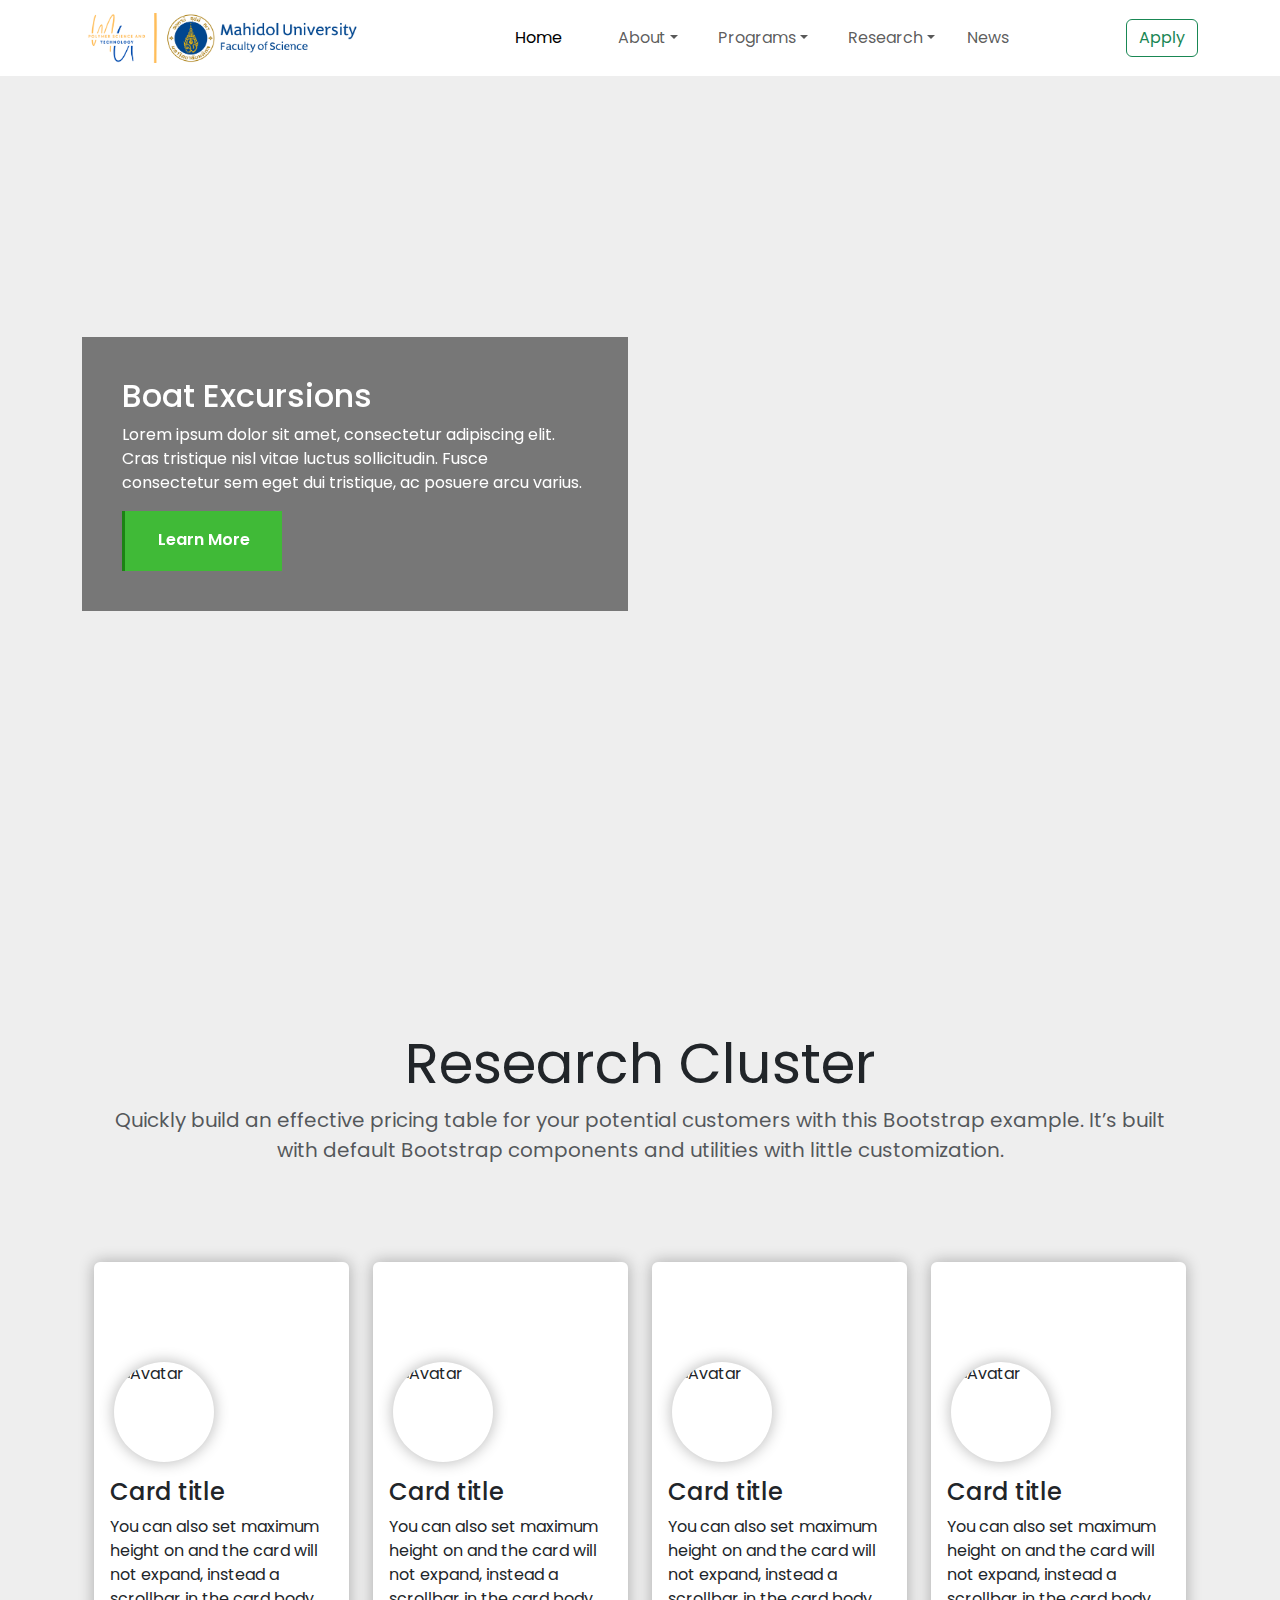
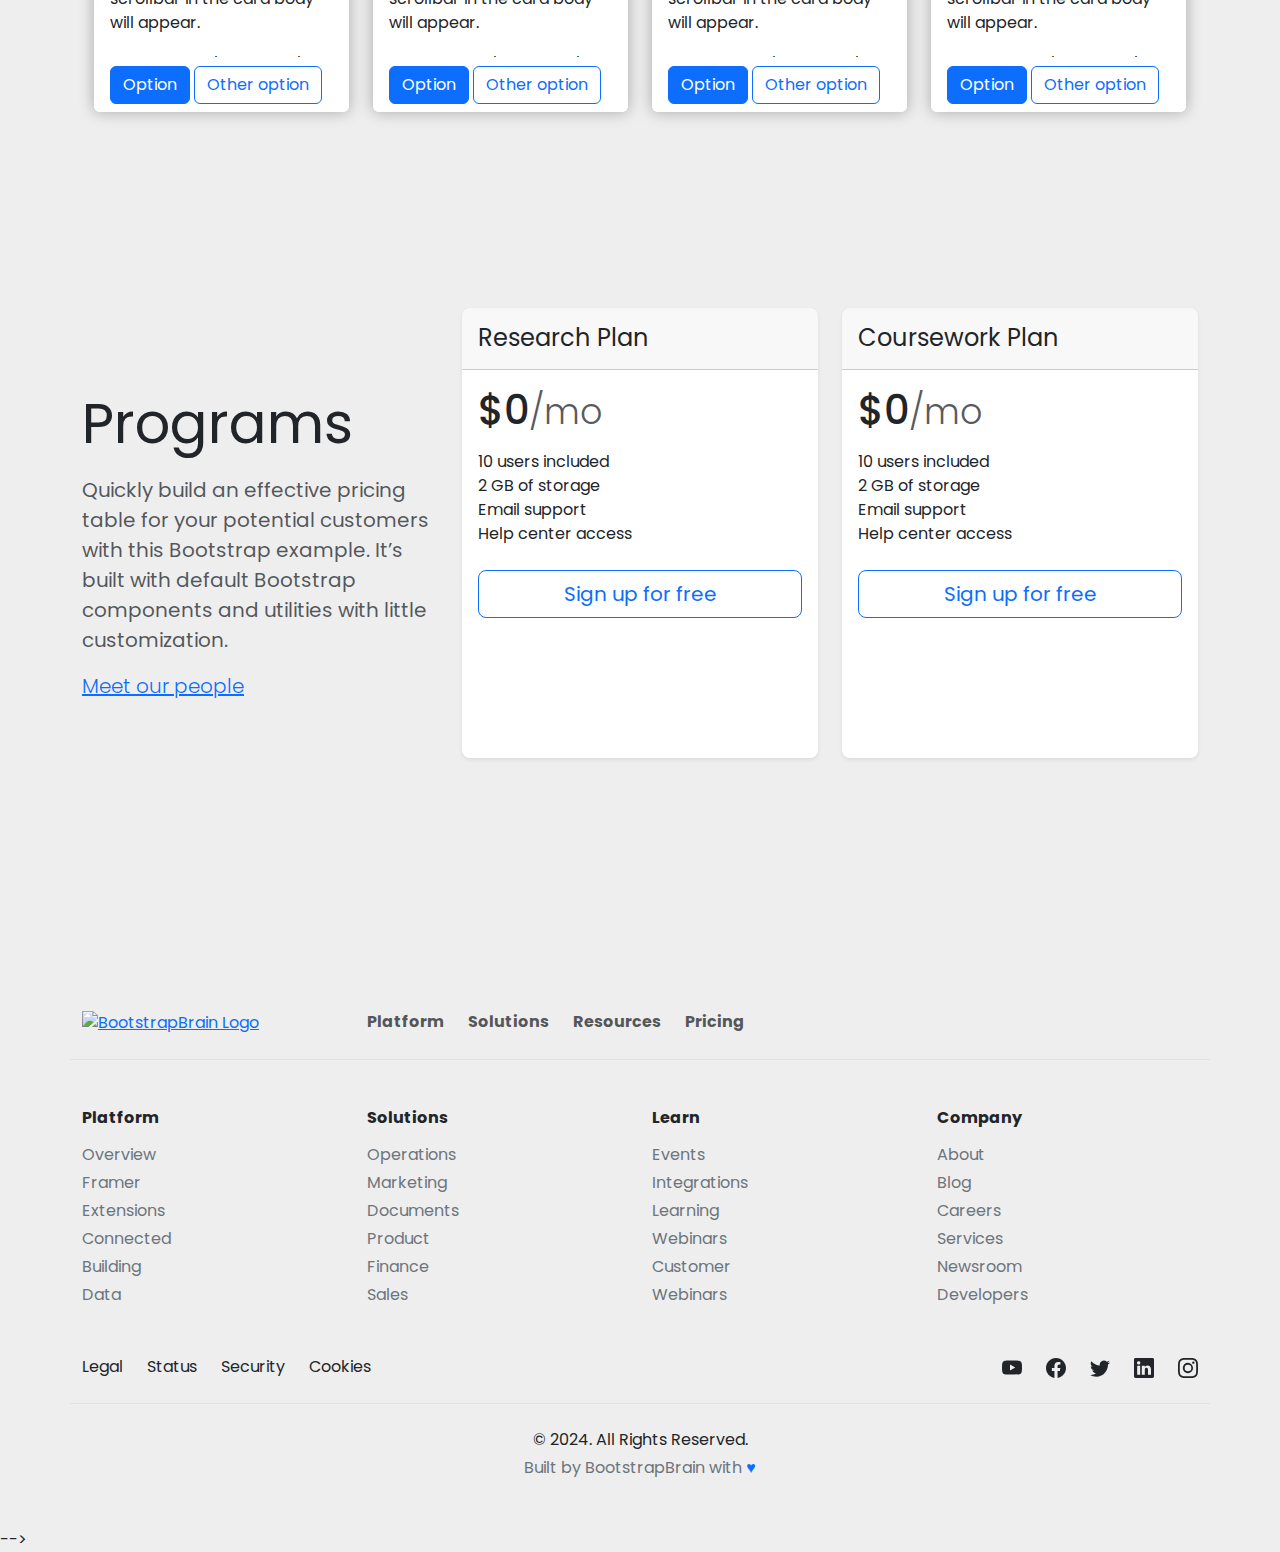
==== index.html @ 2981e42a "Shaping and Guiding content" ====
<!DOCTYPE html>
<html lang="th">
  <head>
    <meta charset="UTF-8" />
    <meta name="viewport" content="width=device-width, initial-scale=1.0" />
    <title>Home</title>
    <link rel="stylesheet" href="./style_home.css" />
    <link
      href="https://cdn.jsdelivr.net/npm/bootstrap@5.3.3/dist/css/bootstrap.min.css"
      rel="stylesheet"
      integrity="sha384-QWTKZyjpPEjISv5WaRU9OFeRpok6YctnYmDr5pNlyT2bRjXh0JMhjY6hW+ALEwIH"
      crossorigin="anonymous"
    />
    <!-- Animate Slide Start -->
    <link
      rel="stylesheet"
      href="https://cdnjs.cloudflare.com/ajax/libs/animate.css/3.7.2/animate.min.css"
    />
    <link
      rel="stylesheet"
      href="https://cdnjs.cloudflare.com/ajax/libs/font-awesome/5.14.0/css/all.min.css"
      integrity="sha512-1PKOgIY59xJ8Co8+NE6FZ+LOAZKjy+KY8iq0G4B3CyeY6wYHN3yt9PW0XpSriVlkMXe40PTKnXrLnZ9+fkDaog=="
      crossorigin="anonymous"
    />
    <link rel="stylesheet" href="https://cdn.ayroui.com/1.0/css/tiny-slider.css" />
    <link rel="stylesheet" href="style.css" />
    <!-- Animate Slide End -->
  </head>
  <>

    <!-- Navbar Start -->
    <nav
      class="navbar navbar-expand-lg navbar-light fixed-top"
      style="background-color: #ffffff;"
      aria-label="Eighth navbar example"
    >
      <div class="container">
        <a class="navbar-brand" href="#">
          <img
            src="./sorces/polymer_logo.png"
            height="50"
            alt=""
          /> 
        </a> 
        <button
          class="navbar-toggler"
          type="button"
          data-bs-toggle="collapse"
          data-bs-target="#navbarsExample07"
          aria-controls="navbarsExample07"
          aria-expanded="false"
          aria-label="Toggle navigation"
        >
          <span class="navbar-toggler-icon"></span>
        </button>

        <div class="collapse navbar-collapse" id="navbarsExample07">
          <ul class="navbar-nav mx-auto mb-2 mb-lg-0">
            <li class="nav-item px-4">
              <a class="nav-link active" aria-current="page" href="#">Home</a>
            </li>
            <!-- <li class="nav-item">
              <a class="nav-link" href="#">Link</a>
            </li> -->
            <!-- <li class="nav-item">
              <a class="nav-link disabled" aria-disabled="true">Disabled</a>
            </li> -->
            <li class="nav-item dropdown px-3">
              <a
                class="nav-link dropdown-toggle"
                href="#"
                data-bs-toggle="dropdown"
                aria-expanded="false"
                >About</a
              >
              <ul class="dropdown-menu">
                <li><a class="dropdown-item" href="./vision.html">Vision Mission</a></li>
                <li><a class="dropdown-item" href="./staff.html">Staff</a></li>
              </ul>
            </li>
            <li class="nav-item dropdown px-2">
              <a
                class="nav-link dropdown-toggle"
                href="#"
                data-bs-toggle="dropdown"
                aria-expanded="false"
                >Programs</a
              >
              <ul class="dropdown-menu">
                <li><a class="dropdown-item" href="#">Master Degree</a></li>
                <li><a class="dropdown-item" href="./program_phd.html">Doctor Degree</a></li>
              </ul>
            </li>
            <li class="nav-item dropdown px-3">
              <a
                class="nav-link dropdown-toggle"
                href="#"
                data-bs-toggle="dropdown"
                aria-expanded="false"
                >Research</a
              >
              <ul class="dropdown-menu">
                <li><a class="dropdown-item" href="./research_cluster.html">Research Cluster</a></li>
                <li><a class="dropdown-item" href="./Lab_profile copy.html">Laboratory</a></li>
              </ul>
            </li>
            <li class="nav-item">
              <a class="nav-link" href="./news_research.html">News</a>
            </li>
          </ul>
          <form role="search">
            <button class="btn btn-outline-success" type="submit">Apply</button>
          </form>
        </div>
      </div>
    </nav>
    <!-- Navbar End -->

    <!-- Slide Start -->
    <div class="container-fluid" style="padding: 0">
      <div
        id="carousel"
        class="carousel slide hero-slides"
        data-ride="carousel"
      >
        <!-- <ol class="carousel-indicators">
          <li class="active" data-target="#carousel" data-slide-to="0"></li>
          <li data-target="#carousel" data-slide-to="1"></li>
          <li data-target="#carousel" data-slide-to="2"></li>
        </ol> -->
        <div class="carousel-inner" role="listbox">
          <div class="carousel-item active boat">
            <div class="container h-100 d-md-block">
              <div class="row align-items-center h-100">
                <div class="col-12 col-md-9 col-lg-7 col-xl-6">
                  <div class="caption animated fadeIn">
                    <h2 class="animated fadeInLeft">Boat Excursions</h2>
                    <p class="animated fadeInRight">
                      Lorem ipsum dolor sit amet, consectetur adipiscing elit.
                      Cras tristique nisl vitae luctus sollicitudin. Fusce
                      consectetur sem eget dui tristique, ac posuere arcu
                      varius.
                    </p>
                    <a class="animated fadeInUp btn delicious-btn" href="#"
                      >Learn more</a
                    >
                  </div>
                </div>
              </div>
            </div>
          </div>
          <!-- <div class="carousel-item sea">
            <div class="container h-100 d-md-block">
              <div class="row align-items-center h-100">
                <div class="col-12 col-md-9 col-lg-7 col-xl-6">
                  <div class="caption animated fadeIn">
                    <h2 class="animated fadeInLeft">
                      Discover the canyon by the sea
                    </h2>
                    <p class="animated fadeInRight">
                      Lorem ipsum dolor sit amet, consectetur adipiscing elit.
                      Cras tristique nisl vitae luctus sollicitudin. Fusce
                      consectetur sem eget dui tristique, ac posuere arcu
                      varius.
                    </p>
                    <a class="animated fadeInUp btn delicious-btn" href="#"
                      >Learn more</a
                    >
                  </div>
                </div>
              </div>
            </div> -->
        <!-- </div> -->
        <!-- <div class="carousel-item river">
            <div class="container h-100 d-md-block">
              <div class="row align-items-center h-100">
                <div class="col-12 col-md-9 col-lg-7 col-xl-6">
                  <div class="caption animated fadeIn">
                    <h2 class="animated fadeInLeft">
                      Explore the river valley
                    </h2>
                    <p class="animated fadeInRight">
                      Lorem ipsum dolor sit amet, consectetur adipiscing elit.
                      Cras tristique nisl vitae luctus sollicitudin. Fusce
                      consectetur sem eget dui tristique, ac posuere arcu
                      varius.
                    </p>
                    <a class="animated fadeInUp btn delicious-btn" href="#"
                      >Learn more</a
                    >
                  </div>
                </div>
              </div>
            </div>
          </div>
        </div> -->
        <!-- <a
          class="carousel-control-prev"
          href="#carousel"
          role="button"
          data-slide="prev"
        >
          <span class="carousel-control-prev-icon" aria-hidden="true"></span>
          <span class="sr-only">Previous</span>
        </a>
        <a
          class="carousel-control-next"
          href="#carousel"
          role="button"
          data-slide="next"
        >
          <span class="carousel-control-next-icon" aria-hidden="true"></span>
          <span class="sr-only">Next</span>
        </a>
      </div> -->
      </div>
      <!-- Slide End -->

      <!-- Research Cluster Start -->
      <div class="container" style="margin-top: 10vh; margin-bottom: 1vh">
        <div class="pricing-header p-3 pb-md-4 mx-auto text-center">
          <h1 class="display-4 fw-normal">Research Cluster</h1>
          <p class="fs-5 text-muted">
            Quickly build an effective pricing table for your potential
            customers with this Bootstrap example. It’s built with default
            Bootstrap components and utilities with little customization.
          </p>
        </div>
      </div>

      <div class="container" style="margin-bottom: 5vh">
        <div class="row pt-5 m-auto">
          <div class="col-md-6 col-lg-3 pb-3">
            <!-- Add a style="height: XYZpx" to div.card to limit the card height and display scrollbar instead -->
            <div
              class="card card-custom bg-white border-white border-0"
              style="height: 450px"
            >
              <div
                class="card-custom-img"
                style="
                  background-image: url(http://res.cloudinary.com/d3/image/upload/c_scale,q_auto:good,w_1110/trianglify-v1-cs85g_cc5d2i.jpg);
                "
              ></div>
              <div class="card-custom-avatar">
                <img
                  class="img-fluid"
                  src="http://res.cloudinary.com/d3/image/upload/c_pad,g_center,h_200,q_auto:eco,w_200/bootstrap-logo_u3c8dx.jpg"
                  alt="Avatar"
                />
              </div>
              <div class="card-body" style="overflow-y: auto">
                <h4 class="card-title">Card title</h4>
                <p class="card-text">
                  You can also set maximum height on and the card will not
                  expand, instead a scrollbar in the card body will appear.
                </p>
                <p class="card-text">
                  Some example text to show the scrollbar.
                </p>
                <p class="card-text">
                  Lorem ipsum dolor sit amet, te vix omittam fastidii, enim
                  paulo omnes ea has, illud luptatum no qui. Sed ea qualisque
                  urbanitas, purto elit nec te. Possim inermis antiopam ut eum.
                  Eos te zril labore laboramus, quem erant nam in. Ut sed
                  molestie antiopam. At altera facilisis mel.
                </p>
              </div>
              <div
                class="card-footer"
                style="background: inherit; border-color: inherit"
              >
                <a href="#" class="btn btn-primary">Option</a>
                <a href="#" class="btn btn-outline-primary">Other option</a>
              </div>
            </div>
          </div>
          <div class="col-md-6 col-lg-3 pb-3">
            <!-- Add a style="height: XYZpx" to div.card to limit the card height and display scrollbar instead -->
            <div
              class="card card-custom bg-white border-white border-0"
              style="height: 450px"
            >
              <div
                class="card-custom-img"
                style="
                  background-image: url(http://res.cloudinary.com/d3/image/upload/c_scale,q_auto:good,w_1110/trianglify-v1-cs85g_cc5d2i.jpg);
                "
              ></div>
              <div class="card-custom-avatar">
                <img
                  class="img-fluid"
                  src="http://res.cloudinary.com/d3/image/upload/c_pad,g_center,h_200,q_auto:eco,w_200/bootstrap-logo_u3c8dx.jpg"
                  alt="Avatar"
                />
              </div>
              <div class="card-body" style="overflow-y: auto">
                <h4 class="card-title">Card title</h4>
                <p class="card-text">
                  You can also set maximum height on and the card will not
                  expand, instead a scrollbar in the card body will appear.
                </p>
                <p class="card-text">
                  Some example text to show the scrollbar.
                </p>
                <p class="card-text">
                  Lorem ipsum dolor sit amet, te vix omittam fastidii, enim
                  paulo omnes ea has, illud luptatum no qui. Sed ea qualisque
                  urbanitas, purto elit nec te. Possim inermis antiopam ut eum.
                  Eos te zril labore laboramus, quem erant nam in. Ut sed
                  molestie antiopam. At altera facilisis mel.
                </p>
              </div>
              <div
                class="card-footer"
                style="background: inherit; border-color: inherit"
              >
                <a href="#" class="btn btn-primary">Option</a>
                <a href="#" class="btn btn-outline-primary">Other option</a>
              </div>
            </div>
          </div>
          <div class="col-md-6 col-lg-3 pb-3">
            <!-- Add a style="height: XYZpx" to div.card to limit the card height and display scrollbar instead -->
            <div
              class="card card-custom bg-white border-white border-0"
              style="height: 450px"
            >
              <div
                class="card-custom-img"
                style="
                  background-image: url(http://res.cloudinary.com/d3/image/upload/c_scale,q_auto:good,w_1110/trianglify-v1-cs85g_cc5d2i.jpg);
                "
              ></div>
              <div class="card-custom-avatar">
                <img
                  class="img-fluid"
                  src="http://res.cloudinary.com/d3/image/upload/c_pad,g_center,h_200,q_auto:eco,w_200/bootstrap-logo_u3c8dx.jpg"
                  alt="Avatar"
                />
              </div>
              <div class="card-body" style="overflow-y: auto">
                <h4 class="card-title">Card title</h4>
                <p class="card-text">
                  You can also set maximum height on and the card will not
                  expand, instead a scrollbar in the card body will appear.
                </p>
                <p class="card-text">
                  Some example text to show the scrollbar.
                </p>
                <p class="card-text">
                  Lorem ipsum dolor sit amet, te vix omittam fastidii, enim
                  paulo omnes ea has, illud luptatum no qui. Sed ea qualisque
                  urbanitas, purto elit nec te. Possim inermis antiopam ut eum.
                  Eos te zril labore laboramus, quem erant nam in. Ut sed
                  molestie antiopam. At altera facilisis mel.
                </p>
              </div>
              <div
                class="card-footer"
                style="background: inherit; border-color: inherit"
              >
                <a href="#" class="btn btn-primary">Option</a>
                <a href="#" class="btn btn-outline-primary">Other option</a>
              </div>
            </div>
          </div>
          <div class="col-md-6 col-lg-3 pb-3">
            <!-- Add a style="height: XYZpx" to div.card to limit the card height and display scrollbar instead -->
            <div
              class="card card-custom bg-white border-white border-0"
              style="height: 450px"
            >
              <div
                class="card-custom-img"
                style="
                  background-image: url(http://res.cloudinary.com/d3/image/upload/c_scale,q_auto:good,w_1110/trianglify-v1-cs85g_cc5d2i.jpg);
                "
              ></div>
              <div class="card-custom-avatar">
                <img
                  class="img-fluid"
                  src="http://res.cloudinary.com/d3/image/upload/c_pad,g_center,h_200,q_auto:eco,w_200/bootstrap-logo_u3c8dx.jpg"
                  alt="Avatar"
                />
              </div>
              <div class="card-body" style="overflow-y: auto">
                <h4 class="card-title">Card title</h4>
                <p class="card-text">
                  You can also set maximum height on and the card will not
                  expand, instead a scrollbar in the card body will appear.
                </p>
                <p class="card-text">
                  Some example text to show the scrollbar.
                </p>
                <p class="card-text">
                  Lorem ipsum dolor sit amet, te vix omittam fastidii, enim
                  paulo omnes ea has, illud luptatum no qui. Sed ea qualisque
                  urbanitas, purto elit nec te. Possim inermis antiopam ut eum.
                  Eos te zril labore laboramus, quem erant nam in. Ut sed
                  molestie antiopam. At altera facilisis mel.
                </p>
              </div>
              <div
                class="card-footer"
                style="background: inherit; border-color: inherit"
              >
                <a href="#" class="btn btn-primary">Option</a>
                <a href="#" class="btn btn-outline-primary">Other option</a>
              </div>
            </div>
          </div>
        </div>
      </div>
      <!-- Research Cluster End -->

      <!-- Program section start -->
      <div class="container" style="margin-top: 20vh; margin-bottom: 20vh">
        <div class="row align-items-center">
          <div class="col-lg-4 mb-3 mb-md-0">
            <span class="display-4 fw-normal"
              >Programs</span
            >
            <p class="fs-5 text-muted" style="margin-top: 2vh;">
              Quickly build an effective pricing table for your potential
              customers with this Bootstrap example. It’s built with default
              Bootstrap components and utilities with little customization.
            </p>
            <a href="#" class="lead">Meet our people</a>
          </div>
          <!-- card item -->
          <div class="col-lg-4 mb-3 mb-md-0">
            <div class="card mb-4 rounded-3 shadow-sm card-custom bg-white border-white border-0">
              <div class="card-header py-3">
                <h4 class="my-0 fw-normal">Research Plan</h4>
              </div>
              <div class="card-body">
                <h1 class="card-title pricing-card-title">
                  $0<small class="text-muted fw-light">/mo</small>
                </h1>
                <ul class="list-unstyled mt-3 mb-4">
                  <li>10 users included</li>
                  <li>2 GB of storage</li>
                  <li>Email support</li>
                  <li>Help center access</li>
                </ul>
                <button
                  type="button"
                  class="w-100 btn btn-lg btn-outline-primary"
                >
                  Sign up for free
                </button>
              </div>
            </div>
          </div>
          <!-- card item -->
          <div class="col-lg-4 mb-3 mb-md-0">
            <div class="card mb-4 rounded-3 shadow-sm card-custom bg-white border-white border-0">
              <div class="card-header py-3">
                <h4 class="my-0 fw-normal">Coursework Plan</h4>
              </div>
              <div class="card-body">
                <h1 class="card-title pricing-card-title">
                  $0<small class="text-muted fw-light">/mo</small>
                </h1>
                <ul class="list-unstyled mt-3 mb-4">
                  <li>10 users included</li>
                  <li>2 GB of storage</li>
                  <li>Email support</li>
                  <li>Help center access</li>
                </ul>
                <button
                  type="button"
                  class="w-100 btn btn-lg btn-outline-primary"
                >
                  Sign up for free
                </button>
              </div>
            </div>
          </div>
        </div>
      </div>
    </div>
    <!-- Program section end -->

    <!-- Footer start -->
    <!-- <div class="container"> -->
      <!-- Footer 9 - Bootstrap Brain Component -->
      <footer class="py-3 py-md-4 py-xl-5">

        <!-- Logo - Bootstrap Brain Component -->
        <div>
          <div class="container border-bottom pb-3 pb-md-4">
            <div class="row gy-3 align-items-center">
              <div class="col-12 col-sm-6x col-md-4 col-xl-3">
                <div class="footer-logo-wrapper">
                  <a href="#!">
                    <img src="./assets/img/bsb-logo.svg" alt="BootstrapBrain Logo" width="141" height="46">
                  </a>
                </div>
              </div>
              <div class="col-12 col-sm-6x col-md-8 col-xl-9">
                <div class="link-wrapper">
                  <ul class="m-0 list-unstyled d-flex gap-2 gap-sm-3 gap-md-4">
                    <li>
                      <a href="#!" class="fw-bold link-underline-opacity-0 link-opacity-75-hover link-underline-opacity-100-hover link-offset-1 link-dark link-opacity-75">
                        Platform
                      </a>
                    </li>
                    <li>
                      <a href="#!" class="fw-bold link-underline-opacity-0 link-opacity-75-hover link-underline-opacity-100-hover link-offset-1 link-dark link-opacity-75">
                        Solutions
                      </a>
                    </li>
                    <li>
                      <a href="#!" class="fw-bold link-underline-opacity-0 link-opacity-75-hover link-underline-opacity-100-hover link-offset-1 link-dark link-opacity-75">
                        Resources
                      </a>
                    </li>
                    <li>
                      <a href="#!" class="fw-bold link-underline-opacity-0 link-opacity-75-hover link-underline-opacity-100-hover link-offset-1 link-dark link-opacity-75">
                        Pricing
                      </a>
                    </li>
                  </ul>
                </div>
              </div>
            </div>
          </div>
        </div>

        <!-- Widgets - Bootstrap Brain Component -->
        <section class="py-4 py-md-5 py-xl-6 py-xxl-8">
          <div class="container">
            <div class="row gy-3">
              <div class="col-6 col-md-3">
                <div class="link-wrapper">
                  <h4 class="mb-3 fw-bold fs-6">Platform</h4>
                  <ul class="m-0 list-unstyled">
                    <li class="mb-1">
                      <a href="#!" class="link-underline-opacity-0 link-opacity-75-hover link-underline-opacity-100-hover link-offset-1 link-secondary">
                        Overview
                      </a>
                    </li>
                    <li class="mb-1">
                      <a href="#!" class="link-underline-opacity-0 link-opacity-75-hover link-underline-opacity-100-hover link-offset-1 link-secondary">
                        Framer
                      </a>
                    </li>
                    <li class="mb-1">
                      <a href="#!" class="link-underline-opacity-0 link-opacity-75-hover link-underline-opacity-100-hover link-offset-1 link-secondary">
                        Extensions
                      </a>
                    </li>
                    <li class="mb-1">
                      <a href="#!" class="link-underline-opacity-0 link-opacity-75-hover link-underline-opacity-100-hover link-offset-1 link-secondary">
                        Connected
                      </a>
                    </li>
                    <li class="mb-1">
                      <a href="#!" class="link-underline-opacity-0 link-opacity-75-hover link-underline-opacity-100-hover link-offset-1 link-secondary">
                        Building
                      </a>
                    </li>
                    <li>
                      <a href="#!" class="link-underline-opacity-0 link-opacity-75-hover link-underline-opacity-100-hover link-offset-1 link-secondary">
                        Data
                      </a>
                    </li>
                  </ul>
                </div>
              </div>
              <div class="col-6 col-md-3">
                <div class="link-wrapper">
                  <h4 class="mb-3 fw-bold fs-6">Solutions</h4>
                  <ul class="m-0 list-unstyled">
                    <li class="mb-1">
                      <a href="#!" class="link-underline-opacity-0 link-opacity-75-hover link-underline-opacity-100-hover link-offset-1 link-secondary">
                        Operations
                      </a>
                    </li>
                    <li class="mb-1">
                      <a href="#!" class="link-underline-opacity-0 link-opacity-75-hover link-underline-opacity-100-hover link-offset-1 link-secondary">
                        Marketing
                      </a>
                    </li>
                    <li class="mb-1">
                      <a href="#!" class="link-underline-opacity-0 link-opacity-75-hover link-underline-opacity-100-hover link-offset-1 link-secondary">
                        Documents
                      </a>
                    </li>
                    <li class="mb-1">
                      <a href="#!" class="link-underline-opacity-0 link-opacity-75-hover link-underline-opacity-100-hover link-offset-1 link-secondary">
                        Product
                      </a>
                    </li>
                    <li class="mb-1">
                      <a href="#!" class="link-underline-opacity-0 link-opacity-75-hover link-underline-opacity-100-hover link-offset-1 link-secondary">
                        Finance
                      </a>
                    </li>
                    <li>
                      <a href="#!" class="link-underline-opacity-0 link-opacity-75-hover link-underline-opacity-100-hover link-offset-1 link-secondary">
                        Sales
                      </a>
                    </li>
                  </ul>
                </div>
              </div>
              <div class="col-6 col-md-3">
                <div class="link-wrapper">
                  <h4 class="mb-3 fw-bold fs-6">Learn</h4>
                  <ul class="m-0 list-unstyled">
                    <li class="mb-1">
                      <a href="#!" class="link-underline-opacity-0 link-opacity-75-hover link-underline-opacity-100-hover link-offset-1 link-secondary">
                        Events
                      </a>
                    </li>
                    <li class="mb-1">
                      <a href="#!" class="link-underline-opacity-0 link-opacity-75-hover link-underline-opacity-100-hover link-offset-1 link-secondary">
                        Integrations
                      </a>
                    </li>
                    <li class="mb-1">
                      <a href="#!" class="link-underline-opacity-0 link-opacity-75-hover link-underline-opacity-100-hover link-offset-1 link-secondary">
                        Learning
                      </a>
                    </li>
                    <li class="mb-1">
                      <a href="#!" class="link-underline-opacity-0 link-opacity-75-hover link-underline-opacity-100-hover link-offset-1 link-secondary">
                        Webinars
                      </a>
                    </li>
                    <li class="mb-1">
                      <a href="#!" class="link-underline-opacity-0 link-opacity-75-hover link-underline-opacity-100-hover link-offset-1 link-secondary">
                        Customer
                      </a>
                    </li>
                    <li>
                      <a href="#!" class="link-underline-opacity-0 link-opacity-75-hover link-underline-opacity-100-hover link-offset-1 link-secondary">
                        Webinars
                      </a>
                    </li>
                  </ul>
                </div>
              </div>
              <div class="col-6 col-md-3">
                <div class="link-wrapper">
                  <h4 class="mb-3 fw-bold fs-6">Company</h4>
                  <ul class="m-0 list-unstyled">
                    <li class="mb-1">
                      <a href="#!" class="link-underline-opacity-0 link-opacity-75-hover link-underline-opacity-100-hover link-offset-1 link-secondary">
                        About
                      </a>
                    </li>
                    <li class="mb-1">
                      <a href="#!" class="link-underline-opacity-0 link-opacity-75-hover link-underline-opacity-100-hover link-offset-1 link-secondary">
                        Blog
                      </a>
                    </li>
                    <li class="mb-1">
                      <a href="#!" class="link-underline-opacity-0 link-opacity-75-hover link-underline-opacity-100-hover link-offset-1 link-secondary">
                        Careers
                      </a>
                    </li>
                    <li class="mb-1">
                      <a href="#!" class="link-underline-opacity-0 link-opacity-75-hover link-underline-opacity-100-hover link-offset-1 link-secondary">
                        Services
                      </a>
                    </li>
                    <li class="mb-1">
                      <a href="#!" class="link-underline-opacity-0 link-opacity-75-hover link-underline-opacity-100-hover link-offset-1 link-secondary">
                        Newsroom
                      </a>
                    </li>
                    <li>
                      <a href="#!" class="link-underline-opacity-0 link-opacity-75-hover link-underline-opacity-100-hover link-offset-1 link-secondary">
                        Developers
                      </a>
                    </li>
                  </ul>
                </div>
              </div>
            </div>
          </div>
        </section>

        <!-- Social Media - Bootstrap Brain Component -->
        <div class="pb-4">
          <div class="container">
            <div class="row align-items-sm-center gy-3">
              <div class="col-12 col-sm-6">
                <div class="link-wrapper">
                  <ul class="m-0 list-unstyled d-flex gap-3 gap-xl-4">
                    <li>
                      <a href="#!" class="fs-8 link-dark bsb-ls-1 text-decoration-none link-opacity-75-hover">
                        Legal
                      </a>
                    </li>
                    <li>
                      <a href="#!" class="fs-8 link-dark bsb-ls-1 text-decoration-none link-opacity-75-hover">
                        Status
                      </a>
                    </li>
                    <li>
                      <a href="#!" class="fs-8 link-dark bsb-ls-1 text-decoration-none link-opacity-75-hover">
                        Security
                      </a>
                    </li>
                    <li>
                      <a href="#!" class="fs-8 link-dark bsb-ls-1 text-decoration-none link-opacity-75-hover">
                        Cookies
                      </a>
                    </li>
                  </ul>
                </div>
              </div>
              <div class="col-12 col-sm-6">
                <div class="social-media-wrapper">
                  <ul class="m-0 list-unstyled d-flex justify-content-sm-end gap-3 gap-xl-4">
                    <li>
                      <a href="#!" class="link-opacity-75-hover link-dark">
                        <svg xmlns="http://www.w3.org/2000/svg" width="20" height="20" fill="currentColor" class="bi bi-youtube" viewBox="0 0 16 16">
                          <path d="M8.051 1.999h.089c.822.003 4.987.033 6.11.335a2.01 2.01 0 0 1 1.415 1.42c.101.38.172.883.22 1.402l.01.104.022.26.008.104c.065.914.073 1.77.074 1.957v.075c-.001.194-.01 1.108-.082 2.06l-.008.105-.009.104c-.05.572-.124 1.14-.235 1.558a2.01 2.01 0 0 1-1.415 1.42c-1.16.312-5.569.334-6.18.335h-.142c-.309 0-1.587-.006-2.927-.052l-.17-.006-.087-.004-.171-.007-.171-.007c-1.11-.049-2.167-.128-2.654-.26a2.01 2.01 0 0 1-1.415-1.419c-.111-.417-.185-.986-.235-1.558L.09 9.82l-.008-.104A31 31 0 0 1 0 7.68v-.123c.002-.215.01-.958.064-1.778l.007-.103.003-.052.008-.104.022-.26.01-.104c.048-.519.119-1.023.22-1.402a2.01 2.01 0 0 1 1.415-1.42c.487-.13 1.544-.21 2.654-.26l.17-.007.172-.006.086-.003.171-.007A100 100 0 0 1 7.858 2zM6.4 5.209v4.818l4.157-2.408z" />
                        </svg>
                      </a>
                    </li>
                    <li>
                      <a href="#!" class="link-opacity-75-hover link-dark">
                        <svg xmlns="http://www.w3.org/2000/svg" width="20" height="20" fill="currentColor" class="bi bi-facebook" viewBox="0 0 16 16">
                          <path d="M16 8.049c0-4.446-3.582-8.05-8-8.05C3.58 0-.002 3.603-.002 8.05c0 4.017 2.926 7.347 6.75 7.951v-5.625h-2.03V8.05H6.75V6.275c0-2.017 1.195-3.131 3.022-3.131.876 0 1.791.157 1.791.157v1.98h-1.009c-.993 0-1.303.621-1.303 1.258v1.51h2.218l-.354 2.326H9.25V16c3.824-.604 6.75-3.934 6.75-7.951" />
                        </svg>
                      </a>
                    </li>
                    <li>
                      <a href="#!" class="link-opacity-75-hover link-dark">
                        <svg xmlns="http://www.w3.org/2000/svg" width="20" height="20" fill="currentColor" class="bi bi-twitter" viewBox="0 0 16 16">
                          <path d="M5.026 15c6.038 0 9.341-5.003 9.341-9.334q.002-.211-.006-.422A6.7 6.7 0 0 0 16 3.542a6.7 6.7 0 0 1-1.889.518 3.3 3.3 0 0 0 1.447-1.817 6.5 6.5 0 0 1-2.087.793A3.286 3.286 0 0 0 7.875 6.03a9.32 9.32 0 0 1-6.767-3.429 3.29 3.29 0 0 0 1.018 4.382A3.3 3.3 0 0 1 .64 6.575v.045a3.29 3.29 0 0 0 2.632 3.218 3.2 3.2 0 0 1-.865.115 3 3 0 0 1-.614-.057 3.28 3.28 0 0 0 3.067 2.277A6.6 6.6 0 0 1 .78 13.58a6 6 0 0 1-.78-.045A9.34 9.34 0 0 0 5.026 15" />
                        </svg>
                      </a>
                    </li>
                    <li>
                      <a href="#!" class="link-opacity-75-hover link-dark">
                        <svg xmlns="http://www.w3.org/2000/svg" width="20" height="20" fill="currentColor" class="bi bi-linkedin" viewBox="0 0 16 16">
                          <path d="M0 1.146C0 .513.526 0 1.175 0h13.65C15.474 0 16 .513 16 1.146v13.708c0 .633-.526 1.146-1.175 1.146H1.175C.526 16 0 15.487 0 14.854zm4.943 12.248V6.169H2.542v7.225zm-1.2-8.212c.837 0 1.358-.554 1.358-1.248-.015-.709-.52-1.248-1.342-1.248S2.4 3.226 2.4 3.934c0 .694.521 1.248 1.327 1.248zm4.908 8.212V9.359c0-.216.016-.432.08-.586.173-.431.568-.878 1.232-.878.869 0 1.216.662 1.216 1.634v3.865h2.401V9.25c0-2.22-1.184-3.252-2.764-3.252-1.274 0-1.845.7-2.165 1.193v.025h-.016l.016-.025V6.169h-2.4c.03.678 0 7.225 0 7.225z" />
                        </svg>
                      </a>
                    </li>
                    <li>
                      <a href="#!" class="link-opacity-75-hover link-dark">
                        <svg xmlns="http://www.w3.org/2000/svg" width="20" height="20" fill="currentColor" class="bi bi-instagram" viewBox="0 0 16 16">
                          <path d="M8 0C5.829 0 5.556.01 4.703.048 3.85.088 3.269.222 2.76.42a3.9 3.9 0 0 0-1.417.923A3.9 3.9 0 0 0 .42 2.76C.222 3.268.087 3.85.048 4.7.01 5.555 0 5.827 0 8.001c0 2.172.01 2.444.048 3.297.04.852.174 1.433.372 1.942.205.526.478.972.923 1.417.444.445.89.719 1.416.923.51.198 1.09.333 1.942.372C5.555 15.99 5.827 16 8 16s2.444-.01 3.298-.048c.851-.04 1.434-.174 1.943-.372a3.9 3.9 0 0 0 1.416-.923c.445-.445.718-.891.923-1.417.197-.509.332-1.09.372-1.942C15.99 10.445 16 10.173 16 8s-.01-2.445-.048-3.299c-.04-.851-.175-1.433-.372-1.941a3.9 3.9 0 0 0-.923-1.417A3.9 3.9 0 0 0 13.24.42c-.51-.198-1.092-.333-1.943-.372C10.443.01 10.172 0 7.998 0zm-.717 1.442h.718c2.136 0 2.389.007 3.232.046.78.035 1.204.166 1.486.275.373.145.64.319.92.599s.453.546.598.92c.11.281.24.705.275 1.485.039.843.047 1.096.047 3.231s-.008 2.389-.047 3.232c-.035.78-.166 1.203-.275 1.485a2.5 2.5 0 0 1-.599.919c-.28.28-.546.453-.92.598-.28.11-.704.24-1.485.276-.843.038-1.096.047-3.232.047s-2.39-.009-3.233-.047c-.78-.036-1.203-.166-1.485-.276a2.5 2.5 0 0 1-.92-.598 2.5 2.5 0 0 1-.6-.92c-.109-.281-.24-.705-.275-1.485-.038-.843-.046-1.096-.046-3.233s.008-2.388.046-3.231c.036-.78.166-1.204.276-1.486.145-.373.319-.64.599-.92s.546-.453.92-.598c.282-.11.705-.24 1.485-.276.738-.034 1.024-.044 2.515-.045zm4.988 1.328a.96.96 0 1 0 0 1.92.96.96 0 0 0 0-1.92m-4.27 1.122a4.109 4.109 0 1 0 0 8.217 4.109 4.109 0 0 0 0-8.217m0 1.441a2.667 2.667 0 1 1 0 5.334 2.667 2.667 0 0 1 0-5.334" />
                        </svg>
                      </a>
                    </li>
                  </ul>
                </div>
              </div>
            </div>
          </div>
        </div>

        <!-- Copyright - Bootstrap Brain Component -->
        <div>
          <div class="container border-top pt-3 pt-md-4">
            <div class="row">
              <div class="col-12">
                <div class="copyright-wrapper mb-1 fs-7 text-center">
                  &copy; 2024. All Rights Reserved.
                </div>
                <div class="credit-wrapper text-secondary fs-8 text-center">
                  Built by<a href="https://bootstrapbrain.com/" class="link-secondary text-decoration-none">
                    BootstrapBrain</a> with <span class="text-primary">&#9829;</span>
                </div>
              </div>
            </div>
          </div>
        </div>
      </footer>
    </div> -->
    <!-- Footer end -->

    <script
      src="https://cdn.jsdelivr.net/npm/bootstrap@5.3.3/dist/js/bootstrap.bundle.min.js"
      integrity="sha384-YvpcrYf0tY3lHB60NNkmXc5s9fDVZLESaAA55NDzOxhy9GkcIdslK1eN7N6jIeHz"
      crossorigin="anonymous"
    ></script>
    <!-- Slide Script Start -->
    <script
      src="https://code.jquery.com/jquery-3.3.1.slim.min.js"
      integrity="sha384-q8i/X+965DzO0rT7abK41JStQIAqVgRVzpbzo5smXKp4YfRvH+8abtTE1Pi6jizo"
      crossorigin="anonymous"
    ></script>
    <script
      src="https://cdnjs.cloudflare.com/ajax/libs/popper.js/1.14.7/umd/popper.min.js"
      integrity="sha384-UO2eT0CpHqdSJQ6hJty5KVphtPhzWj9WO1clHTMGa3JDZwrnQq4sF86dIHNDz0W1"
      crossorigin="anonymous"
    ></script>
    <script
      type="text/javascript"
      scr="https://cdnjs.cloudflare.com/ajax/libs/animateCSS/1.2.2/jquery.animatecss.min.js"
    ></script>
    <!-- Slide Script End -->
  </body>
</html>
---- style_home.css ----
@import url('https://fonts.googleapis.com/css2?family=Poppins:ital,wght@0,300;0,400;0,500;0,600;0,700;0,800;0,900;1,200&display=swap');
*{
  margin:0;
  padding:0;
  box-sizing:border-box;
}
body {
  background: #eee;
  min-height: 100vh;
  width:100%;
  /* display: flex; */
  align-items: center;
  justify-content: center;
  font-family: 'Poppins', sans-serif;
}  
#carousel .carousel-item.boat{
  background-image:url("https://upload.wikimedia.org/wikipedia/commons/thumb/b/b6/Image_created_with_a_mobile_phone.png/1200px-Image_created_with_a_mobile_phone.png");
}

#carousel .carousel-item{
  height:100vh;
  width:100%;
  min-height:350px;
  background:no-repeat center center scroll;
  background-size:cover;
}
#carousel .carousel-inner .carousel-item{
  transition:-webkit-transform 2s ease;
  transition:transform 2s ease;
  transition:transform 2s ease, -webkit-transform 2s ease;
}
#carousel .carousel-item .caption{
  background:rgba(0,0,0,0.5);
  padding:40px;
  color:white;
  animation-duration: 1s;
  animation-delay: 2s;
}
#carousel .caption h2{
  animation-duration: 1s;
  animation-delay: 2s;
}
#carousel .caption p{
  animation-duration: 1s;
  animation-delay: 2.2s;
}

#carousel .caption a{
  animation-duration: 1s;
  animation-delay: 2.4s;
}
.delicious-btn{
  display: inline-block;
  min-width:160px;
  height:60px;
  color:#fff;
  border:none;
  border-left:3px solid #1c8314;
  border-radius: 0;
  padding:0 30px;
  font-size:16px;
  line-height:58px;
  font-weight:600;
  -webkit-transition-duration: 500ms;
  transition-duration: 500ms;
  text-transform: capitalize;
  background:#40ba37;
}
.delicious-btn:hover,
.delicious-btn:active,
.delicious-btn:focus{
  font-size:16px;
  font-weight: 600;
  color:#fff;
  background:#1c8314;
  border-color:#40ba37
}

/* card css start here */
.card-custom {
  overflow: hidden;
  min-height: 450px;
  box-shadow: 0 0 15px rgba(10, 10, 10, 0.3);
}

.card-custom-img {
  height: 200px;
  min-height: 200px;
  background-repeat: no-repeat;
  background-size: cover;
  background-position: center;
  border-color: inherit;
}

/* First border-left-width setting is a fallback */
.card-custom-img::after {
  position: absolute;
  content: '';
  top: 161px;
  left: 0;
  width: 0;
  height: 0;
  border-style: solid;
  border-top-width: 40px;
  border-right-width: 0;
  border-bottom-width: 0;
  border-left-width: 545px;
  border-left-width: calc(575px - 5vw);
  border-top-color: transparent;
  border-right-color: transparent;
  border-bottom-color: transparent;
  border-left-color: inherit;
}

.card-custom-avatar img {
  border-radius: 50%;
  box-shadow: 0 0 15px rgba(10, 10, 10, 0.3);
  position: absolute;
  top: 100px;
  left: 1.25rem;
  width: 100px;
  height: 100px;
}
---- style.css ----
@import url('https://fonts.googleapis.com/css2?family=Poppins:ital,wght@0,300;0,400;0,500;0,600;0,700;0,800;0,900;1,200&display=swap');
*{
  margin:0;
  padding:0;
  box-sizing:border-box;
}
body {
  background: #eee;
  min-height: 100vh;
  width:100%;
  /* display: flex; */
  align-items: center;
  justify-content: center;
  font-family: 'Poppins', sans-serif;
}  
#carousel .carousel-item.boat{
  background-image:url("https://a49.co.th/uploads/sub49_projects/596/gallery_6141_20210205191252.JPG");
}

#carousel .carousel-item{
  height:100vh;
  width:100%;
  min-height:350px;
  background:no-repeat center center scroll;
  background-size:cover;
}
#carousel .carousel-inner .carousel-item{
  transition:-webkit-transform 2s ease;
  transition:transform 2s ease;
  transition:transform 2s ease, -webkit-transform 2s ease;
}
#carousel .carousel-item .caption{
  background:rgba(0,0,0,0.5);
  padding:40px;
  color:white;
  animation-duration: 1s;
  animation-delay: 2s;
}
#carousel .caption h2{
  animation-duration: 1s;
  animation-delay: 2s;
}
#carousel .caption p{
  animation-duration: 1s;
  animation-delay: 2.2s;
}

#carousel .caption a{
  animation-duration: 1s;
  animation-delay: 2.4s;
}
.delicious-btn{
  display: inline-block;
  min-width:160px;
  height:60px;
  color:#fff;
  border:none;
  border-left:3px solid #1c8314;
  border-radius: 0;
  padding:0 30px;
  font-size:16px;
  line-height:58px;
  font-weight:600;
  -webkit-transition-duration: 500ms;
  transition-duration: 500ms;
  text-transform: capitalize;
  background:#40ba37;
}
.delicious-btn:hover,
.delicious-btn:active,
.delicious-btn:focus{
  font-size:16px;
  font-weight: 600;
  color:#fff;
  background:#1c8314;
  border-color:#40ba37
}

/* card css start here */
.card-custom {
  overflow: hidden;
  min-height: 450px;
  box-shadow: 0 0 15px rgba(10, 10, 10, 0.3);
}

.card-custom-img {
  height: 200px;
  min-height: 200px;
  background-repeat: no-repeat;
  background-size: cover;
  background-position: center;
  border-color: inherit;
}

/* First border-left-width setting is a fallback */
.card-custom-img::after {
  position: absolute;
  content: '';
  top: 161px;
  left: 0;
  width: 0;
  height: 0;
  border-style: solid;
  border-top-width: 40px;
  border-right-width: 0;
  border-bottom-width: 0;
  border-left-width: 545px;
  border-left-width: calc(575px - 5vw);
  border-top-color: transparent;
  border-right-color: transparent;
  border-bottom-color: transparent;
  border-left-color: inherit;
}

.card-custom-avatar img {
  border-radius: 50%;
  box-shadow: 0 0 15px rgba(10, 10, 10, 0.3);
  position: absolute;
  top: 100px;
  left: 1.25rem;
  width: 100px;
  height: 100px;
}
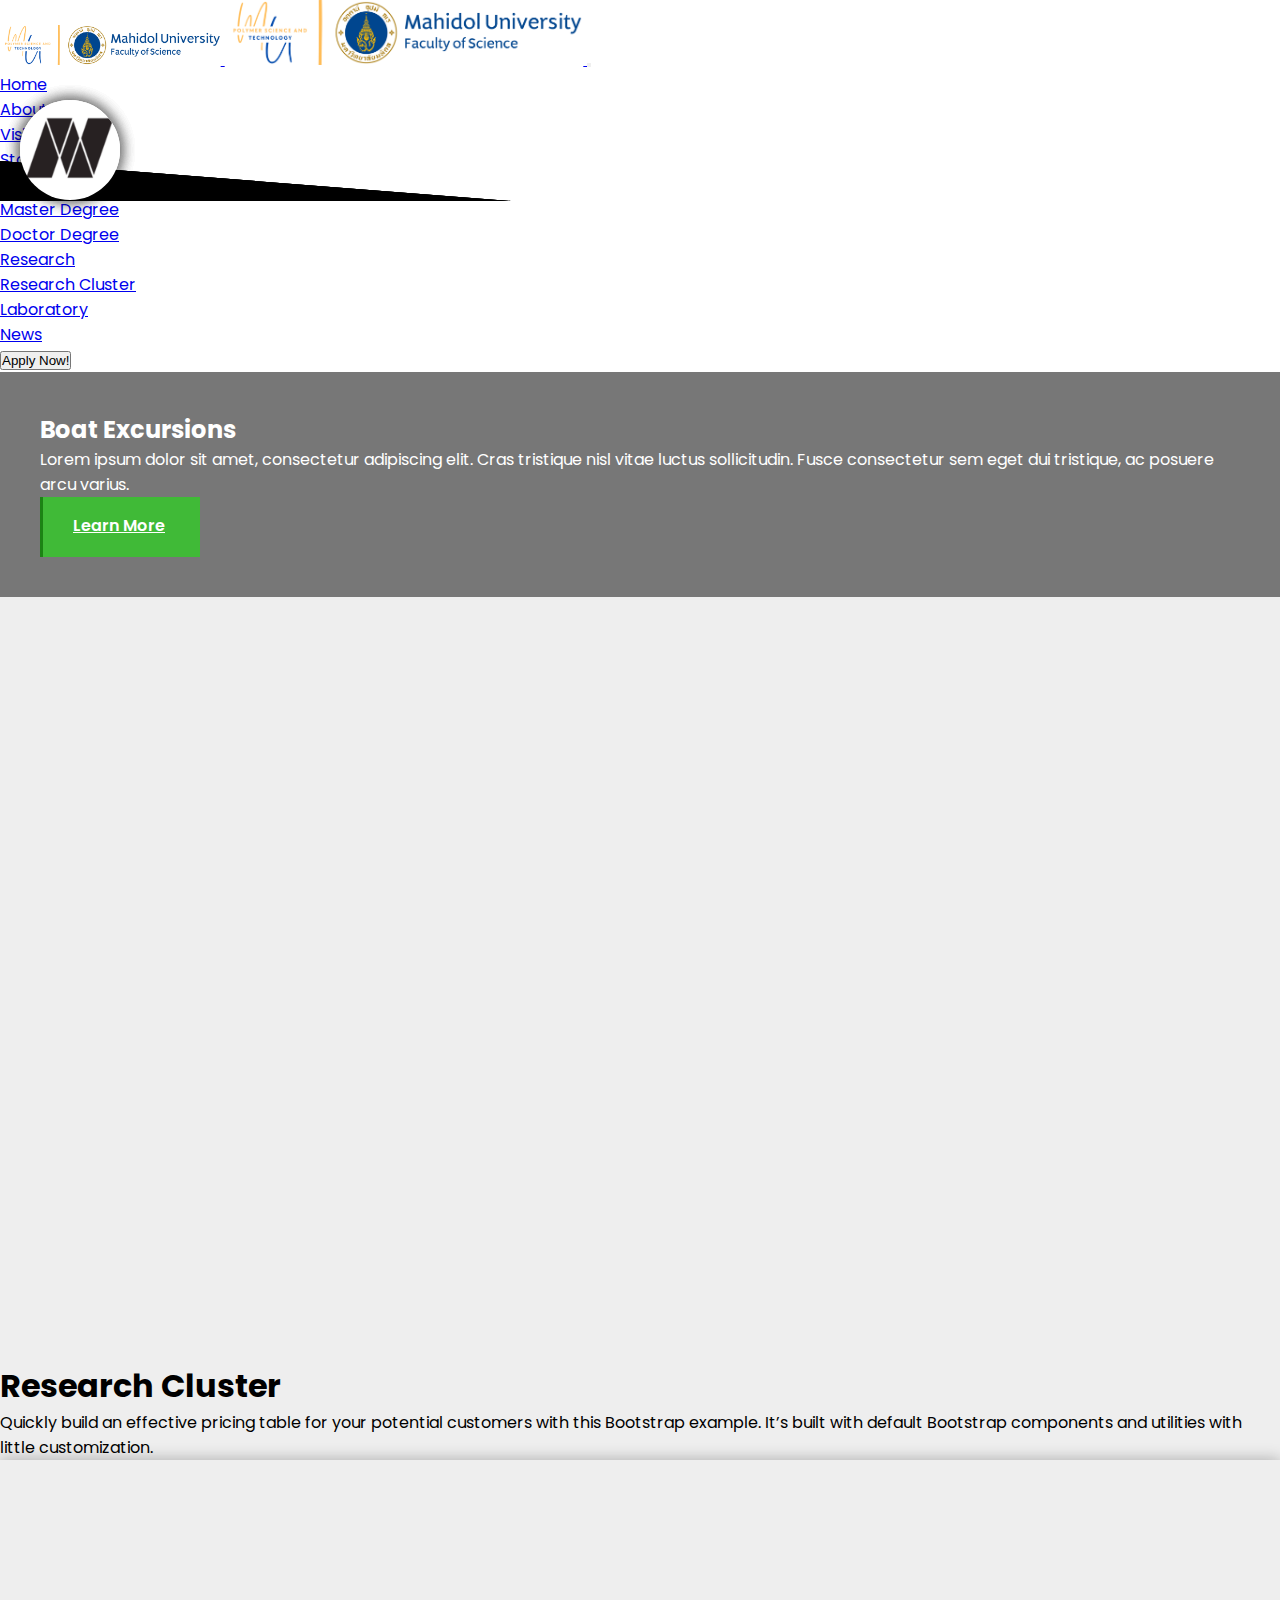
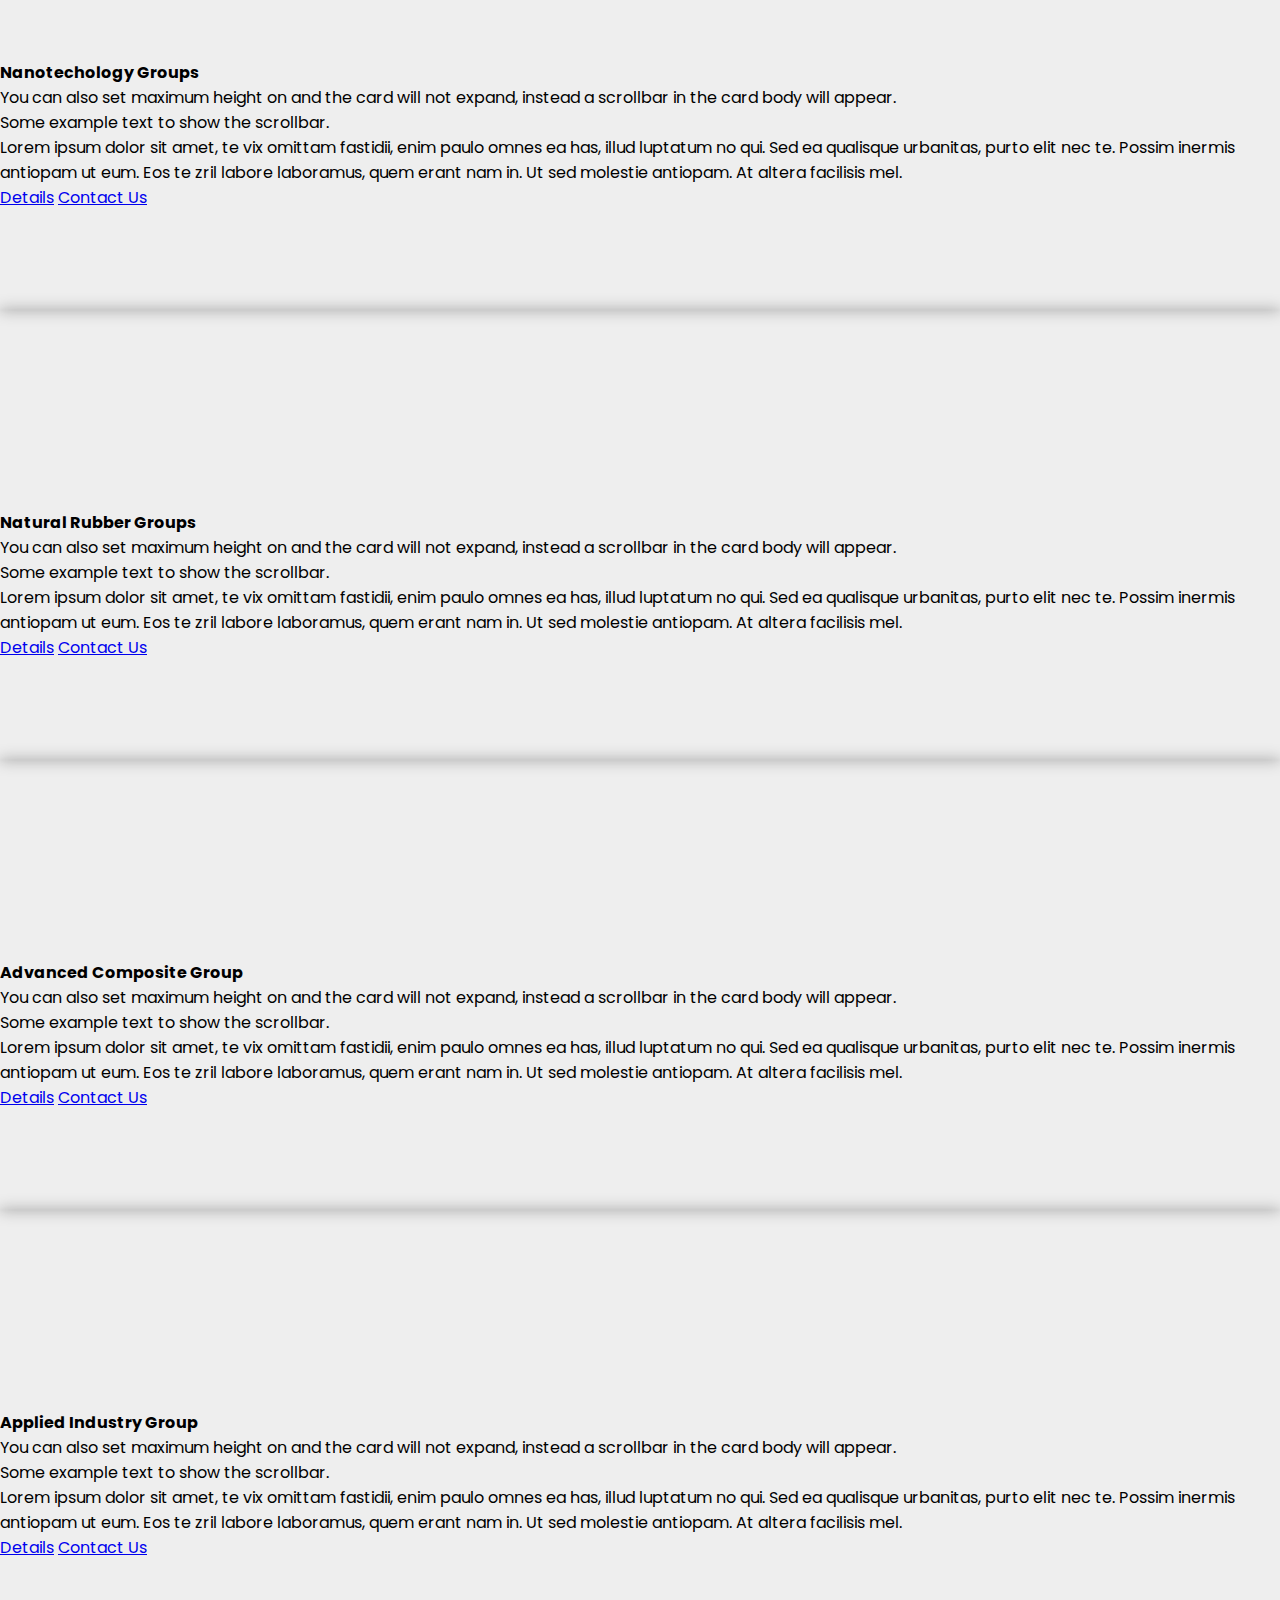
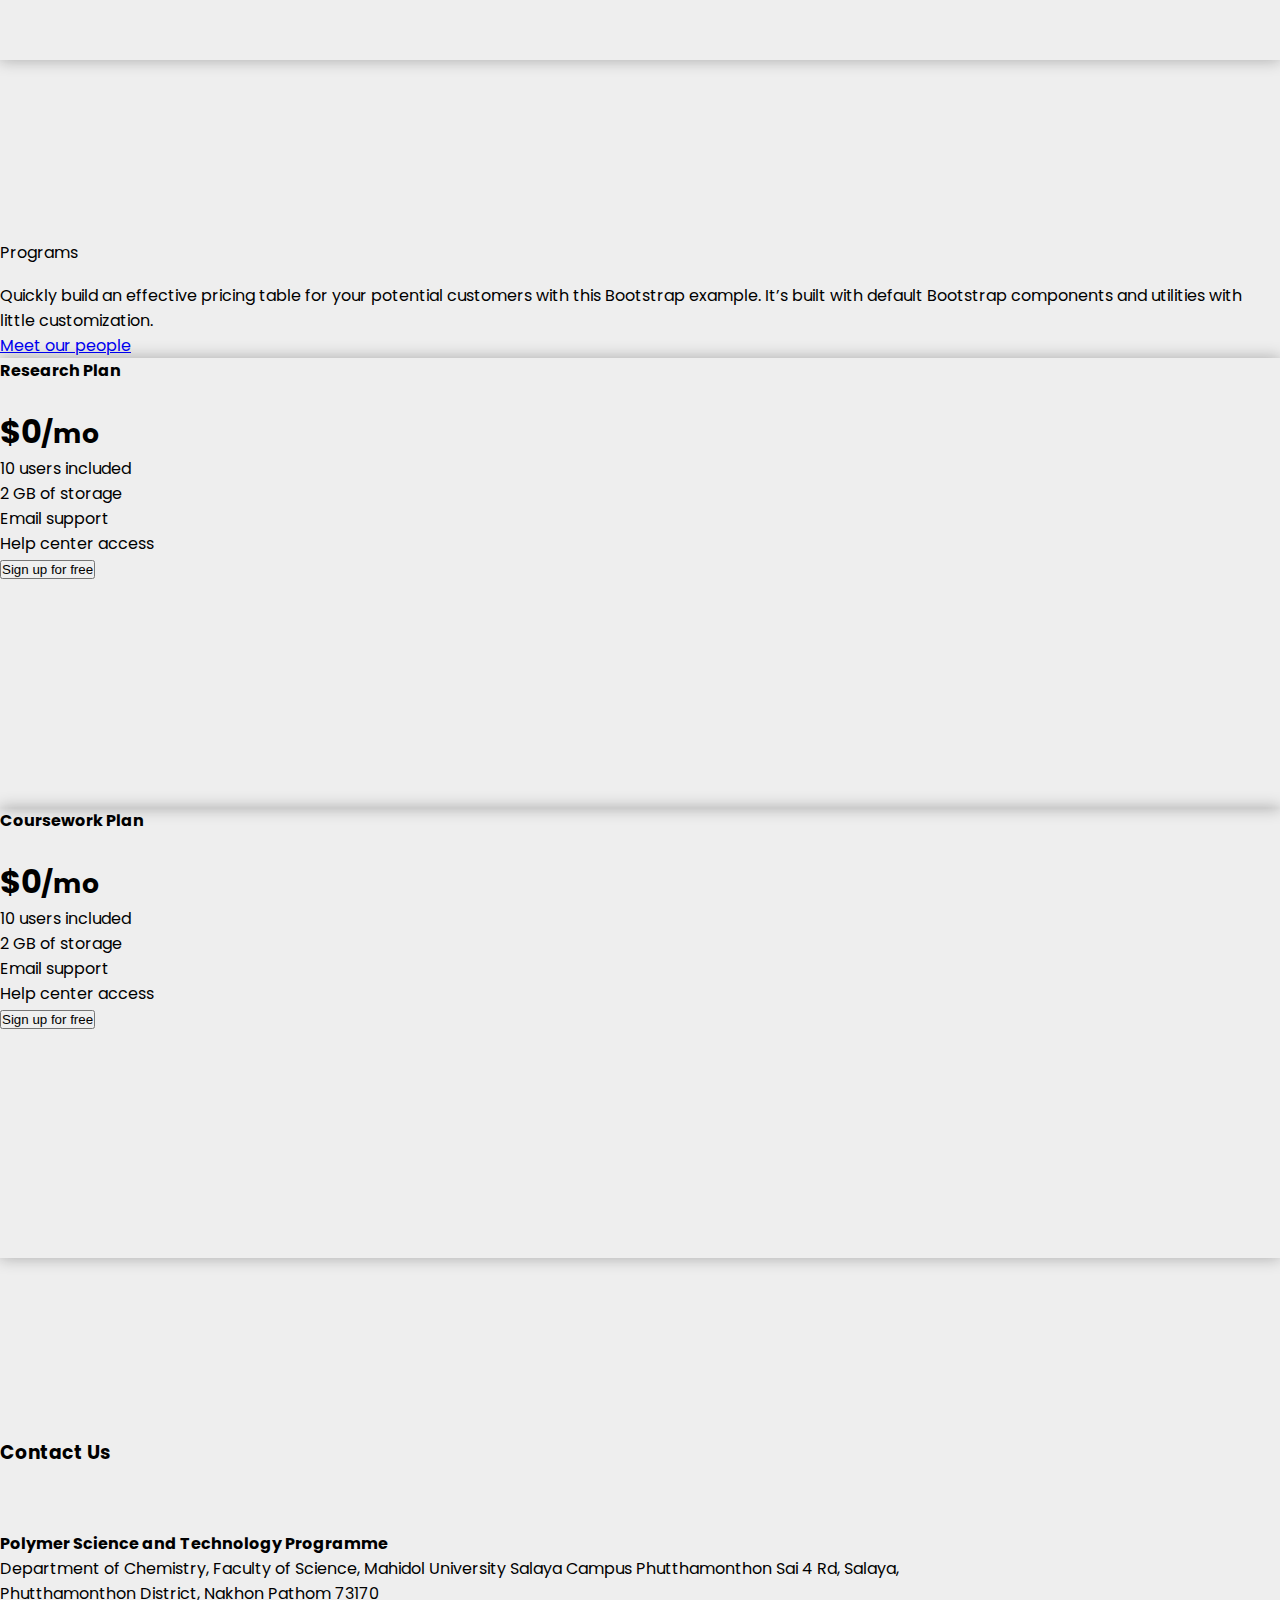
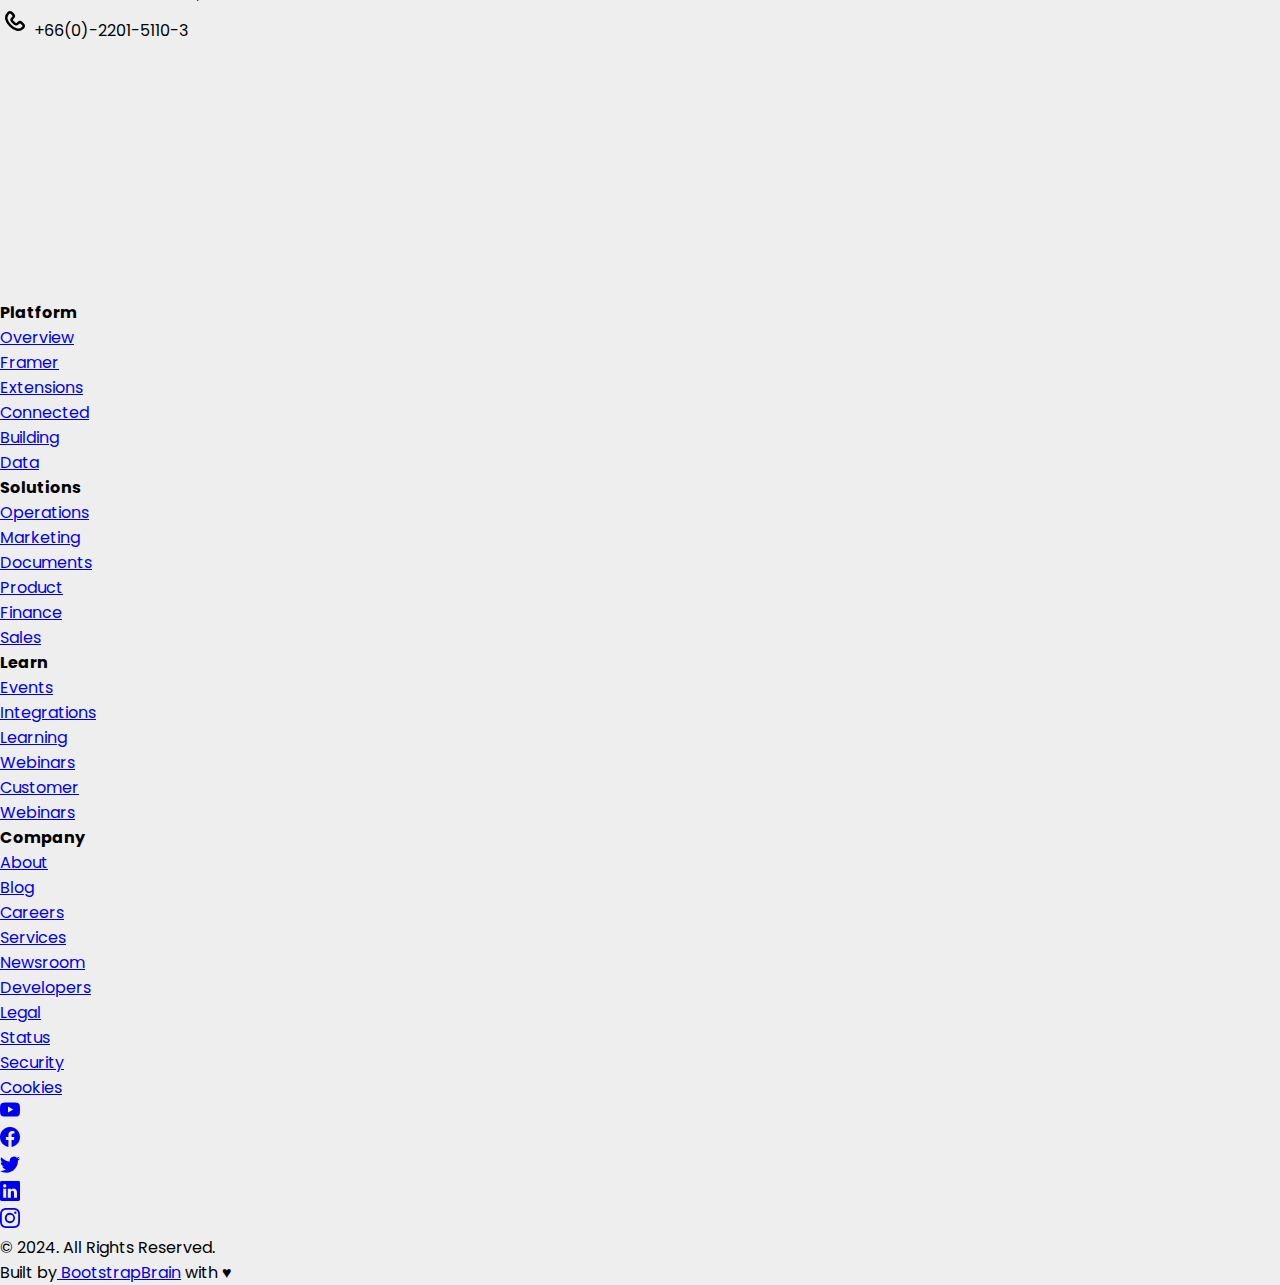
==== commit 8acc6aa7: "Trial with index" ====
--- a/index.html
+++ b/index.html
@@ -1,16 +1,13 @@
 <!DOCTYPE html>
-<html lang="th">
-  <head>
-    <meta charset="UTF-8" />
-    <meta name="viewport" content="width=device-width, initial-scale=1.0" />
+<html lang="en">
+<head>
+    <meta charset="UTF-8">
+    <meta name="viewport" content="width=device-width, initial-scale=1.0">
     <title>Home</title>
-    <link rel="stylesheet" href="./style_home.css" />
-    <link
-      href="https://cdn.jsdelivr.net/npm/bootstrap@5.3.3/dist/css/bootstrap.min.css"
-      rel="stylesheet"
-      integrity="sha384-QWTKZyjpPEjISv5WaRU9OFeRpok6YctnYmDr5pNlyT2bRjXh0JMhjY6hW+ALEwIH"
-      crossorigin="anonymous"
-    />
+
+    <!-- Bootstrap CSS -->
+    <link href="https://cdn.jsdelivr.net/npm/bootstrap@5.0.2/dist/css/bootstrap.min.css" rel="stylesheet" integrity="sha384-EVSTQN3/azprG1Anm3QDgpJLIm9Nao0Yz1ztcQTwFspd3yD65VohhpuuCOmLASjC" crossorigin="anonymous">
+
     <!-- Animate Slide Start -->
     <link
       rel="stylesheet"
@@ -25,509 +22,440 @@
     <link rel="stylesheet" href="https://cdn.ayroui.com/1.0/css/tiny-slider.css" />
     <link rel="stylesheet" href="style.css" />
     <!-- Animate Slide End -->
-  </head>
-  <>
-
-    <!-- Navbar Start -->
-    <nav
-      class="navbar navbar-expand-lg navbar-light fixed-top"
-      style="background-color: #ffffff;"
-      aria-label="Eighth navbar example"
-    >
-      <div class="container">
-        <a class="navbar-brand" href="#">
-          <img
-            src="./sorces/polymer_logo.png"
-            height="50"
-            alt=""
-          /> 
-        </a> 
-        <button
-          class="navbar-toggler"
-          type="button"
-          data-bs-toggle="collapse"
-          data-bs-target="#navbarsExample07"
-          aria-controls="navbarsExample07"
-          aria-expanded="false"
-          aria-label="Toggle navigation"
-        >
-          <span class="navbar-toggler-icon"></span>
-        </button>
-
-        <div class="collapse navbar-collapse" id="navbarsExample07">
-          <ul class="navbar-nav mx-auto mb-2 mb-lg-0">
-            <li class="nav-item px-4">
-              <a class="nav-link active" aria-current="page" href="#">Home</a>
-            </li>
-            <!-- <li class="nav-item">
-              <a class="nav-link" href="#">Link</a>
-            </li> -->
-            <!-- <li class="nav-item">
-              <a class="nav-link disabled" aria-disabled="true">Disabled</a>
-            </li> -->
-            <li class="nav-item dropdown px-3">
-              <a
-                class="nav-link dropdown-toggle"
-                href="#"
-                data-bs-toggle="dropdown"
+</head>
+<body>
+    
+    <!-- Navbar Section -->
+    <nav class="navbar navbar-expand-lg navbar-light fixed-top" style="background-color: white;">
+        <div class="container">
+            <!--Visible only on mobile -->
+            <a class="navbar-brand d-block d-sm-none d-lg-none" href="#">
+            <img src="./sorces/polymer_logo.png" height="40" alt="">
+            </a>
+            <!-- Hidden only on mobile-->
+            <a class="navbar-brand d-none d-sm-block" href="#">
+                <img src="./sorces/polymer_logo.png" height="65" alt="">
+            </a>
+            <button
+                class="navbar-toggler"
+                type="button"
+                data-bs-toggle="collapse"
+                data-bs-target="#navbarsExample07"
+                aria-controls="navbarsExample07"
                 aria-expanded="false"
-                >About</a
-              >
-              <ul class="dropdown-menu">
-                <li><a class="dropdown-item" href="./vision.html">Vision Mission</a></li>
-                <li><a class="dropdown-item" href="./staff.html">Staff</a></li>
-              </ul>
-            </li>
-            <li class="nav-item dropdown px-2">
-              <a
-                class="nav-link dropdown-toggle"
-                href="#"
-                data-bs-toggle="dropdown"
-                aria-expanded="false"
-                >Programs</a
-              >
-              <ul class="dropdown-menu">
-                <li><a class="dropdown-item" href="#">Master Degree</a></li>
-                <li><a class="dropdown-item" href="./program_phd.html">Doctor Degree</a></li>
-              </ul>
-            </li>
-            <li class="nav-item dropdown px-3">
-              <a
-                class="nav-link dropdown-toggle"
-                href="#"
-                data-bs-toggle="dropdown"
-                aria-expanded="false"
-                >Research</a
-              >
-              <ul class="dropdown-menu">
-                <li><a class="dropdown-item" href="./research_cluster.html">Research Cluster</a></li>
-                <li><a class="dropdown-item" href="./Lab_profile copy.html">Laboratory</a></li>
-              </ul>
-            </li>
-            <li class="nav-item">
-              <a class="nav-link" href="./news_research.html">News</a>
-            </li>
-          </ul>
-          <form role="search">
-            <button class="btn btn-outline-success" type="submit">Apply</button>
-          </form>
-        </div>
-      </div>
+                aria-label="Toggle navigation"
+                >
+                <span class="navbar-toggler-icon"></span>
+            </button>
+
+            <div class="collapse navbar-collapse" id="navbarsExample07">
+                <ul class="navbar-nav mx-auto mb-2 mb-lg-0">
+                <!-- Home Menu -->
+                <li class="nav-item px-2">
+                    <a class="nav-link active" aria-current="page" href="#"
+                    >Home</a>
+                </li>
+                <!-- About Menu -->
+                <li class="nav-item dropdown px-2">
+                    <a
+                    class="nav-link dropdown-toggle"
+                    href="#"
+                    data-bs-toggle="dropdown"
+                    aria-expanded="false"
+                    >About</a
+                    >
+                    <ul class="dropdown-menu">
+                    <li><a class="dropdown-item" href="./vision.html">Vision Mission</a></li>
+                    <li><a class="dropdown-item" href="./staff.html">Staff</a></li>
+                    </ul>
+                </li>
+                <!-- Program Menu -->
+                <li class="nav-item dropdown px-2">
+                    <a
+                    class="nav-link dropdown-toggle"
+                    href="#"
+                    data-bs-toggle="dropdown"
+                    aria-expanded="false"
+                    >Programs</a
+                    >
+                    <ul class="dropdown-menu">
+                        <li><a class="dropdown-item" href="#">Master Degree</a></li>
+                        <li><a class="dropdown-item" href="./program_phd.html">Doctor Degree</a></li>
+                    </ul>
+                </li>    
+                <!-- Research Menu -->
+                <li class="nav-item dropdown px-2">
+                    <a
+                    class="nav-link dropdown-toggle"
+                    href="#"
+                    data-bs-toggle="dropdown"
+                    aria-expanded="false"
+                    >Research</a
+                    >
+                    <ul class="dropdown-menu">
+                    <li><a class="dropdown-item" href="./research_cluster.html">Research Cluster</a></li>
+                    <li><a class="dropdown-item" href="./Lab_profile copy.html">Laboratory</a></li>
+                    </ul>
+                </li>
+                <!-- News Menu -->
+                <li class="nav-item px-2">
+                    <a class="nav-link" href="./news_research.html">News</a>
+                </li>
+                </ul>
+                <a href="https://graduate.mahidol.ac.th/admission-apply/" target="_blank">
+                    <button type="button" class="btn btn-outline-primary">
+                    Apply Now!</button>
+                </a>
+            </div>
+        </div>  
     </nav>
-    <!-- Navbar End -->
+    <!-- Navbar Section -->
 
     <!-- Slide Start -->
     <div class="container-fluid" style="padding: 0">
-      <div
-        id="carousel"
-        class="carousel slide hero-slides"
-        data-ride="carousel"
-      >
-        <!-- <ol class="carousel-indicators">
-          <li class="active" data-target="#carousel" data-slide-to="0"></li>
-          <li data-target="#carousel" data-slide-to="1"></li>
-          <li data-target="#carousel" data-slide-to="2"></li>
-        </ol> -->
-        <div class="carousel-inner" role="listbox">
-          <div class="carousel-item active boat">
-            <div class="container h-100 d-md-block">
-              <div class="row align-items-center h-100">
-                <div class="col-12 col-md-9 col-lg-7 col-xl-6">
-                  <div class="caption animated fadeIn">
-                    <h2 class="animated fadeInLeft">Boat Excursions</h2>
-                    <p class="animated fadeInRight">
-                      Lorem ipsum dolor sit amet, consectetur adipiscing elit.
-                      Cras tristique nisl vitae luctus sollicitudin. Fusce
-                      consectetur sem eget dui tristique, ac posuere arcu
-                      varius.
-                    </p>
-                    <a class="animated fadeInUp btn delicious-btn" href="#"
-                      >Learn more</a
-                    >
+        <div
+          id="carousel"
+          class="carousel slide hero-slides"
+          data-ride="carousel"
+        >
+          <div class="carousel-inner" role="listbox">
+            <div class="carousel-item active boat">
+              <div class="container h-100 d-md-block">
+                <div class="row align-items-center h-100">
+                  <div class="col-12 col-md-9 col-lg-7 col-xl-6">
+                    <div class="caption animated fadeIn">
+                      <h2 class="animated fadeInLeft">Boat Excursions</h2>
+                      <p class="animated fadeInRight">
+                        Lorem ipsum dolor sit amet, consectetur adipiscing elit.
+                        Cras tristique nisl vitae luctus sollicitudin. Fusce
+                        consectetur sem eget dui tristique, ac posuere arcu
+                        varius.
+                      </p>
+                      <a class="animated fadeInUp btn delicious-btn" href="#"
+                        >Learn more</a
+                      >
+                    </div>
                   </div>
                 </div>
               </div>
             </div>
-          </div>
-          <!-- <div class="carousel-item sea">
-            <div class="container h-100 d-md-block">
-              <div class="row align-items-center h-100">
-                <div class="col-12 col-md-9 col-lg-7 col-xl-6">
-                  <div class="caption animated fadeIn">
-                    <h2 class="animated fadeInLeft">
-                      Discover the canyon by the sea
-                    </h2>
-                    <p class="animated fadeInRight">
-                      Lorem ipsum dolor sit amet, consectetur adipiscing elit.
-                      Cras tristique nisl vitae luctus sollicitudin. Fusce
-                      consectetur sem eget dui tristique, ac posuere arcu
-                      varius.
-                    </p>
-                    <a class="animated fadeInUp btn delicious-btn" href="#"
-                      >Learn more</a
-                    >
-                  </div>
-                </div>
-              </div>
-            </div> -->
-        <!-- </div> -->
-        <!-- <div class="carousel-item river">
-            <div class="container h-100 d-md-block">
-              <div class="row align-items-center h-100">
-                <div class="col-12 col-md-9 col-lg-7 col-xl-6">
-                  <div class="caption animated fadeIn">
-                    <h2 class="animated fadeInLeft">
-                      Explore the river valley
-                    </h2>
-                    <p class="animated fadeInRight">
-                      Lorem ipsum dolor sit amet, consectetur adipiscing elit.
-                      Cras tristique nisl vitae luctus sollicitudin. Fusce
-                      consectetur sem eget dui tristique, ac posuere arcu
-                      varius.
-                    </p>
-                    <a class="animated fadeInUp btn delicious-btn" href="#"
-                      >Learn more</a
-                    >
-                  </div>
-                </div>
-              </div>
-            </div>
-          </div>
-        </div> -->
-        <!-- <a
-          class="carousel-control-prev"
-          href="#carousel"
-          role="button"
-          data-slide="prev"
-        >
-          <span class="carousel-control-prev-icon" aria-hidden="true"></span>
-          <span class="sr-only">Previous</span>
-        </a>
-        <a
-          class="carousel-control-next"
-          href="#carousel"
-          role="button"
-          data-slide="next"
-        >
-          <span class="carousel-control-next-icon" aria-hidden="true"></span>
-          <span class="sr-only">Next</span>
-        </a>
-      </div> -->
-      </div>
-      <!-- Slide End -->
-
-      <!-- Research Cluster Start -->
-      <div class="container" style="margin-top: 10vh; margin-bottom: 1vh">
+
+            <script
+                src="https://code.jquery.com/jquery-3.3.1.slim.min.js"
+                integrity="sha384-q8i/X+965DzO0rT7abK41JStQIAqVgRVzpbzo5smXKp4YfRvH+8abtTE1Pi6jizo"
+                crossorigin="anonymous">
+            </script>
+            <script
+                src="https://cdnjs.cloudflare.com/ajax/libs/popper.js/1.14.7/umd/popper.min.js"
+                integrity="sha384-UO2eT0CpHqdSJQ6hJty5KVphtPhzWj9WO1clHTMGa3JDZwrnQq4sF86dIHNDz0W1"
+                crossorigin="anonymous">
+            </script>
+            <script
+                type="text/javascript"
+                scr="https://cdnjs.cloudflare.com/ajax/libs/animateCSS/1.2.2/jquery.animatecss.min.js">
+            </script>
+        </div>
+    </div>
+    <!-- Slide End -->
+
+    <!-- Research Cluster Start -->
+    <div class="container" style="margin-top: 10vh; margin-bottom: 1vh">
         <div class="pricing-header p-3 pb-md-4 mx-auto text-center">
-          <h1 class="display-4 fw-normal">Research Cluster</h1>
-          <p class="fs-5 text-muted">
+            <h1 class="display-4 fw-normal">Research Cluster</h1>
+            <p class="fs-5 text-muted">
             Quickly build an effective pricing table for your potential
             customers with this Bootstrap example. It’s built with default
             Bootstrap components and utilities with little customization.
-          </p>
+            </p>
         </div>
-      </div>
-
-      <div class="container" style="margin-bottom: 5vh">
-        <div class="row pt-5 m-auto">
-          <div class="col-md-6 col-lg-3 pb-3">
+
+        <div class="container" style="margin-bottom: 5vh">
+            <div class="row pt-5 m-auto">
+                <div class="col-md-6 col-lg-3 pb-3">
+                <!-- Add a style="height: XYZpx" to div.card to limit the card height and display scrollbar instead -->
+                    <div
+                        class="card card-custom bg-white border-white border-0"
+                        style="height: 450px"
+                    >
+                        <div
+                        class="card-custom-img"
+                        style="
+                            background-image: url(https://static.vecteezy.com/system/resources/previews/025/935/856/non_2x/nanotechnology-abstract-background-molecule-model-scientific-research-generative-ai-illustration-photo.jpg);
+                        "
+                        ></div>
+                        <div class="card-custom-avatar">
+                        <img
+                            class="img-fluid"
+                            src="./sorces/Logo Research Cluster/2.png"
+                            alt="Avatar"
+                        />
+                        </div>
+                        <div class="card-body" style="overflow-y: auto">
+                        <h4 class="card-title">Nanotechology Groups</h4>
+                        <p class="card-text">
+                            You can also set maximum height on and the card will not
+                            expand, instead a scrollbar in the card body will appear.
+                        </p>
+                        <p class="card-text">
+                            Some example text to show the scrollbar.
+                        </p>
+                        <p class="card-text">
+                            Lorem ipsum dolor sit amet, te vix omittam fastidii, enim
+                            paulo omnes ea has, illud luptatum no qui. Sed ea qualisque
+                            urbanitas, purto elit nec te. Possim inermis antiopam ut eum.
+                            Eos te zril labore laboramus, quem erant nam in. Ut sed
+                            molestie antiopam. At altera facilisis mel.
+                        </p>
+                        </div>
+                        <div
+                        class="card-footer"
+                        style="background: inherit; border-color: inherit"
+                        >
+                        <a href="#" class="btn btn-primary">Details</a>
+                        <a href="#" class="btn btn-outline-primary">Contact Us</a>
+                    </div>
+                </div>
+            </div>
+            
+            <div class="col-md-6 col-lg-3 pb-3">
+                <!-- Add a style="height: XYZpx" to div.card to limit the card height and display scrollbar instead -->
+                <div
+                    class="card card-custom bg-white border-white border-0"
+                    style="height: 450px"
+                >
+                    <div
+                    class="card-custom-img"
+                    style="
+                        background-image: url(https://www.shutterstock.com/image-photo/closeup-rubber-latex-splash-bowlful-260nw-2183692149.jpg);
+                    "
+                    ></div>
+                    <div class="card-custom-avatar">
+                    <img
+                        class="img-fluid"
+                        src="./sorces/Logo Research Cluster/3.png"
+                        alt="Avatar"
+                    />
+                    </div>
+                    <div class="card-body" style="overflow-y: auto">
+                    <h4 class="card-title">Natural Rubber Groups</h4>
+                    <p class="card-text">
+                        You can also set maximum height on and the card will not
+                        expand, instead a scrollbar in the card body will appear.
+                    </p>
+                    <p class="card-text">
+                        Some example text to show the scrollbar.
+                    </p>
+                    <p class="card-text">
+                        Lorem ipsum dolor sit amet, te vix omittam fastidii, enim
+                        paulo omnes ea has, illud luptatum no qui. Sed ea qualisque
+                        urbanitas, purto elit nec te. Possim inermis antiopam ut eum.
+                        Eos te zril labore laboramus, quem erant nam in. Ut sed
+                        molestie antiopam. At altera facilisis mel.
+                    </p>
+                    </div>
+                    <div
+                    class="card-footer"
+                    style="background: inherit; border-color: inherit"
+                    >
+                    <a href="#" class="btn btn-primary">Details</a>
+                    <a href="#" class="btn btn-outline-primary">Contact Us</a>
+                    </div>
+                </div>
+            </div>
+
+            <div class="col-md-6 col-lg-3 pb-3">
             <!-- Add a style="height: XYZpx" to div.card to limit the card height and display scrollbar instead -->
             <div
-              class="card card-custom bg-white border-white border-0"
-              style="height: 450px"
+                class="card card-custom bg-white border-white border-0"
+                style="height: 450px"
             >
-              <div
+                <div
                 class="card-custom-img"
                 style="
-                  background-image: url(http://res.cloudinary.com/d3/image/upload/c_scale,q_auto:good,w_1110/trianglify-v1-cs85g_cc5d2i.jpg);
+                    background-image: url(https://static.vecteezy.com/system/resources/previews/012/639/730/non_2x/zero-waste-products-set-of-recycling-food-and-beverage-packaging-included-coffee-cup-paper-bag-and-delivery-box-reduce-plastic-environment-ecology-care-renewable-concept-photo.jpg);
                 "
-              ></div>
-              <div class="card-custom-avatar">
+                ></div>
+                <div class="card-custom-avatar">
                 <img
-                  class="img-fluid"
-                  src="http://res.cloudinary.com/d3/image/upload/c_pad,g_center,h_200,q_auto:eco,w_200/bootstrap-logo_u3c8dx.jpg"
-                  alt="Avatar"
+                    class="img-fluid"
+                    src="./sorces/Logo Research Cluster/4.png"
+                    alt="Avatar"
                 />
-              </div>
-              <div class="card-body" style="overflow-y: auto">
-                <h4 class="card-title">Card title</h4>
+                </div>
+                <div class="card-body" style="overflow-y: auto">
+                <h4 class="card-title">Advanced Composite Group</h4>
                 <p class="card-text">
-                  You can also set maximum height on and the card will not
-                  expand, instead a scrollbar in the card body will appear.
+                    You can also set maximum height on and the card will not
+                    expand, instead a scrollbar in the card body will appear.
                 </p>
                 <p class="card-text">
-                  Some example text to show the scrollbar.
+                    Some example text to show the scrollbar.
                 </p>
                 <p class="card-text">
-                  Lorem ipsum dolor sit amet, te vix omittam fastidii, enim
-                  paulo omnes ea has, illud luptatum no qui. Sed ea qualisque
-                  urbanitas, purto elit nec te. Possim inermis antiopam ut eum.
-                  Eos te zril labore laboramus, quem erant nam in. Ut sed
-                  molestie antiopam. At altera facilisis mel.
+                    Lorem ipsum dolor sit amet, te vix omittam fastidii, enim
+                    paulo omnes ea has, illud luptatum no qui. Sed ea qualisque
+                    urbanitas, purto elit nec te. Possim inermis antiopam ut eum.
+                    Eos te zril labore laboramus, quem erant nam in. Ut sed
+                    molestie antiopam. At altera facilisis mel.
                 </p>
-              </div>
-              <div
+                </div>
+                <div
                 class="card-footer"
                 style="background: inherit; border-color: inherit"
-              >
-                <a href="#" class="btn btn-primary">Option</a>
-                <a href="#" class="btn btn-outline-primary">Other option</a>
-              </div>
-            </div>
-          </div>
-          <div class="col-md-6 col-lg-3 pb-3">
+                >
+                <a href="#" class="btn btn-primary">Details</a>
+                <a href="#" class="btn btn-outline-primary">Contact Us</a>
+                </div>
+            </div>
+            </div>
+            <div class="col-md-6 col-lg-3 pb-3">
             <!-- Add a style="height: XYZpx" to div.card to limit the card height and display scrollbar instead -->
             <div
-              class="card card-custom bg-white border-white border-0"
-              style="height: 450px"
+                class="card card-custom bg-white border-white border-0"
+                style="height: 450px"
             >
-              <div
+                <div
                 class="card-custom-img"
                 style="
-                  background-image: url(http://res.cloudinary.com/d3/image/upload/c_scale,q_auto:good,w_1110/trianglify-v1-cs85g_cc5d2i.jpg);
+                    background-image: url(https://www.bausano.com/img/img_uploaded/webp/plastic_compounding_62badd1423a5a.png);
                 "
-              ></div>
-              <div class="card-custom-avatar">
+                ></div>
+                <div class="card-custom-avatar">
                 <img
-                  class="img-fluid"
-                  src="http://res.cloudinary.com/d3/image/upload/c_pad,g_center,h_200,q_auto:eco,w_200/bootstrap-logo_u3c8dx.jpg"
-                  alt="Avatar"
+                    class="img-fluid"
+                    src="./sorces/Logo Research Cluster/5.png"
+                    alt="Avatar"
                 />
-              </div>
-              <div class="card-body" style="overflow-y: auto">
-                <h4 class="card-title">Card title</h4>
+                </div>
+                <div class="card-body" style="overflow-y: auto">
+                <h4 class="card-title">Applied Industry Group</h4>
                 <p class="card-text">
-                  You can also set maximum height on and the card will not
-                  expand, instead a scrollbar in the card body will appear.
+                    You can also set maximum height on and the card will not
+                    expand, instead a scrollbar in the card body will appear.
                 </p>
                 <p class="card-text">
-                  Some example text to show the scrollbar.
+                    Some example text to show the scrollbar.
                 </p>
                 <p class="card-text">
-                  Lorem ipsum dolor sit amet, te vix omittam fastidii, enim
-                  paulo omnes ea has, illud luptatum no qui. Sed ea qualisque
-                  urbanitas, purto elit nec te. Possim inermis antiopam ut eum.
-                  Eos te zril labore laboramus, quem erant nam in. Ut sed
-                  molestie antiopam. At altera facilisis mel.
+                    Lorem ipsum dolor sit amet, te vix omittam fastidii, enim
+                    paulo omnes ea has, illud luptatum no qui. Sed ea qualisque
+                    urbanitas, purto elit nec te. Possim inermis antiopam ut eum.
+                    Eos te zril labore laboramus, quem erant nam in. Ut sed
+                    molestie antiopam. At altera facilisis mel.
                 </p>
-              </div>
-              <div
+                </div>
+                <div
                 class="card-footer"
                 style="background: inherit; border-color: inherit"
-              >
-                <a href="#" class="btn btn-primary">Option</a>
-                <a href="#" class="btn btn-outline-primary">Other option</a>
-              </div>
-            </div>
-          </div>
-          <div class="col-md-6 col-lg-3 pb-3">
-            <!-- Add a style="height: XYZpx" to div.card to limit the card height and display scrollbar instead -->
-            <div
-              class="card card-custom bg-white border-white border-0"
-              style="height: 450px"
-            >
-              <div
-                class="card-custom-img"
-                style="
-                  background-image: url(http://res.cloudinary.com/d3/image/upload/c_scale,q_auto:good,w_1110/trianglify-v1-cs85g_cc5d2i.jpg);
-                "
-              ></div>
-              <div class="card-custom-avatar">
-                <img
-                  class="img-fluid"
-                  src="http://res.cloudinary.com/d3/image/upload/c_pad,g_center,h_200,q_auto:eco,w_200/bootstrap-logo_u3c8dx.jpg"
-                  alt="Avatar"
-                />
-              </div>
-              <div class="card-body" style="overflow-y: auto">
-                <h4 class="card-title">Card title</h4>
-                <p class="card-text">
-                  You can also set maximum height on and the card will not
-                  expand, instead a scrollbar in the card body will appear.
-                </p>
-                <p class="card-text">
-                  Some example text to show the scrollbar.
-                </p>
-                <p class="card-text">
-                  Lorem ipsum dolor sit amet, te vix omittam fastidii, enim
-                  paulo omnes ea has, illud luptatum no qui. Sed ea qualisque
-                  urbanitas, purto elit nec te. Possim inermis antiopam ut eum.
-                  Eos te zril labore laboramus, quem erant nam in. Ut sed
-                  molestie antiopam. At altera facilisis mel.
-                </p>
-              </div>
-              <div
-                class="card-footer"
-                style="background: inherit; border-color: inherit"
-              >
-                <a href="#" class="btn btn-primary">Option</a>
-                <a href="#" class="btn btn-outline-primary">Other option</a>
-              </div>
-            </div>
-          </div>
-          <div class="col-md-6 col-lg-3 pb-3">
-            <!-- Add a style="height: XYZpx" to div.card to limit the card height and display scrollbar instead -->
-            <div
-              class="card card-custom bg-white border-white border-0"
-              style="height: 450px"
-            >
-              <div
-                class="card-custom-img"
-                style="
-                  background-image: url(http://res.cloudinary.com/d3/image/upload/c_scale,q_auto:good,w_1110/trianglify-v1-cs85g_cc5d2i.jpg);
-                "
-              ></div>
-              <div class="card-custom-avatar">
-                <img
-                  class="img-fluid"
-                  src="http://res.cloudinary.com/d3/image/upload/c_pad,g_center,h_200,q_auto:eco,w_200/bootstrap-logo_u3c8dx.jpg"
-                  alt="Avatar"
-                />
-              </div>
-              <div class="card-body" style="overflow-y: auto">
-                <h4 class="card-title">Card title</h4>
-                <p class="card-text">
-                  You can also set maximum height on and the card will not
-                  expand, instead a scrollbar in the card body will appear.
-                </p>
-                <p class="card-text">
-                  Some example text to show the scrollbar.
-                </p>
-                <p class="card-text">
-                  Lorem ipsum dolor sit amet, te vix omittam fastidii, enim
-                  paulo omnes ea has, illud luptatum no qui. Sed ea qualisque
-                  urbanitas, purto elit nec te. Possim inermis antiopam ut eum.
-                  Eos te zril labore laboramus, quem erant nam in. Ut sed
-                  molestie antiopam. At altera facilisis mel.
-                </p>
-              </div>
-              <div
-                class="card-footer"
-                style="background: inherit; border-color: inherit"
-              >
-                <a href="#" class="btn btn-primary">Option</a>
-                <a href="#" class="btn btn-outline-primary">Other option</a>
-              </div>
-            </div>
-          </div>
+                >
+                <a href="#" class="btn btn-primary">Details</a>
+                <a href="#" class="btn btn-outline-primary">Contact Us</a>
+                </div>
+            </div>
+            </div>
         </div>
-      </div>
-      <!-- Research Cluster End -->
-
-      <!-- Program section start -->
-      <div class="container" style="margin-top: 20vh; margin-bottom: 20vh">
+    </div>
+    <!-- Research Cluster End -->
+
+    <!-- Program section start -->
+    <div class="container" style="margin-top: 20vh; margin-bottom: 20vh">
         <div class="row align-items-center">
-          <div class="col-lg-4 mb-3 mb-md-0">
+            <div class="col-lg-4 mb-3 mb-md-0">
             <span class="display-4 fw-normal"
-              >Programs</span
+                >Programs</span
             >
             <p class="fs-5 text-muted" style="margin-top: 2vh;">
-              Quickly build an effective pricing table for your potential
-              customers with this Bootstrap example. It’s built with default
-              Bootstrap components and utilities with little customization.
+                Quickly build an effective pricing table for your potential
+                customers with this Bootstrap example. It’s built with default
+                Bootstrap components and utilities with little customization.
             </p>
             <a href="#" class="lead">Meet our people</a>
-          </div>
-          <!-- card item -->
-          <div class="col-lg-4 mb-3 mb-md-0">
+            </div>
+            <!-- card item -->
+            <div class="col-lg-4 mb-3 mb-md-0">
             <div class="card mb-4 rounded-3 shadow-sm card-custom bg-white border-white border-0">
-              <div class="card-header py-3">
+                <div class="card-header py-3">
                 <h4 class="my-0 fw-normal">Research Plan</h4>
-              </div>
-              <div class="card-body">
+                </div>
+                <div class="card-body">
+                <img src="https://image.shutterstock.com/image-vector/professional-scientists-doctors-chemical-researchers-260nw-1919338016.jpg" style="width: 400px; padding-right: 15px;" alt="">
                 <h1 class="card-title pricing-card-title">
-                  $0<small class="text-muted fw-light">/mo</small>
+                    $0<small class="text-muted fw-light">/mo</small>
                 </h1>
                 <ul class="list-unstyled mt-3 mb-4">
-                  <li>10 users included</li>
-                  <li>2 GB of storage</li>
-                  <li>Email support</li>
-                  <li>Help center access</li>
+                    <li>10 users included</li>
+                    <li>2 GB of storage</li>
+                    <li>Email support</li>
+                    <li>Help center access</li>
                 </ul>
                 <button
-                  type="button"
-                  class="w-100 btn btn-lg btn-outline-primary"
+                    type="button"
+                    class="w-100 btn btn-lg btn-outline-primary"
                 >
-                  Sign up for free
+                    Sign up for free
                 </button>
-              </div>
-            </div>
-          </div>
-          <!-- card item -->
-          <div class="col-lg-4 mb-3 mb-md-0">
+                </div>
+            </div>
+
+            </div>
+            <!-- card item -->
+            <div class="col-lg-4 mb-3 mb-md-0">
             <div class="card mb-4 rounded-3 shadow-sm card-custom bg-white border-white border-0">
-              <div class="card-header py-3">
+                <div class="card-header py-3">
                 <h4 class="my-0 fw-normal">Coursework Plan</h4>
-              </div>
-              <div class="card-body">
+                </div>
+                <div class="card-body">
+                <img src="https://cdn.vectorstock.com/i/500p/42/84/dedicated-student-studying-vector-50684284.jpg" style="width: 372px;" alt="">
                 <h1 class="card-title pricing-card-title">
-                  $0<small class="text-muted fw-light">/mo</small>
+                    $0<small class="text-muted fw-light">/mo</small>
                 </h1>
                 <ul class="list-unstyled mt-3 mb-4">
-                  <li>10 users included</li>
-                  <li>2 GB of storage</li>
-                  <li>Email support</li>
-                  <li>Help center access</li>
+                    <li>10 users included</li>
+                    <li>2 GB of storage</li>
+                    <li>Email support</li>
+                    <li>Help center access</li>
                 </ul>
                 <button
-                  type="button"
-                  class="w-100 btn btn-lg btn-outline-primary"
+                    type="button"
+                    class="w-100 btn btn-lg btn-outline-primary"
                 >
-                  Sign up for free
+                    Sign up for free
                 </button>
-              </div>
-            </div>
-          </div>
+                </div>
+            </div>
+            </div>
+            </div>
         </div>
-      </div>
     </div>
     <!-- Program section end -->
 
+
+
     <!-- Footer start -->
-    <!-- <div class="container"> -->
+    <div class="container">
       <!-- Footer 9 - Bootstrap Brain Component -->
       <footer class="py-3 py-md-4 py-xl-5">
 
         <!-- Logo - Bootstrap Brain Component -->
-        <div>
-          <div class="container border-bottom pb-3 pb-md-4">
-            <div class="row gy-3 align-items-center">
-              <div class="col-12 col-sm-6x col-md-4 col-xl-3">
-                <div class="footer-logo-wrapper">
-                  <a href="#!">
-                    <img src="./assets/img/bsb-logo.svg" alt="BootstrapBrain Logo" width="141" height="46">
-                  </a>
-                </div>
-              </div>
-              <div class="col-12 col-sm-6x col-md-8 col-xl-9">
-                <div class="link-wrapper">
-                  <ul class="m-0 list-unstyled d-flex gap-2 gap-sm-3 gap-md-4">
-                    <li>
-                      <a href="#!" class="fw-bold link-underline-opacity-0 link-opacity-75-hover link-underline-opacity-100-hover link-offset-1 link-dark link-opacity-75">
-                        Platform
-                      </a>
-                    </li>
-                    <li>
-                      <a href="#!" class="fw-bold link-underline-opacity-0 link-opacity-75-hover link-underline-opacity-100-hover link-offset-1 link-dark link-opacity-75">
-                        Solutions
-                      </a>
-                    </li>
-                    <li>
-                      <a href="#!" class="fw-bold link-underline-opacity-0 link-opacity-75-hover link-underline-opacity-100-hover link-offset-1 link-dark link-opacity-75">
-                        Resources
-                      </a>
-                    </li>
-                    <li>
-                      <a href="#!" class="fw-bold link-underline-opacity-0 link-opacity-75-hover link-underline-opacity-100-hover link-offset-1 link-dark link-opacity-75">
-                        Pricing
-                      </a>
-                    </li>
-                  </ul>
-                </div>
-              </div>
-            </div>
-          </div>
-        </div>
+        <div class="row">
+            <div class="col-sm-4">
+                <h3>Contact Us</h3>
+                <h4 class="mb-3 fw-bold fs-6" style="padding-top: 5%;">Polymer Science and Technology Programme</h4>
+                <p>Department of Chemistry, Faculty of Science, Mahidol University Salaya Campus Phutthamonthon Sai 4 Rd, Salaya, <br>Phutthamonthon District, Nakhon Pathom 73170</p>
+                <p>
+                    <svg class="w-6 h-6 text-gray-800 dark:text-white" aria-hidden="true" xmlns="http://www.w3.org/2000/svg" width="30" height="30" fill="none" viewBox="0 0 24 24">
+                        <path stroke="currentColor" stroke-linecap="round" stroke-linejoin="round" stroke-width="2" d="M18.427 14.768 17.2 13.542a1.733 1.733 0 0 0-2.45 0l-.613.613a1.732 1.732 0 0 1-2.45 0l-1.838-1.84a1.735 1.735 0 0 1 0-2.452l.612-.613a1.735 1.735 0 0 0 0-2.452L9.237 5.572a1.6 1.6 0 0 0-2.45 0c-3.223 3.2-1.702 6.896 1.519 10.117 3.22 3.221 6.914 4.745 10.12 1.535a1.601 1.601 0 0 0 0-2.456Z"/>
+                    </svg>
+                    +66(0)-2201-5110-3 
+                </p>
+                
+                
+                  
+            </div>
+            <div class="col-sm-8">
+                <iframe src="https://www.google.com/maps/embed?pb=!1m18!1m12!1m3!1d824.1065707464613!2d100.32251308361404!3d13.792985780646617!2m3!1f0!2f0!3f0!3m2!1i1024!2i768!4f13.1!3m3!1m2!1s0x30e2938bd03803e5%3A0x96597767a7e3ad97!2z4LiE4LiT4Liw4Lin4Li04LiX4Lii4Liy4Lio4Liy4Liq4LiV4Lij4LmMIOC4oeC4q-C4suC4p-C4tOC4l-C4ouC4suC4peC4seC4ouC4oeC4q-C4tOC4lOC4pSDguKjguLLguKXguLLguKLguLI!5e0!3m2!1sth!2sth!4v1719750748199!5m2!1sth!2sth" 
+                width="100%" height="250px" style="border:0;" allowfullscreen="" loading="lazy" referrerpolicy="no-referrer-when-downgrade"></iframe></div>
+         </div>
 
         <!-- Widgets - Bootstrap Brain Component -->
         <section class="py-4 py-md-5 py-xl-6 py-xxl-8">
@@ -777,29 +705,15 @@
           </div>
         </div>
       </footer>
-    </div> -->
+    </div>
     <!-- Footer end -->
 
-    <script
-      src="https://cdn.jsdelivr.net/npm/bootstrap@5.3.3/dist/js/bootstrap.bundle.min.js"
-      integrity="sha384-YvpcrYf0tY3lHB60NNkmXc5s9fDVZLESaAA55NDzOxhy9GkcIdslK1eN7N6jIeHz"
-      crossorigin="anonymous"
-    ></script>
-    <!-- Slide Script Start -->
-    <script
-      src="https://code.jquery.com/jquery-3.3.1.slim.min.js"
-      integrity="sha384-q8i/X+965DzO0rT7abK41JStQIAqVgRVzpbzo5smXKp4YfRvH+8abtTE1Pi6jizo"
-      crossorigin="anonymous"
-    ></script>
-    <script
-      src="https://cdnjs.cloudflare.com/ajax/libs/popper.js/1.14.7/umd/popper.min.js"
-      integrity="sha384-UO2eT0CpHqdSJQ6hJty5KVphtPhzWj9WO1clHTMGa3JDZwrnQq4sF86dIHNDz0W1"
-      crossorigin="anonymous"
-    ></script>
-    <script
-      type="text/javascript"
-      scr="https://cdnjs.cloudflare.com/ajax/libs/animateCSS/1.2.2/jquery.animatecss.min.js"
-    ></script>
-    <!-- Slide Script End -->
-  </body>
-</html>
+  
+
+    
+
+    <!-- Bootstrap JS -->
+    <script src="https://cdn.jsdelivr.net/npm/@popperjs/core@2.9.2/dist/umd/popper.min.js" integrity="sha384-IQsoLXl5PILFhosVNubq5LC7Qb9DXgDA9i+tQ8Zj3iwWAwPtgFTxbJ8NT4GN1R8p" crossorigin="anonymous"></script>
+    <script src="https://cdn.jsdelivr.net/npm/bootstrap@5.0.2/dist/js/bootstrap.min.js" integrity="sha384-cVKIPhGWiC2Al4u+LWgxfKTRIcfu0JTxR+EQDz/bgldoEyl4H0zUF0QKbrJ0EcQF" crossorigin="anonymous"></script>
+</body>
+</html>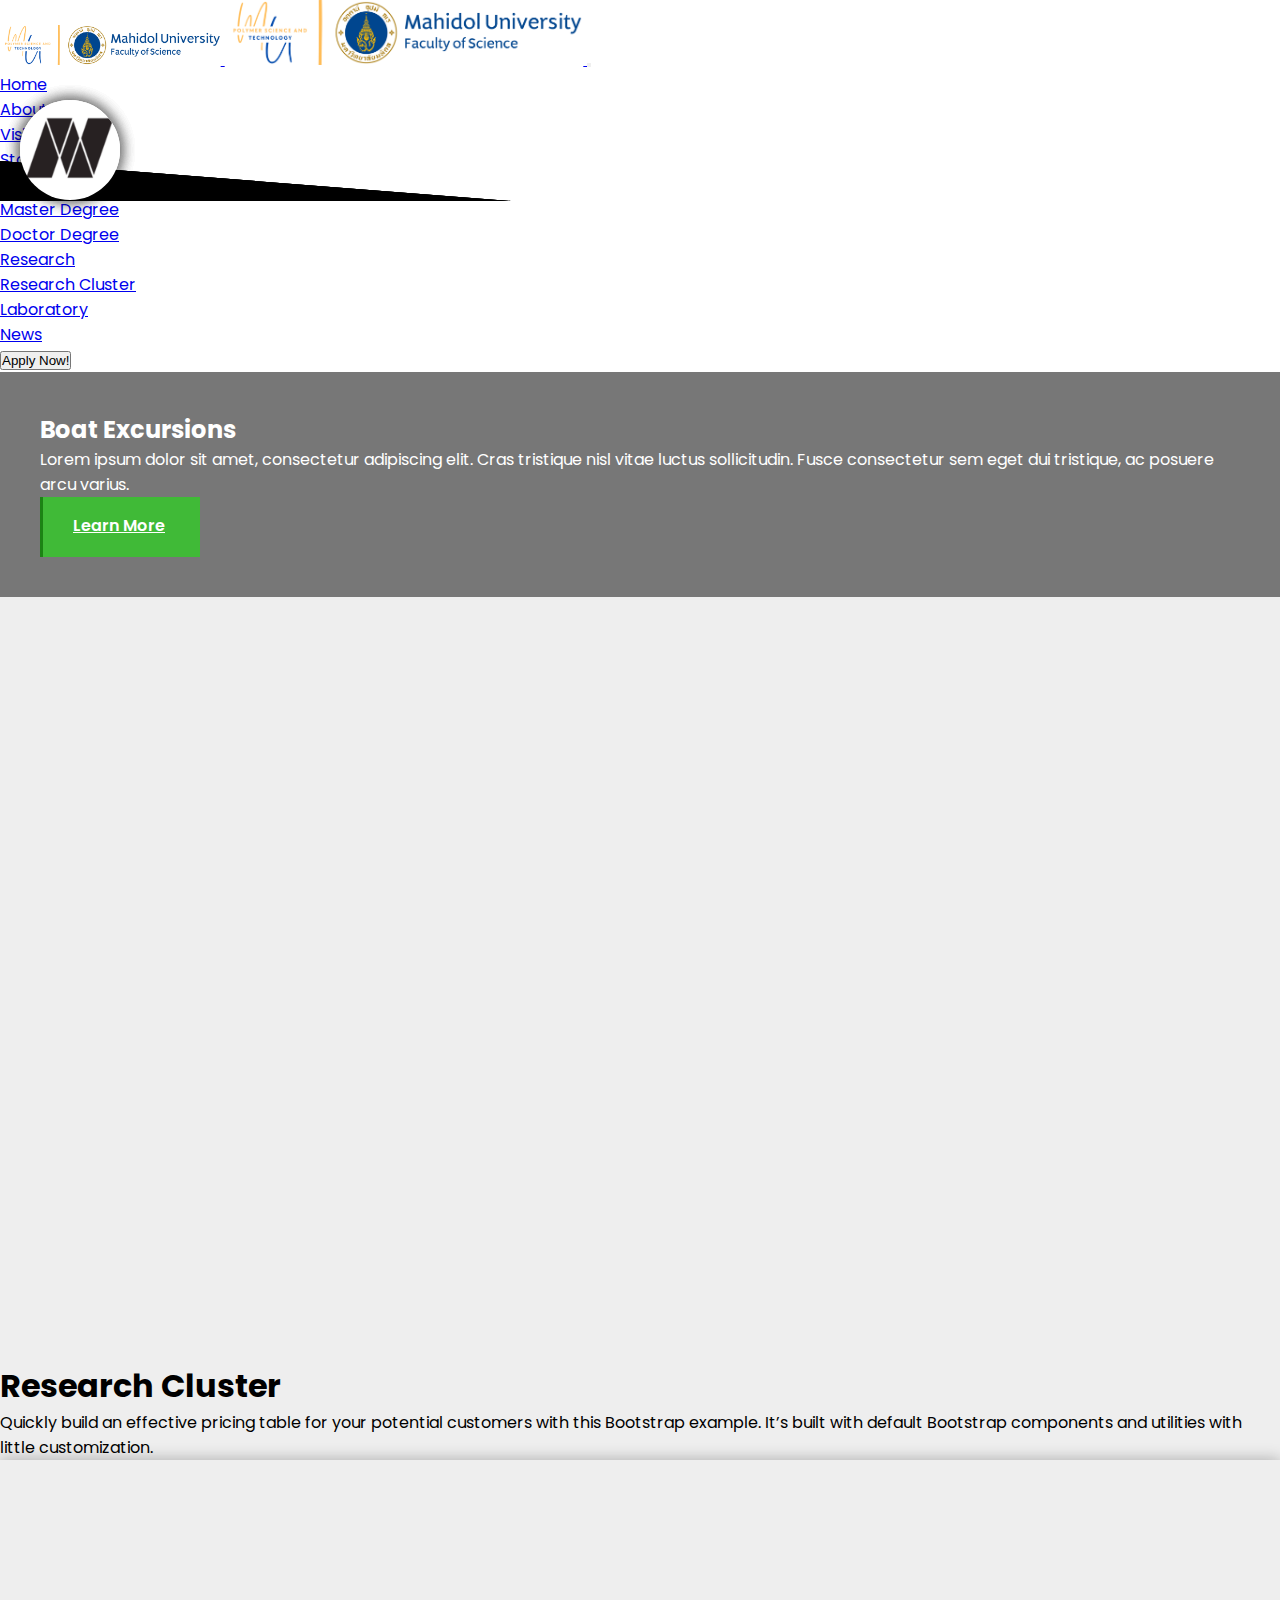
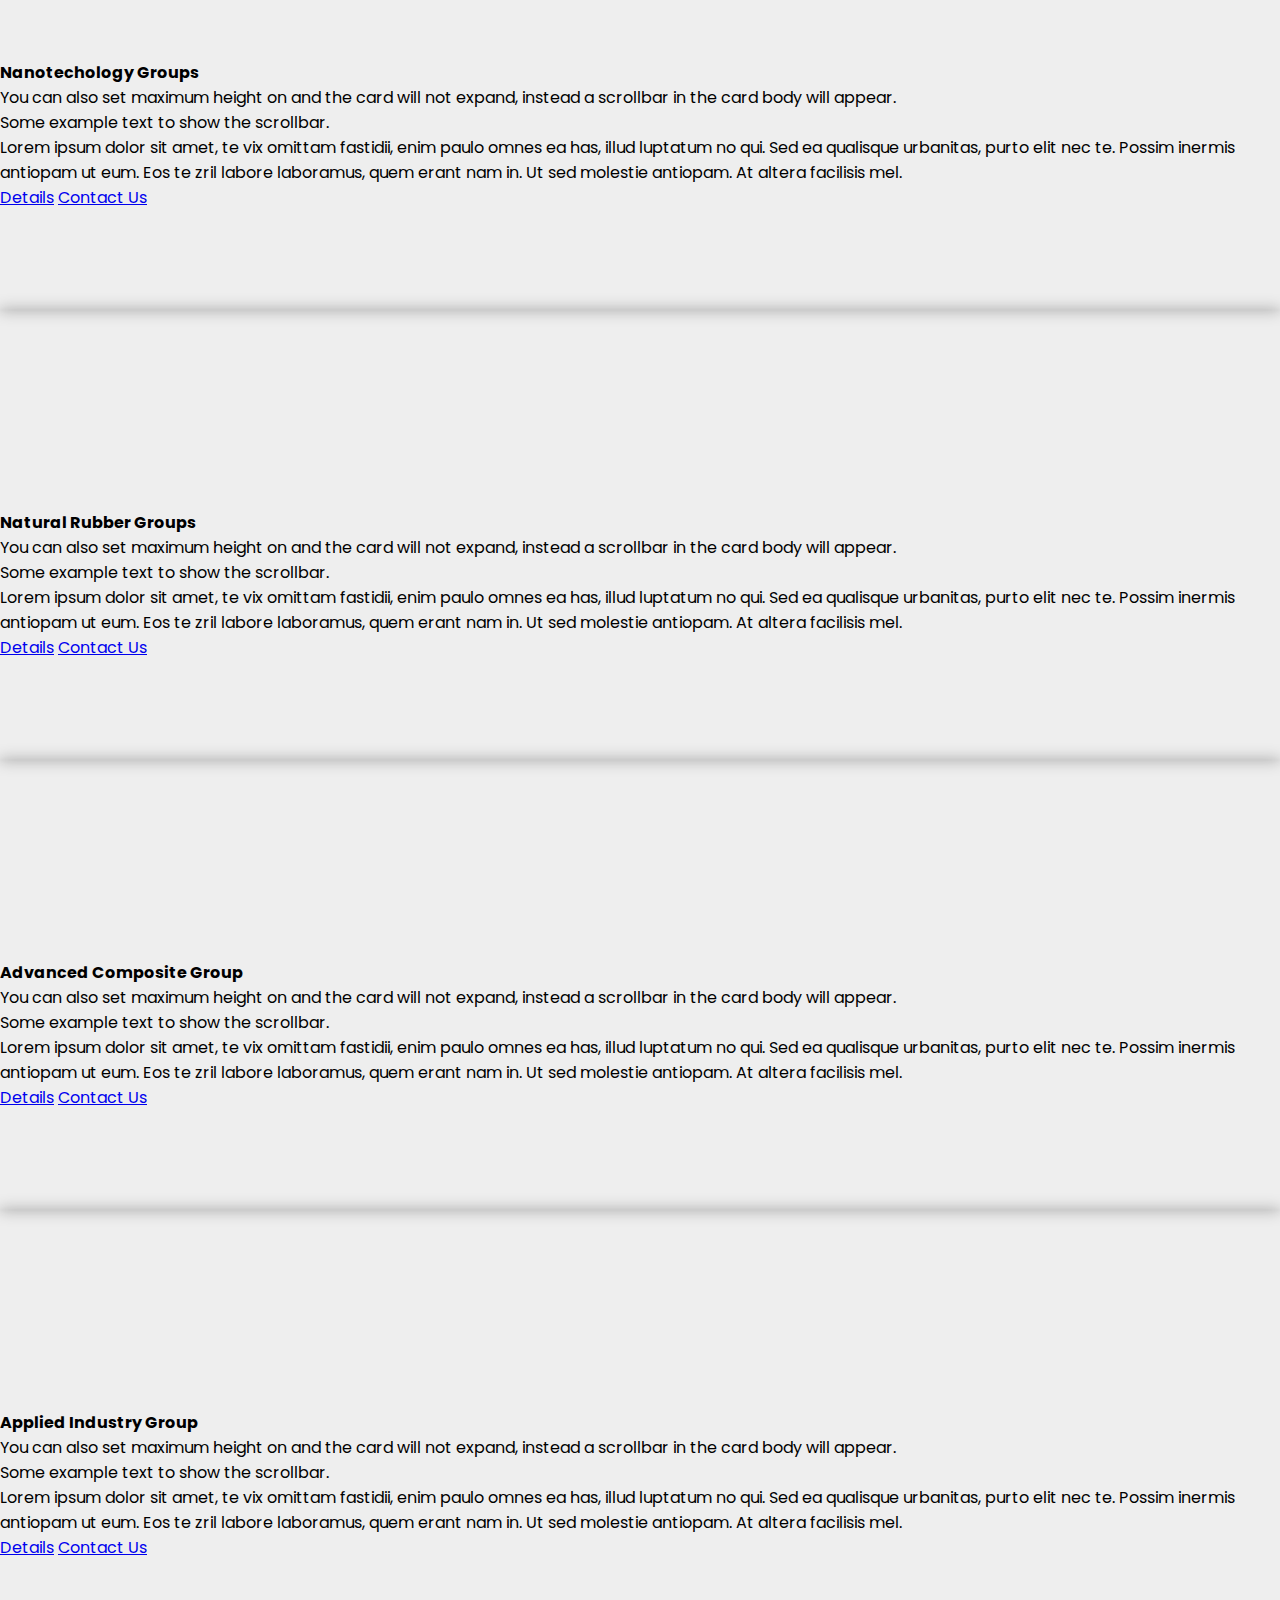
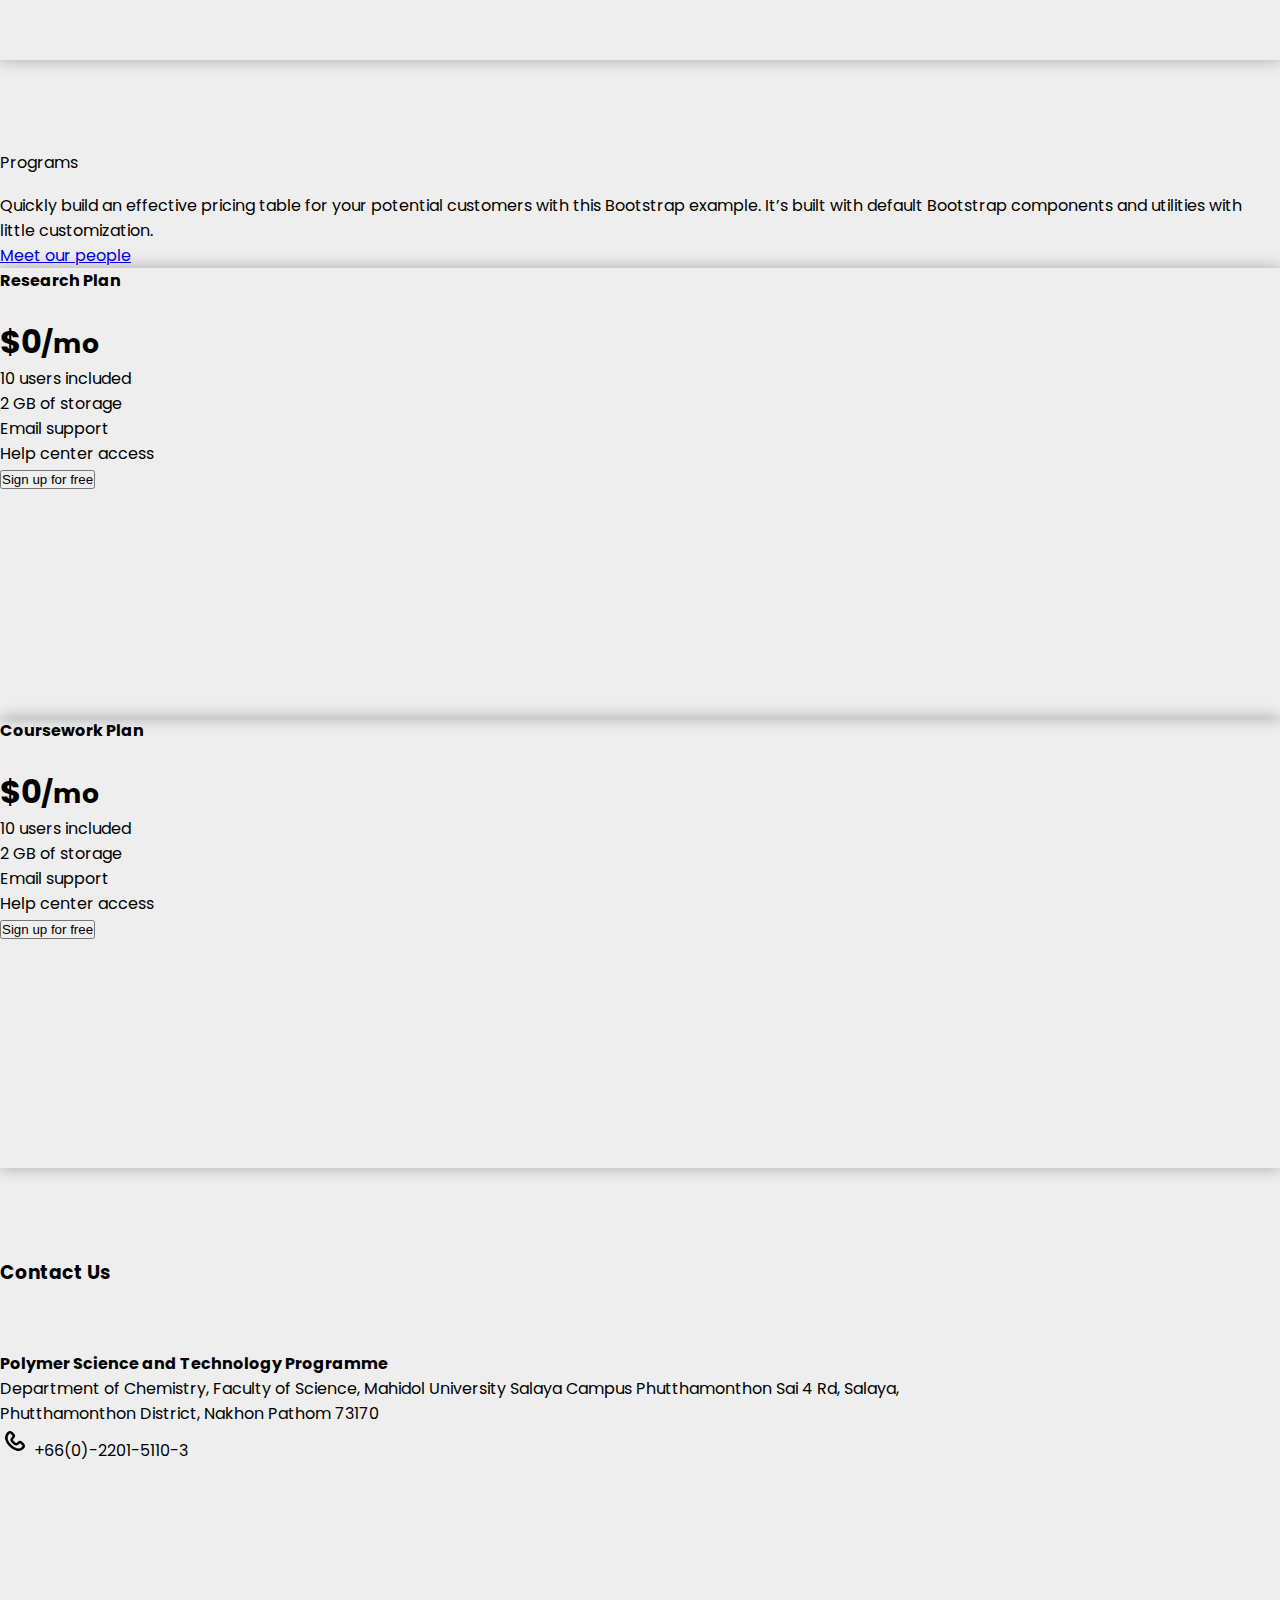
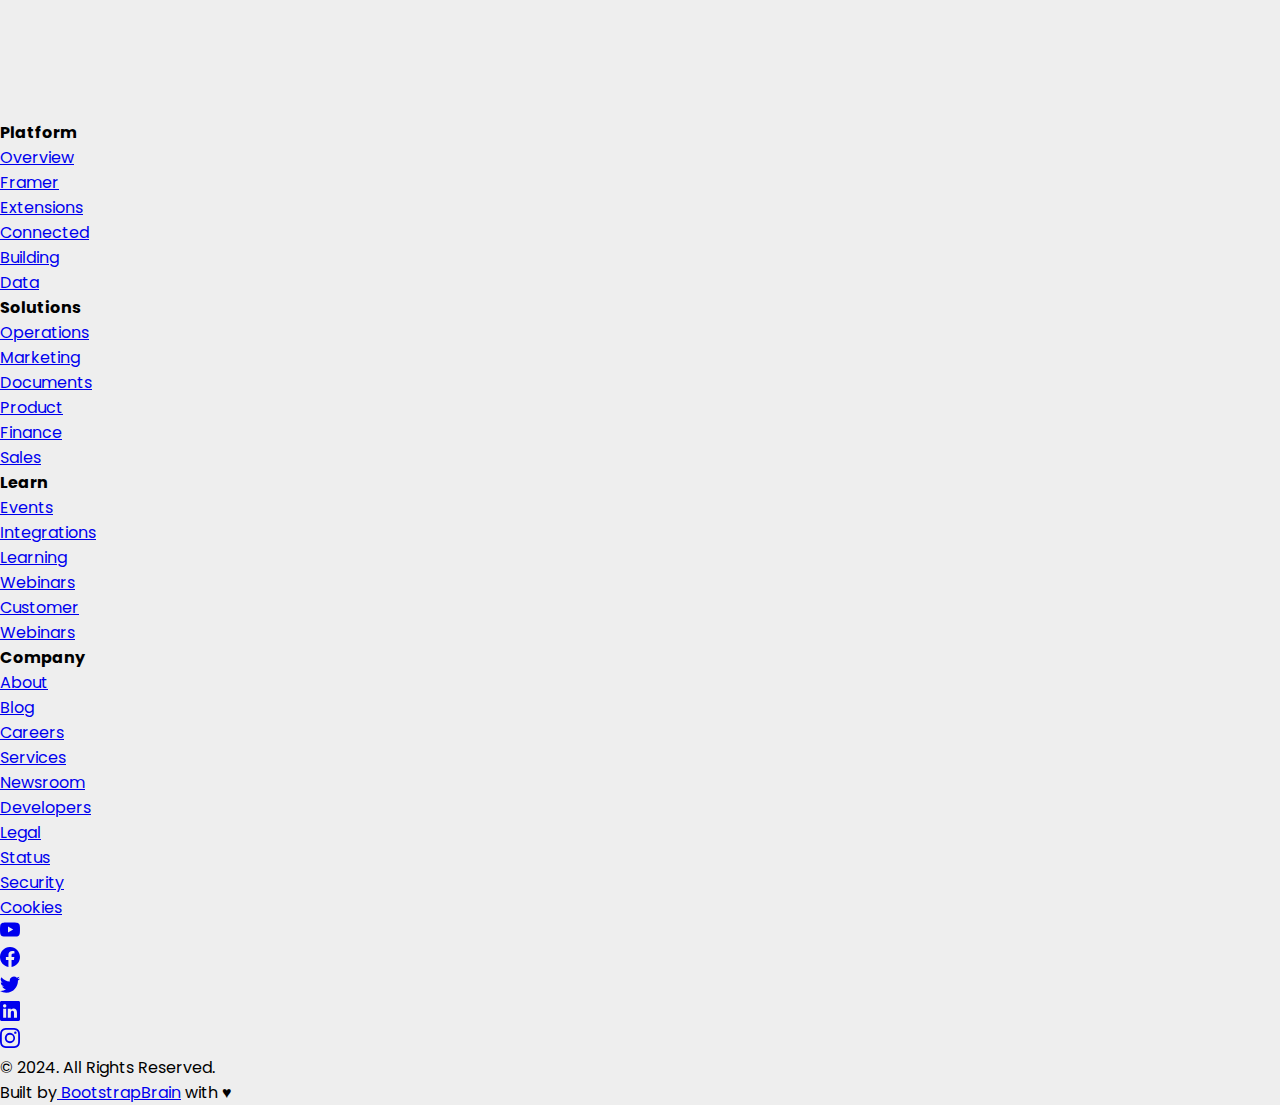
==== commit 27269982: "Navbar + Footer Apply to All page" ====
--- a/index.html
+++ b/index.html
@@ -358,7 +358,7 @@
     <!-- Research Cluster End -->
 
     <!-- Program section start -->
-    <div class="container" style="margin-top: 20vh; margin-bottom: 20vh">
+    <div class="container" style="margin-top: 10vh; margin-bottom: 10vh">
         <div class="row align-items-center">
             <div class="col-lg-4 mb-3 mb-md-0">
             <span class="display-4 fw-normal"
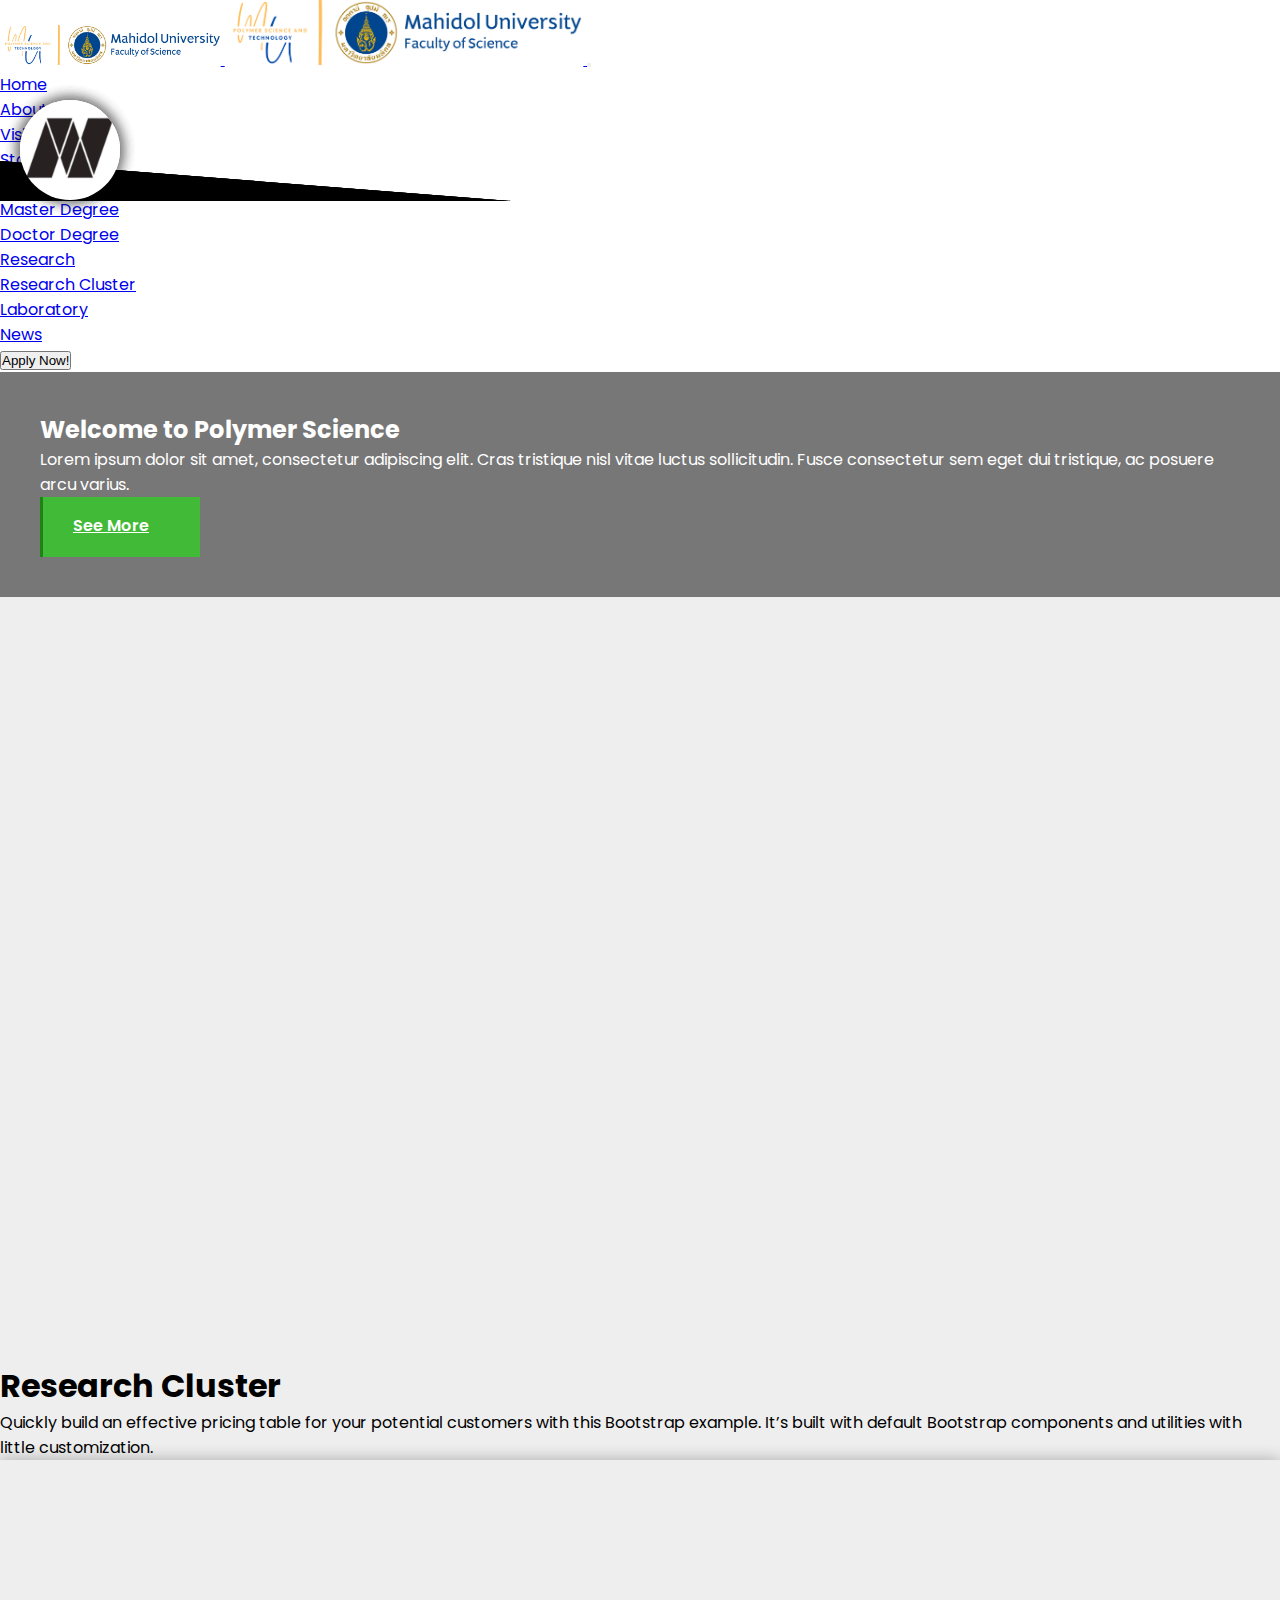
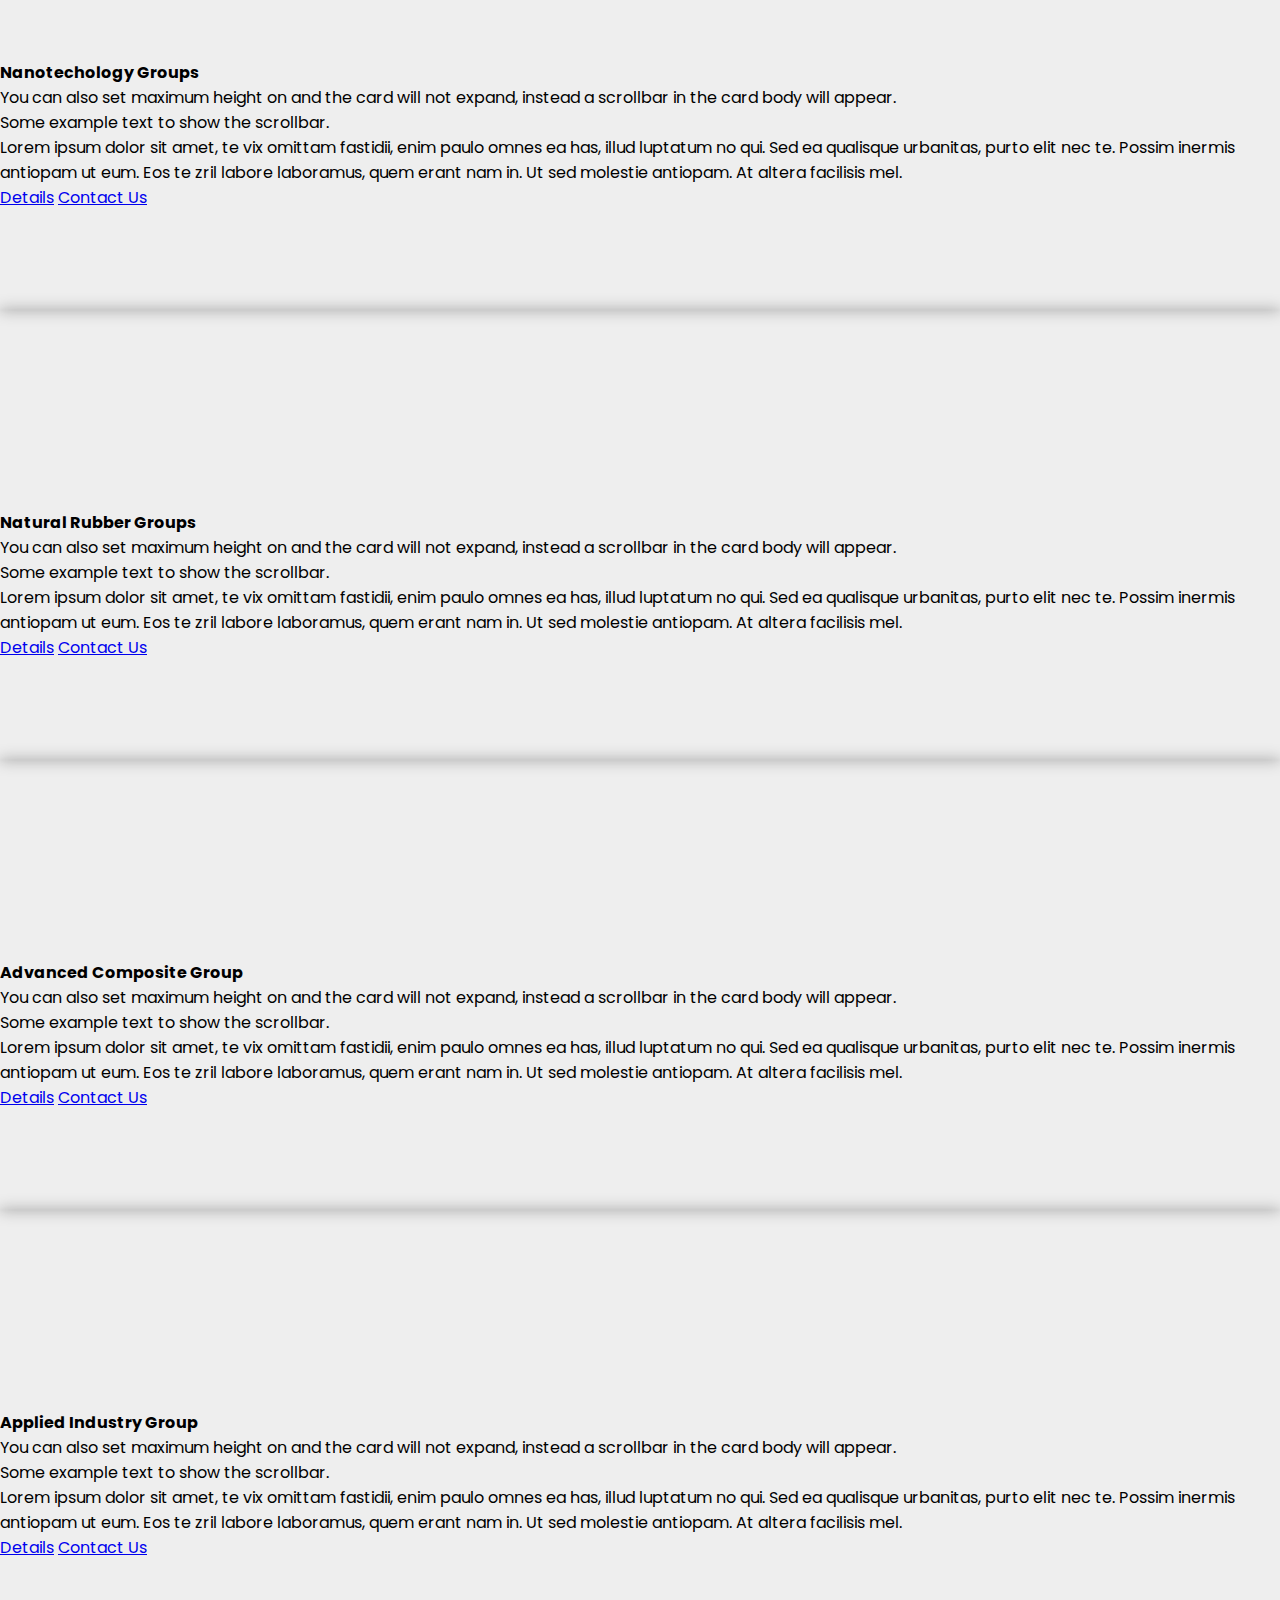
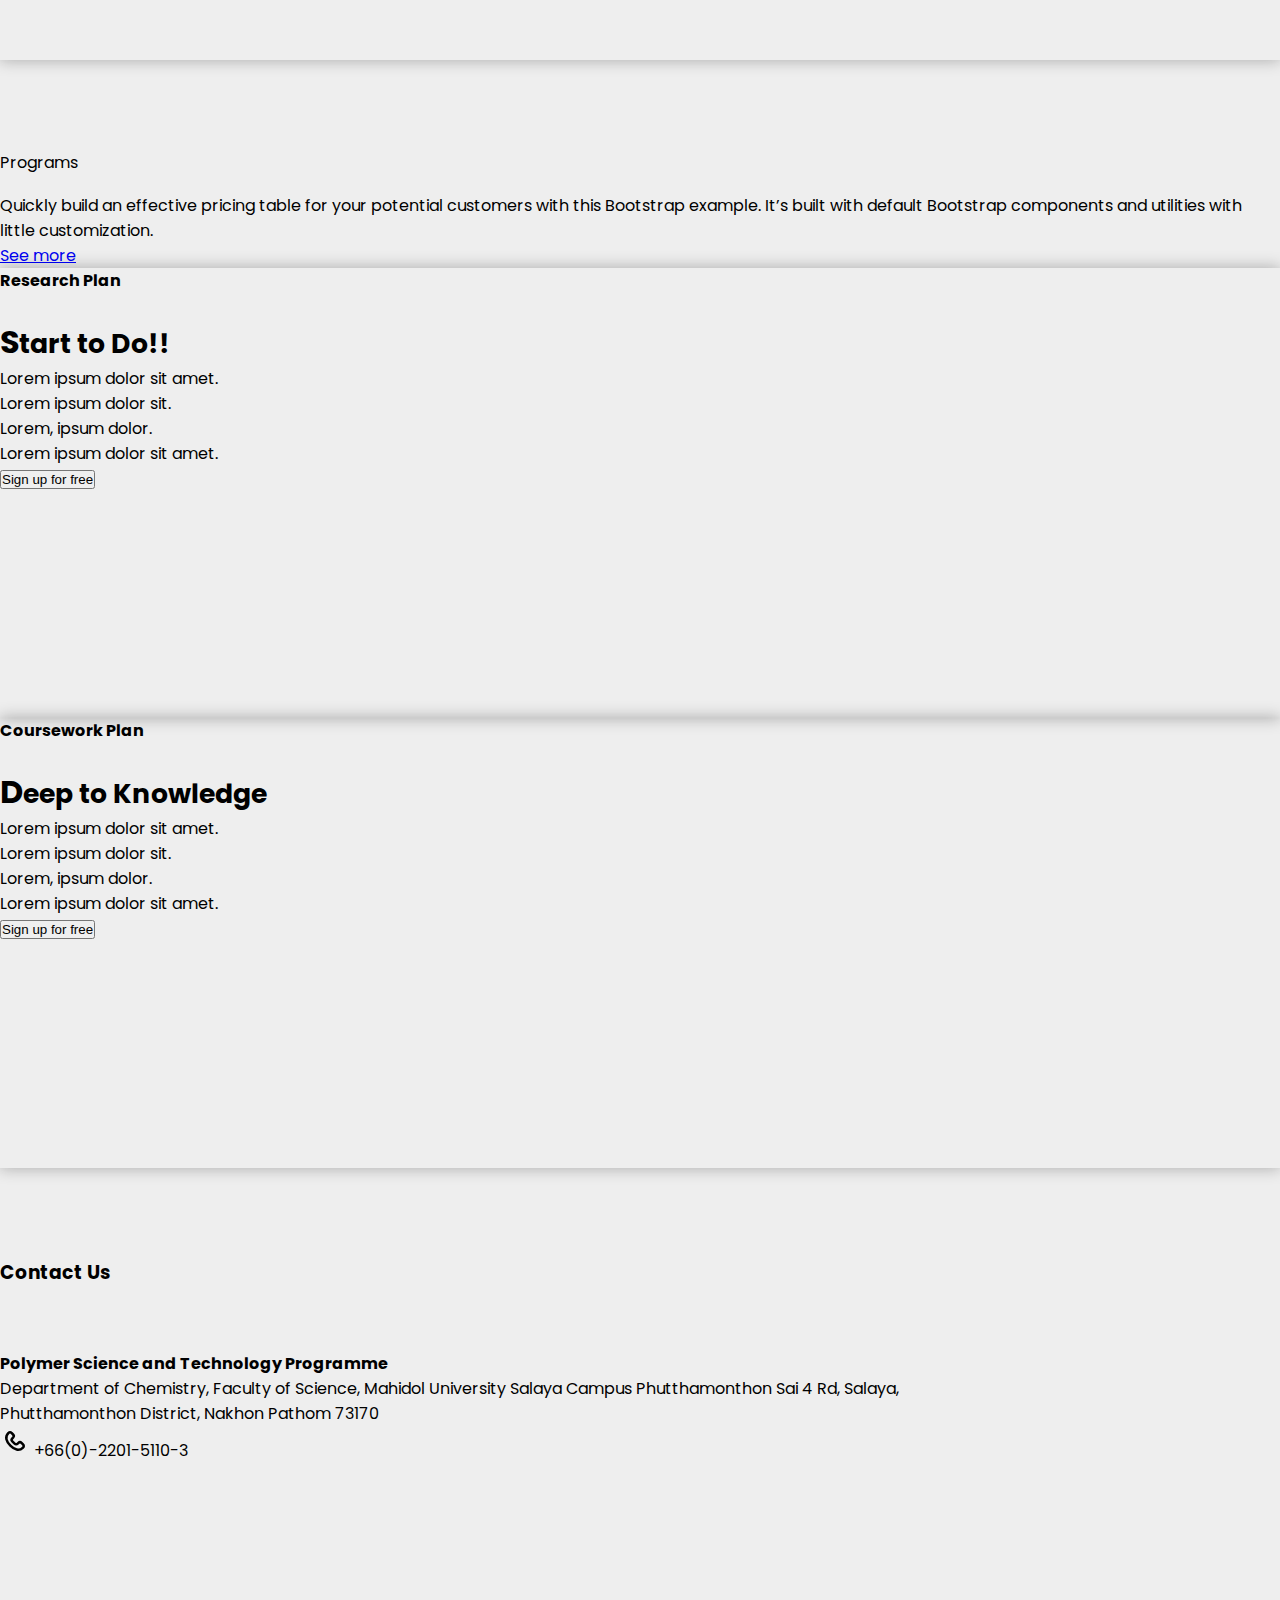
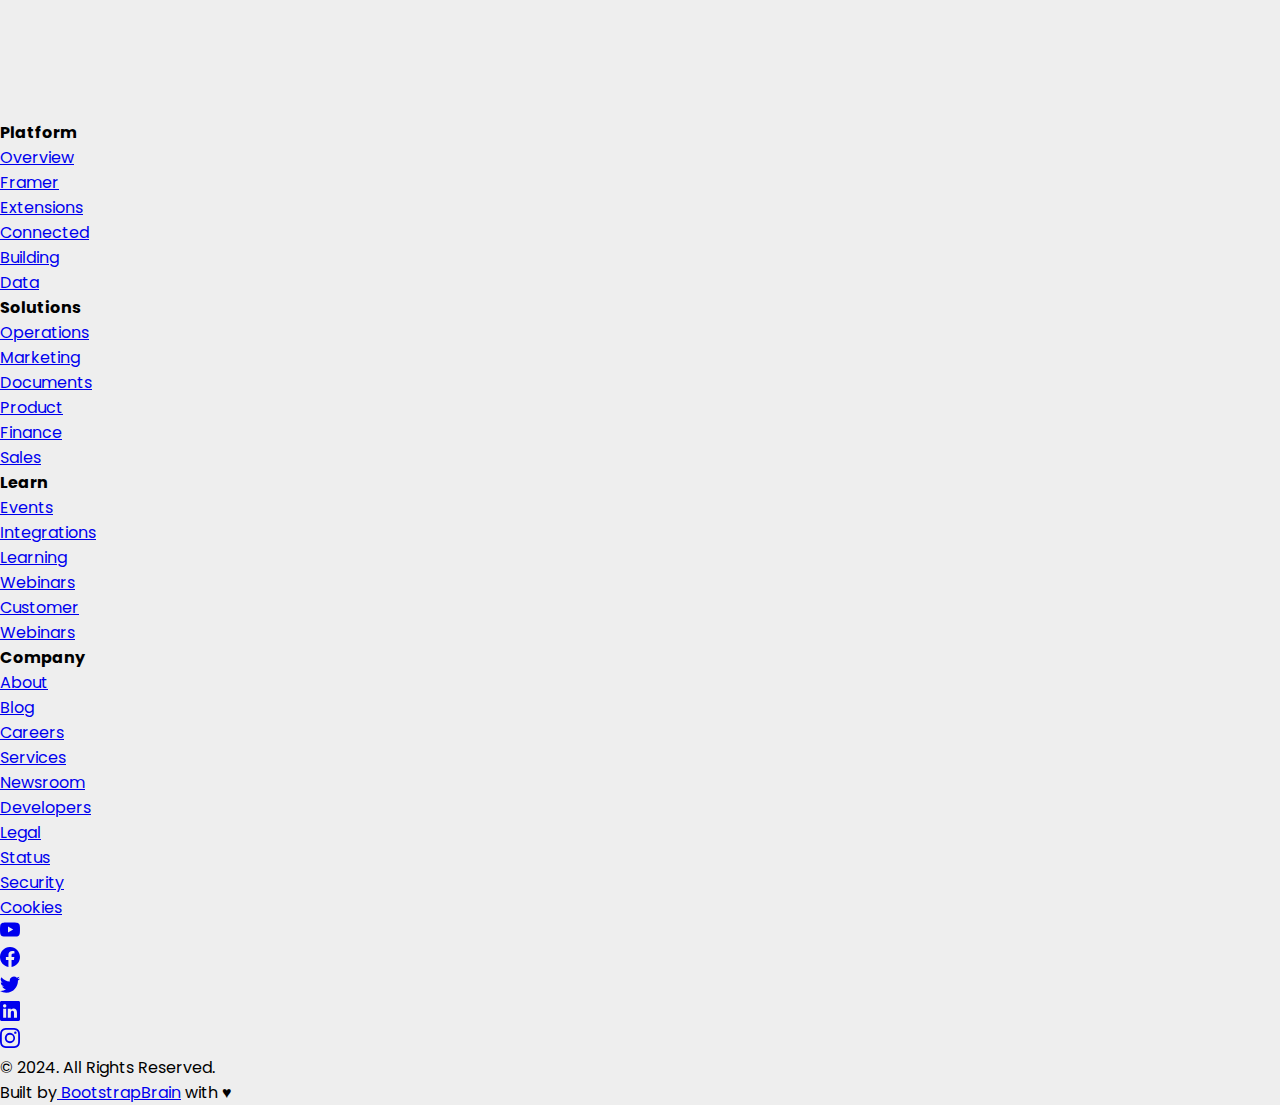
==== commit 9158f7a5: "1st Review to User" ====
--- a/index.html
+++ b/index.html
@@ -52,7 +52,7 @@
                 <ul class="navbar-nav mx-auto mb-2 mb-lg-0">
                 <!-- Home Menu -->
                 <li class="nav-item px-2">
-                    <a class="nav-link active" aria-current="page" href="#"
+                    <a class="nav-link active" aria-current="page" href="./index.html"
                     >Home</a>
                 </li>
                 <!-- About Menu -->
@@ -79,7 +79,7 @@
                     >Programs</a
                     >
                     <ul class="dropdown-menu">
-                        <li><a class="dropdown-item" href="#">Master Degree</a></li>
+                        <li><a class="dropdown-item" href="./program_master.html">Master Degree</a></li>
                         <li><a class="dropdown-item" href="./program_phd.html">Doctor Degree</a></li>
                     </ul>
                 </li>    
@@ -124,7 +124,7 @@
                 <div class="row align-items-center h-100">
                   <div class="col-12 col-md-9 col-lg-7 col-xl-6">
                     <div class="caption animated fadeIn">
-                      <h2 class="animated fadeInLeft">Boat Excursions</h2>
+                      <h2 class="animated fadeInLeft">Welcome to Polymer Science</h2>
                       <p class="animated fadeInRight">
                         Lorem ipsum dolor sit amet, consectetur adipiscing elit.
                         Cras tristique nisl vitae luctus sollicitudin. Fusce
@@ -132,7 +132,7 @@
                         varius.
                       </p>
                       <a class="animated fadeInUp btn delicious-btn" href="#"
-                        >Learn more</a
+                        >See more</a
                       >
                     </div>
                   </div>
@@ -369,7 +369,7 @@
                 customers with this Bootstrap example. It’s built with default
                 Bootstrap components and utilities with little customization.
             </p>
-            <a href="#" class="lead">Meet our people</a>
+            <a href="#" class="lead">See more</a>
             </div>
             <!-- card item -->
             <div class="col-lg-4 mb-3 mb-md-0">
@@ -380,13 +380,13 @@
                 <div class="card-body">
                 <img src="https://image.shutterstock.com/image-vector/professional-scientists-doctors-chemical-researchers-260nw-1919338016.jpg" style="width: 400px; padding-right: 15px;" alt="">
                 <h1 class="card-title pricing-card-title">
-                    $0<small class="text-muted fw-light">/mo</small>
+                    S<small class="text-muted fw-light">tart to Do!!</small>
                 </h1>
                 <ul class="list-unstyled mt-3 mb-4">
-                    <li>10 users included</li>
-                    <li>2 GB of storage</li>
-                    <li>Email support</li>
-                    <li>Help center access</li>
+                    <li>Lorem ipsum dolor sit amet.</li>
+                    <li>Lorem ipsum dolor sit.</li>
+                    <li>Lorem, ipsum dolor.</li>
+                    <li>Lorem ipsum dolor sit amet.</li>
                 </ul>
                 <button
                     type="button"
@@ -407,13 +407,13 @@
                 <div class="card-body">
                 <img src="https://cdn.vectorstock.com/i/500p/42/84/dedicated-student-studying-vector-50684284.jpg" style="width: 372px;" alt="">
                 <h1 class="card-title pricing-card-title">
-                    $0<small class="text-muted fw-light">/mo</small>
+                    D<small class="text-muted fw-light">eep to Knowledge</small>
                 </h1>
                 <ul class="list-unstyled mt-3 mb-4">
-                    <li>10 users included</li>
-                    <li>2 GB of storage</li>
-                    <li>Email support</li>
-                    <li>Help center access</li>
+                  <li>Lorem ipsum dolor sit amet.</li>
+                  <li>Lorem ipsum dolor sit.</li>
+                  <li>Lorem, ipsum dolor.</li>
+                  <li>Lorem ipsum dolor sit amet.</li>
                 </ul>
                 <button
                     type="button"
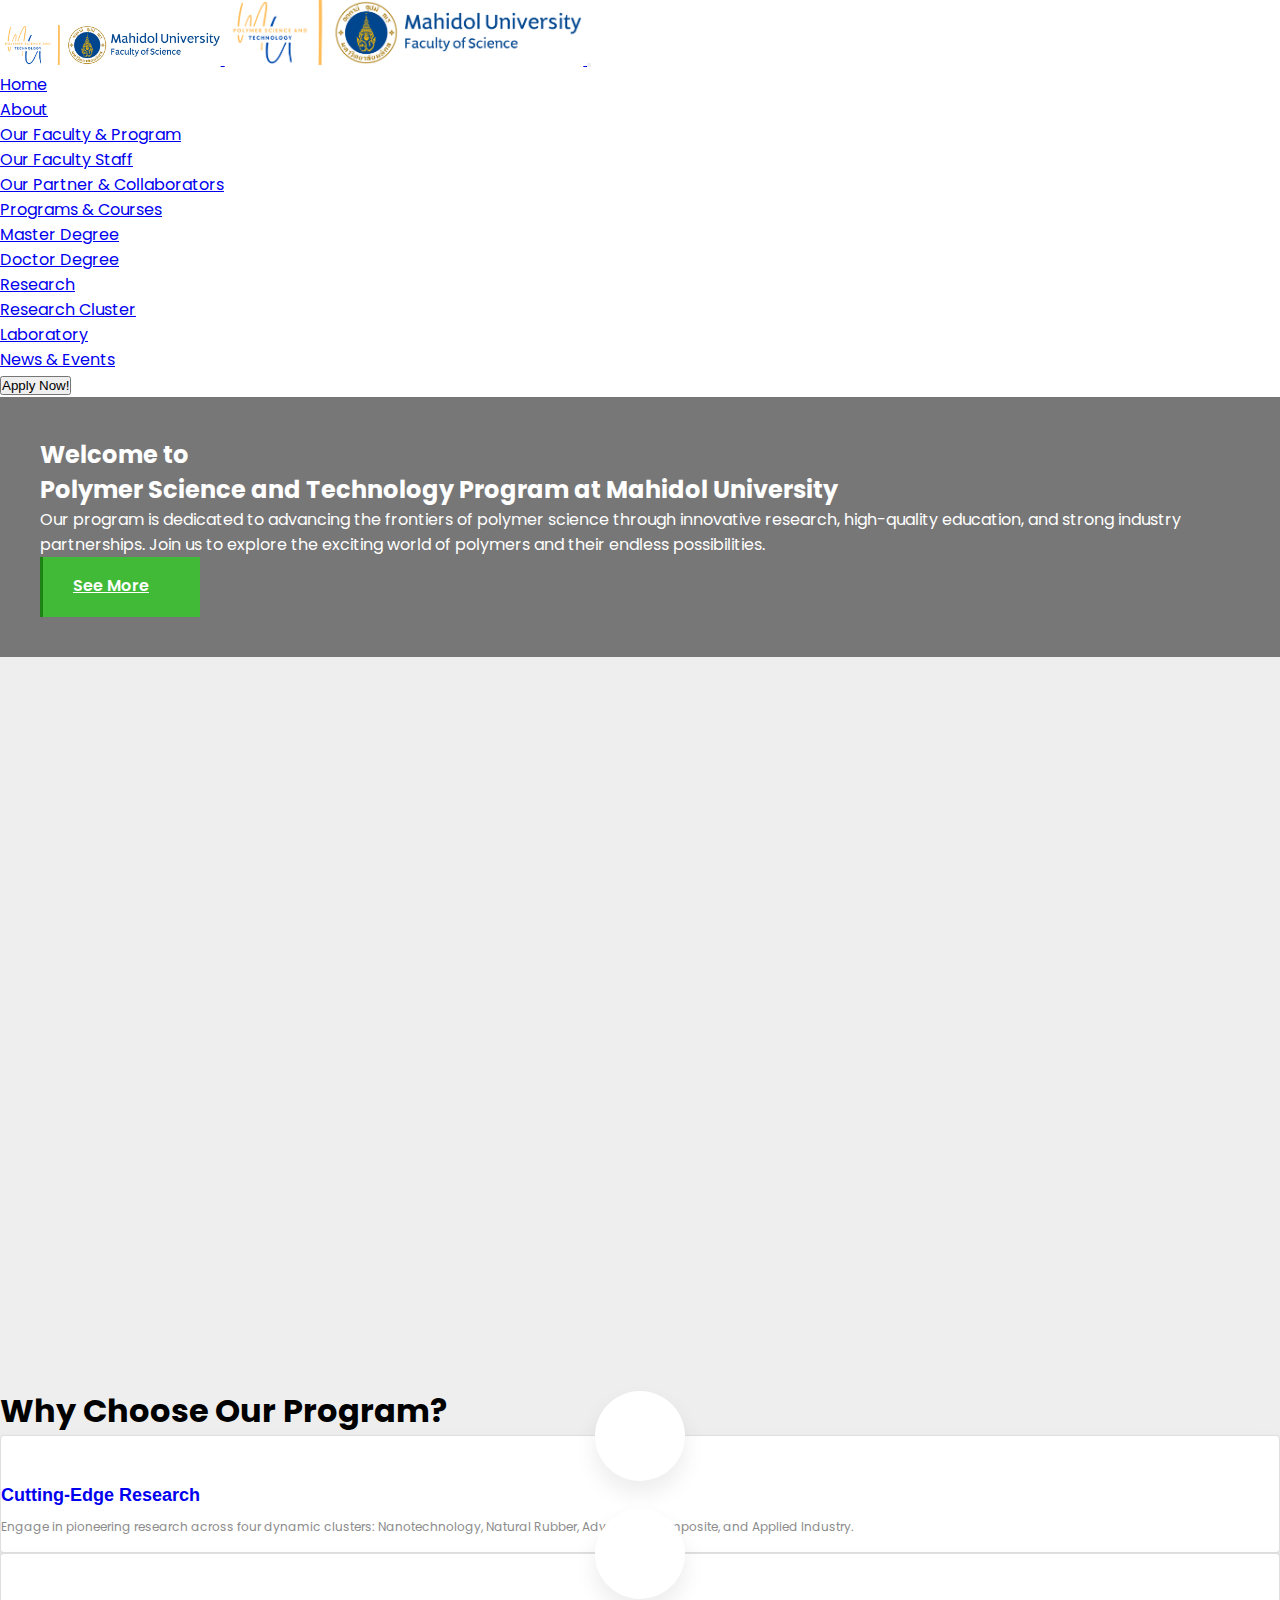
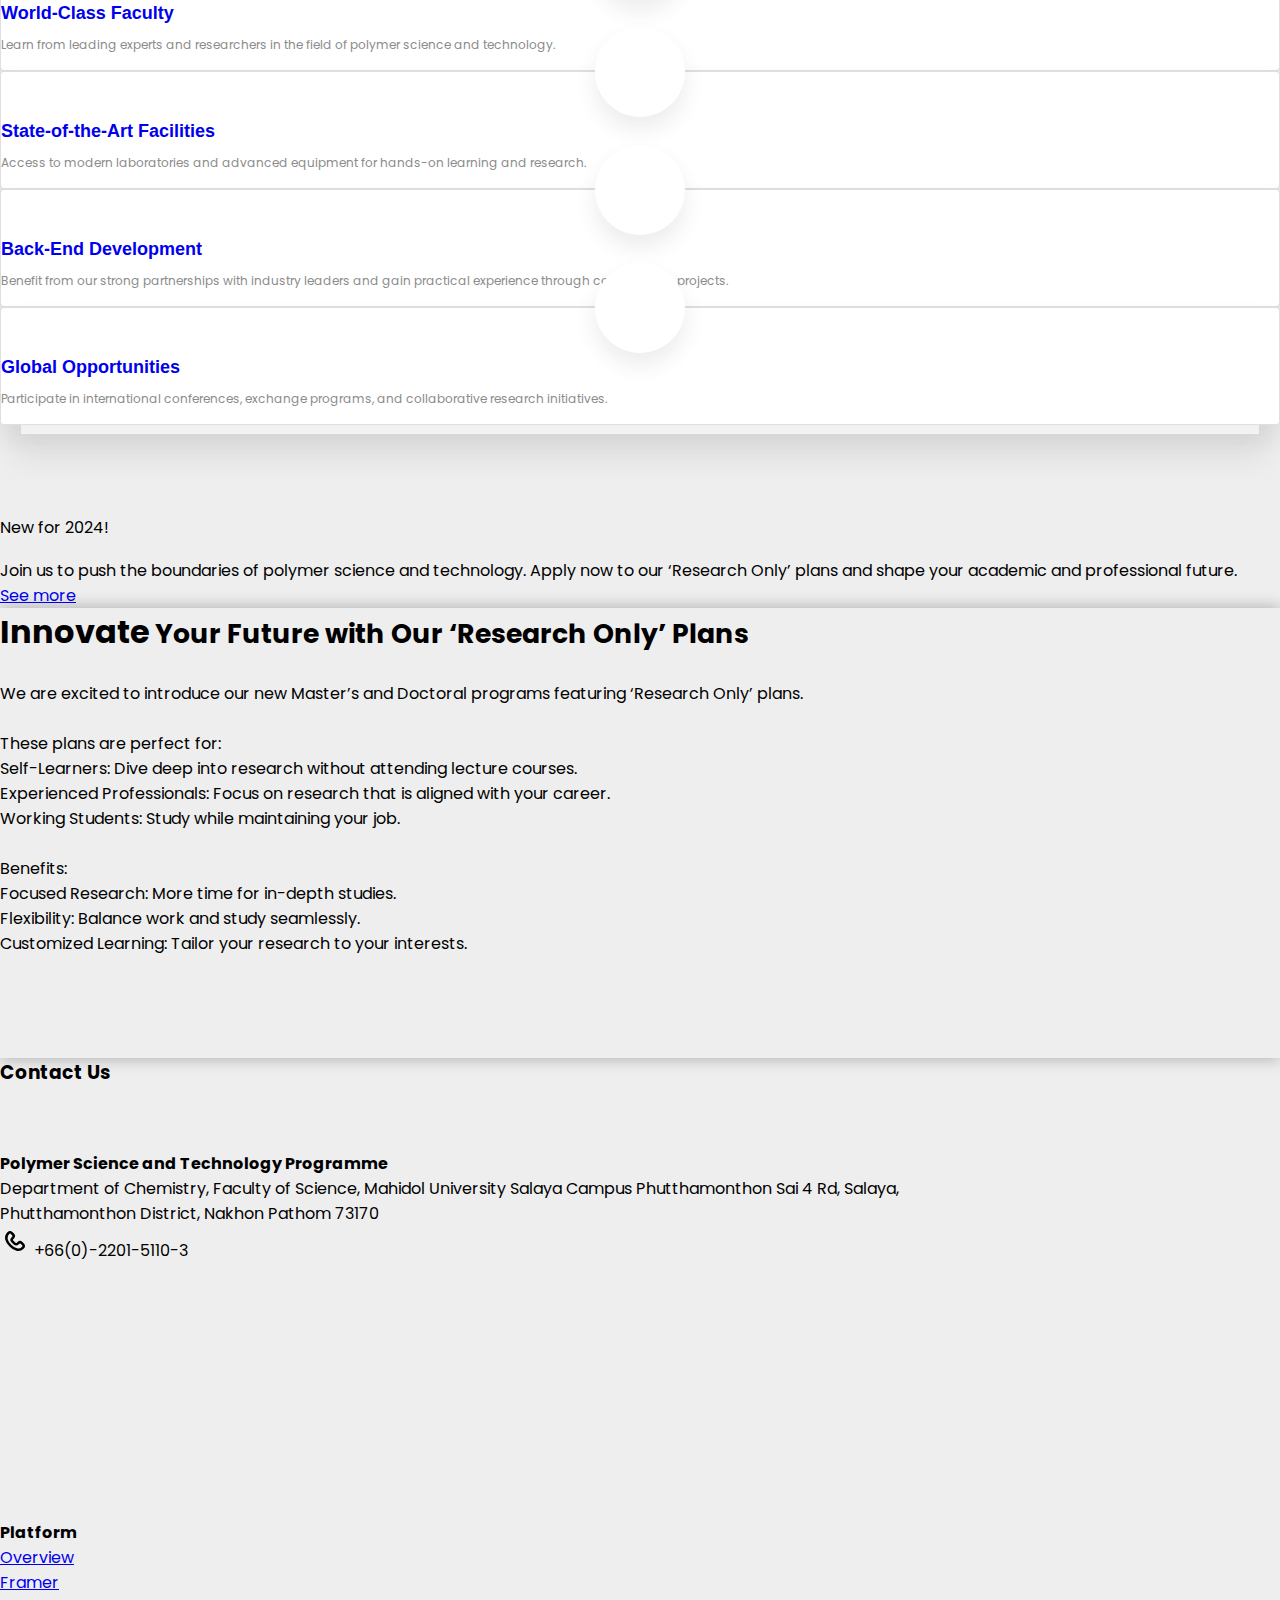
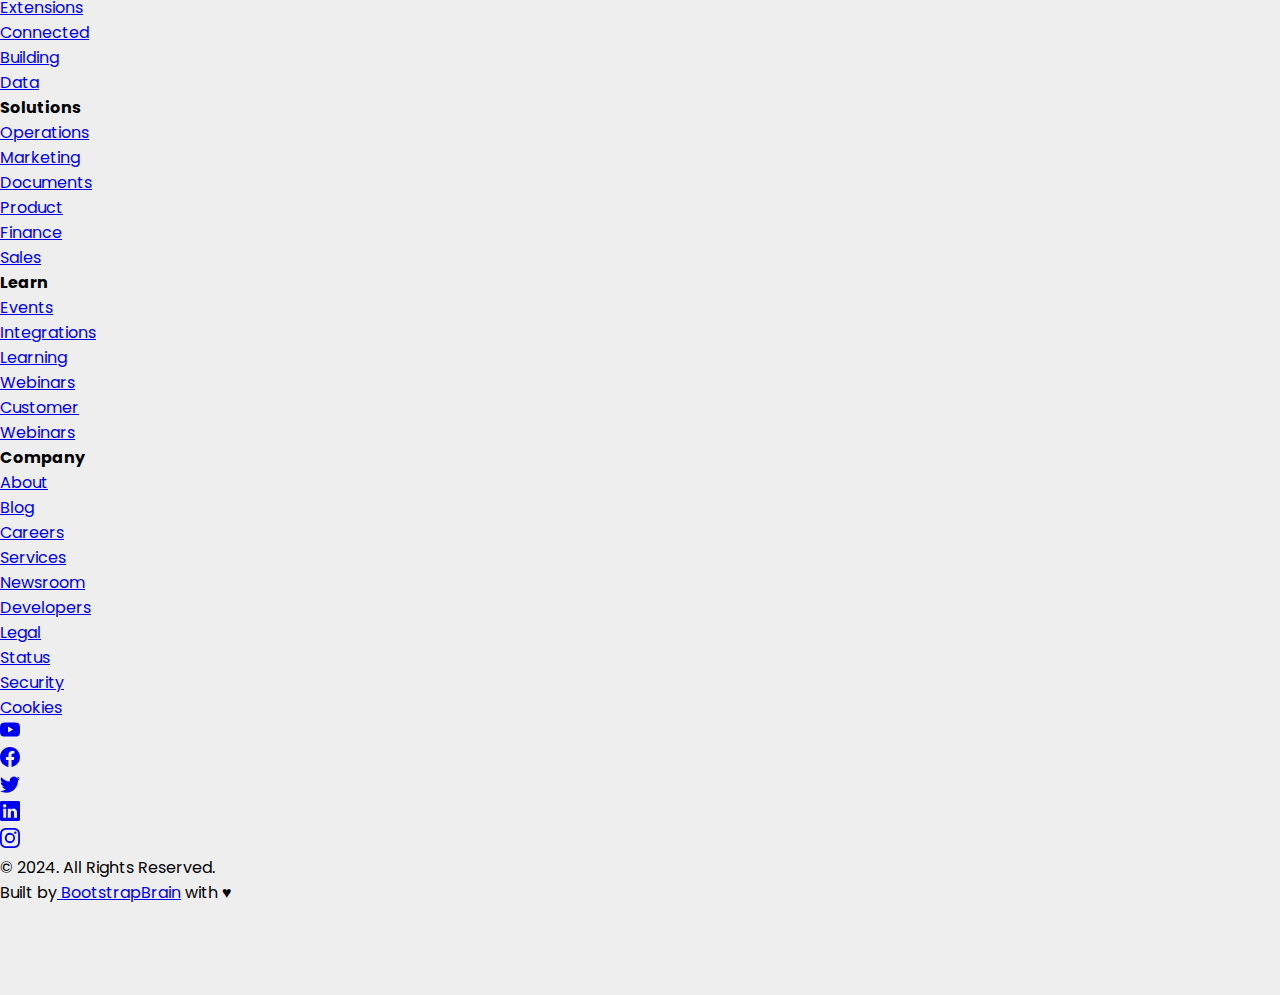
==== commit 806d6f39: "After Review Improve#1" ====
--- a/index.html
+++ b/index.html
@@ -65,8 +65,9 @@
                     >About</a
                     >
                     <ul class="dropdown-menu">
-                    <li><a class="dropdown-item" href="./vision.html">Vision Mission</a></li>
-                    <li><a class="dropdown-item" href="./staff.html">Staff</a></li>
+                    <li><a class="dropdown-item" href="./vision.html">Our Faculty & Program</a></li>
+                    <li><a class="dropdown-item" href="./staff.html">Our Faculty Staff</a></li>
+                    <li><a class="dropdown-item" href="./staff.html">Our Partner & Collaborators</a></li>
                     </ul>
                 </li>
                 <!-- Program Menu -->
@@ -76,8 +77,7 @@
                     href="#"
                     data-bs-toggle="dropdown"
                     aria-expanded="false"
-                    >Programs</a
-                    >
+                    >Programs & Courses</a>
                     <ul class="dropdown-menu">
                         <li><a class="dropdown-item" href="./program_master.html">Master Degree</a></li>
                         <li><a class="dropdown-item" href="./program_phd.html">Doctor Degree</a></li>
@@ -99,7 +99,7 @@
                 </li>
                 <!-- News Menu -->
                 <li class="nav-item px-2">
-                    <a class="nav-link" href="./news_research.html">News</a>
+                    <a class="nav-link" href="./news_research.html">News & Events</a>
                 </li>
                 </ul>
                 <a href="https://graduate.mahidol.ac.th/admission-apply/" target="_blank">
@@ -124,12 +124,12 @@
                 <div class="row align-items-center h-100">
                   <div class="col-12 col-md-9 col-lg-7 col-xl-6">
                     <div class="caption animated fadeIn">
-                      <h2 class="animated fadeInLeft">Welcome to Polymer Science</h2>
+                      <h2 class="animated fadeInLeft">Welcome to <br>
+                        Polymer Science and Technology Program
+                        at Mahidol University
+                        </h2>
                       <p class="animated fadeInRight">
-                        Lorem ipsum dolor sit amet, consectetur adipiscing elit.
-                        Cras tristique nisl vitae luctus sollicitudin. Fusce
-                        consectetur sem eget dui tristique, ac posuere arcu
-                        varius.
+                        Our program is dedicated to advancing the frontiers of polymer science through innovative research, high-quality education, and strong industry partnerships. Join us to explore the exciting world of polymers and their endless possibilities.
                       </p>
                       <a class="animated fadeInUp btn delicious-btn" href="#"
                         >See more</a
@@ -161,200 +161,71 @@
     <!-- Research Cluster Start -->
     <div class="container" style="margin-top: 10vh; margin-bottom: 1vh">
         <div class="pricing-header p-3 pb-md-4 mx-auto text-center">
-            <h1 class="display-4 fw-normal">Research Cluster</h1>
-            <p class="fs-5 text-muted">
+            <h1 class="display-4 fw-normal">Why Choose Our Program?</h1>
+            <!-- <p class="fs-5 text-muted">
             Quickly build an effective pricing table for your potential
             customers with this Bootstrap example. It’s built with default
             Bootstrap components and utilities with little customization.
-            </p>
+            </p> -->
         </div>
 
-        <div class="container" style="margin-bottom: 5vh">
-            <div class="row pt-5 m-auto">
-                <div class="col-md-6 col-lg-3 pb-3">
-                <!-- Add a style="height: XYZpx" to div.card to limit the card height and display scrollbar instead -->
-                    <div
-                        class="card card-custom bg-white border-white border-0"
-                        style="height: 450px"
-                    >
-                        <div
-                        class="card-custom-img"
-                        style="
-                            background-image: url(https://static.vecteezy.com/system/resources/previews/025/935/856/non_2x/nanotechnology-abstract-background-molecule-model-scientific-research-generative-ai-illustration-photo.jpg);
-                        "
-                        ></div>
-                        <div class="card-custom-avatar">
-                        <img
-                            class="img-fluid"
-                            src="./sorces/Logo Research Cluster/2.png"
-                            alt="Avatar"
-                        />
-                        </div>
-                        <div class="card-body" style="overflow-y: auto">
-                        <h4 class="card-title">Nanotechology Groups</h4>
-                        <p class="card-text">
-                            You can also set maximum height on and the card will not
-                            expand, instead a scrollbar in the card body will appear.
-                        </p>
-                        <p class="card-text">
-                            Some example text to show the scrollbar.
-                        </p>
-                        <p class="card-text">
-                            Lorem ipsum dolor sit amet, te vix omittam fastidii, enim
-                            paulo omnes ea has, illud luptatum no qui. Sed ea qualisque
-                            urbanitas, purto elit nec te. Possim inermis antiopam ut eum.
-                            Eos te zril labore laboramus, quem erant nam in. Ut sed
-                            molestie antiopam. At altera facilisis mel.
-                        </p>
-                        </div>
-                        <div
-                        class="card-footer"
-                        style="background: inherit; border-color: inherit"
-                        >
-                        <a href="#" class="btn btn-primary">Details</a>
-                        <a href="#" class="btn btn-outline-primary">Contact Us</a>
-                    </div>
-                </div>
-            </div>
-            
-            <div class="col-md-6 col-lg-3 pb-3">
-                <!-- Add a style="height: XYZpx" to div.card to limit the card height and display scrollbar instead -->
-                <div
-                    class="card card-custom bg-white border-white border-0"
-                    style="height: 450px"
-                >
-                    <div
-                    class="card-custom-img"
-                    style="
-                        background-image: url(https://www.shutterstock.com/image-photo/closeup-rubber-latex-splash-bowlful-260nw-2183692149.jpg);
-                    "
-                    ></div>
-                    <div class="card-custom-avatar">
-                    <img
-                        class="img-fluid"
-                        src="./sorces/Logo Research Cluster/3.png"
-                        alt="Avatar"
-                    />
-                    </div>
-                    <div class="card-body" style="overflow-y: auto">
-                    <h4 class="card-title">Natural Rubber Groups</h4>
-                    <p class="card-text">
-                        You can also set maximum height on and the card will not
-                        expand, instead a scrollbar in the card body will appear.
-                    </p>
-                    <p class="card-text">
-                        Some example text to show the scrollbar.
-                    </p>
-                    <p class="card-text">
-                        Lorem ipsum dolor sit amet, te vix omittam fastidii, enim
-                        paulo omnes ea has, illud luptatum no qui. Sed ea qualisque
-                        urbanitas, purto elit nec te. Possim inermis antiopam ut eum.
-                        Eos te zril labore laboramus, quem erant nam in. Ut sed
-                        molestie antiopam. At altera facilisis mel.
-                    </p>
-                    </div>
-                    <div
-                    class="card-footer"
-                    style="background: inherit; border-color: inherit"
-                    >
-                    <a href="#" class="btn btn-primary">Details</a>
-                    <a href="#" class="btn btn-outline-primary">Contact Us</a>
-                    </div>
-                </div>
-            </div>
-
-            <div class="col-md-6 col-lg-3 pb-3">
-            <!-- Add a style="height: XYZpx" to div.card to limit the card height and display scrollbar instead -->
-            <div
-                class="card card-custom bg-white border-white border-0"
-                style="height: 450px"
-            >
-                <div
-                class="card-custom-img"
-                style="
-                    background-image: url(https://static.vecteezy.com/system/resources/previews/012/639/730/non_2x/zero-waste-products-set-of-recycling-food-and-beverage-packaging-included-coffee-cup-paper-bag-and-delivery-box-reduce-plastic-environment-ecology-care-renewable-concept-photo.jpg);
-                "
-                ></div>
-                <div class="card-custom-avatar">
-                <img
-                    class="img-fluid"
-                    src="./sorces/Logo Research Cluster/4.png"
-                    alt="Avatar"
-                />
-                </div>
-                <div class="card-body" style="overflow-y: auto">
-                <h4 class="card-title">Advanced Composite Group</h4>
-                <p class="card-text">
-                    You can also set maximum height on and the card will not
-                    expand, instead a scrollbar in the card body will appear.
-                </p>
-                <p class="card-text">
-                    Some example text to show the scrollbar.
-                </p>
-                <p class="card-text">
-                    Lorem ipsum dolor sit amet, te vix omittam fastidii, enim
-                    paulo omnes ea has, illud luptatum no qui. Sed ea qualisque
-                    urbanitas, purto elit nec te. Possim inermis antiopam ut eum.
-                    Eos te zril labore laboramus, quem erant nam in. Ut sed
-                    molestie antiopam. At altera facilisis mel.
-                </p>
-                </div>
-                <div
-                class="card-footer"
-                style="background: inherit; border-color: inherit"
-                >
-                <a href="#" class="btn btn-primary">Details</a>
-                <a href="#" class="btn btn-outline-primary">Contact Us</a>
-                </div>
-            </div>
-            </div>
-            <div class="col-md-6 col-lg-3 pb-3">
-            <!-- Add a style="height: XYZpx" to div.card to limit the card height and display scrollbar instead -->
-            <div
-                class="card card-custom bg-white border-white border-0"
-                style="height: 450px"
-            >
-                <div
-                class="card-custom-img"
-                style="
-                    background-image: url(https://www.bausano.com/img/img_uploaded/webp/plastic_compounding_62badd1423a5a.png);
-                "
-                ></div>
-                <div class="card-custom-avatar">
-                <img
-                    class="img-fluid"
-                    src="./sorces/Logo Research Cluster/5.png"
-                    alt="Avatar"
-                />
-                </div>
-                <div class="card-body" style="overflow-y: auto">
-                <h4 class="card-title">Applied Industry Group</h4>
-                <p class="card-text">
-                    You can also set maximum height on and the card will not
-                    expand, instead a scrollbar in the card body will appear.
-                </p>
-                <p class="card-text">
-                    Some example text to show the scrollbar.
-                </p>
-                <p class="card-text">
-                    Lorem ipsum dolor sit amet, te vix omittam fastidii, enim
-                    paulo omnes ea has, illud luptatum no qui. Sed ea qualisque
-                    urbanitas, purto elit nec te. Possim inermis antiopam ut eum.
-                    Eos te zril labore laboramus, quem erant nam in. Ut sed
-                    molestie antiopam. At altera facilisis mel.
-                </p>
-                </div>
-                <div
-                class="card-footer"
-                style="background: inherit; border-color: inherit"
-                >
-                <a href="#" class="btn btn-primary">Details</a>
-                <a href="#" class="btn btn-outline-primary">Contact Us</a>
-                </div>
-            </div>
-            </div>
-        </div>
-    </div>
+        <section class="container pt-3 mb-3">
+          <!-- <h2 class="h3 block-title text-center">What we do<small>Whatever we do, we do with your end user in mind </small></h2> -->
+          <div class="row pt-5 mt-30">
+              <div class="col-lg-4 col-sm-6 mb-30 pb-5">
+                  <a class="card" href="#">
+                      <div class="box-shadow bg-white rounded-circle mx-auto text-center" style="width: 90px; height: 90px; margin-top: -45px;"><i class="fa fa-user fa-3x head-icon"></i></div>
+                      <div class="card-body text-center">
+                          <h3 class="card-title pt-1">Cutting-Edge Research</h3>
+                          <p class="card-text text-sm">Engage in pioneering research across four dynamic clusters: Nanotechnology, Natural Rubber, Advanced Composite, and Applied Industry.
+                          </p><i class="fe-icon-arrow-right"></i></span>
+                      </div>
+                  </a>
+              </div>
+              <div class="col-lg-4 col-sm-6 mb-30 pb-5">
+                  <a class="card" href="#">
+                      <div class="box-shadow bg-white rounded-circle mx-auto text-center" style="width: 90px; height: 90px; margin-top: -45px;"><i class="fa fa-user-circle-o fa-3x head-icon"></i></div>
+                      <div class="card-body text-center">
+                          <h3 class="card-title pt-1">World-Class Faculty</h3>
+                          <p class="card-text text-sm">Learn from leading experts and researchers in the field of polymer science and technology.
+                          </p><i class="fe-icon-arrow-right"></i></span>
+                      </div>
+                  </a>
+              </div>
+              <div class="col-lg-4 col-sm-6 mb-30 pb-5">
+                  <a class="card" href="#">
+                      <div class="box-shadow bg-white rounded-circle mx-auto text-center" style="width: 90px; height: 90px; margin-top: -45px;"><i class="fa fa-address-book fa-3x head-icon"></i></div>
+                      <div class="card-body text-center">
+                          <h3 class="card-title pt-1">State-of-the-Art Facilities</h3>
+                          <p class="card-text text-sm">Access to modern laboratories and advanced equipment for hands-on learning and research.
+                          </p><i class="fe-icon-arrow-right"></i></span>
+                      </div>
+                  </a>
+              </div>
+          </div>
+          <div class="row pt-5 mt-30 justify-content-center">
+              <div class="col-lg-4 col-sm-6 mb-30 pb-5">
+                  <a class="card" href="#">
+                      <div class="box-shadow bg-white rounded-circle mx-auto text-center" style="width: 90px; height: 90px; margin-top: -45px;"><i class="fa fa-car fa-3x head-icon"></i></div>
+                      <div class="card-body text-center">
+                          <h3 class="card-title pt-1">Back-End Development</h3>
+                          <p class="card-text text-sm">Benefit from our strong partnerships with industry leaders and gain practical experience through collaborative projects.
+                          </p><i class="fe-icon-arrow-right"></i></span>
+                      </div>
+                  </a>
+              </div>
+              <div class="col-lg-4 col-sm-6 mb-30 pb-5">
+                  <a class="card" href="#">
+                      <div class="box-shadow bg-white rounded-circle mx-auto text-center" style="width: 90px; height: 90px; margin-top: -45px;"><i class="fa fa-camera fa-3x head-icon"></i></div>
+                      <div class="card-body text-center">
+                          <h3 class="card-title pt-1">Global Opportunities</h3>
+                          <p class="card-text text-sm">Participate in international conferences, exchange programs, and collaborative research initiatives.
+                          </p><i class="fe-icon-arrow-right"></i></span>
+                      </div>
+                  </a>
+              </div>
+          </div>
+      </section>
     <!-- Research Cluster End -->
 
     <!-- Program section start -->
@@ -362,69 +233,42 @@
         <div class="row align-items-center">
             <div class="col-lg-4 mb-3 mb-md-0">
             <span class="display-4 fw-normal"
-                >Programs</span
+                >New for 2024!</span
             >
             <p class="fs-5 text-muted" style="margin-top: 2vh;">
-                Quickly build an effective pricing table for your potential
-                customers with this Bootstrap example. It’s built with default
-                Bootstrap components and utilities with little customization.
+                Join us to push the boundaries of polymer science and technology. Apply now to our ‘Research Only’ plans and shape your academic and professional future.
             </p>
             <a href="#" class="lead">See more</a>
             </div>
             <!-- card item -->
-            <div class="col-lg-4 mb-3 mb-md-0">
-            <div class="card mb-4 rounded-3 shadow-sm card-custom bg-white border-white border-0">
-                <div class="card-header py-3">
-                <h4 class="my-0 fw-normal">Research Plan</h4>
-                </div>
-                <div class="card-body">
-                <img src="https://image.shutterstock.com/image-vector/professional-scientists-doctors-chemical-researchers-260nw-1919338016.jpg" style="width: 400px; padding-right: 15px;" alt="">
-                <h1 class="card-title pricing-card-title">
-                    S<small class="text-muted fw-light">tart to Do!!</small>
-                </h1>
-                <ul class="list-unstyled mt-3 mb-4">
-                    <li>Lorem ipsum dolor sit amet.</li>
-                    <li>Lorem ipsum dolor sit.</li>
-                    <li>Lorem, ipsum dolor.</li>
-                    <li>Lorem ipsum dolor sit amet.</li>
-                </ul>
-                <button
-                    type="button"
-                    class="w-100 btn btn-lg btn-outline-primary"
-                >
-                    Sign up for free
-                </button>
-                </div>
-            </div>
-
-            </div>
-            <!-- card item -->
-            <div class="col-lg-4 mb-3 mb-md-0">
-            <div class="card mb-4 rounded-3 shadow-sm card-custom bg-white border-white border-0">
-                <div class="card-header py-3">
-                <h4 class="my-0 fw-normal">Coursework Plan</h4>
-                </div>
-                <div class="card-body">
-                <img src="https://cdn.vectorstock.com/i/500p/42/84/dedicated-student-studying-vector-50684284.jpg" style="width: 372px;" alt="">
-                <h1 class="card-title pricing-card-title">
-                    D<small class="text-muted fw-light">eep to Knowledge</small>
-                </h1>
-                <ul class="list-unstyled mt-3 mb-4">
-                  <li>Lorem ipsum dolor sit amet.</li>
-                  <li>Lorem ipsum dolor sit.</li>
-                  <li>Lorem, ipsum dolor.</li>
-                  <li>Lorem ipsum dolor sit amet.</li>
-                </ul>
-                <button
-                    type="button"
-                    class="w-100 btn btn-lg btn-outline-primary"
-                >
-                    Sign up for free
-                </button>
-                </div>
-            </div>
-            </div>
-            </div>
+            <div class="col-lg-8 mb-3 mb-md-0">
+              <div class="card mb-4 rounded-3 shadow-sm card-custom bg-white border-white border-0">
+                  <!-- <div class="card-header py-3">
+                  <h4 class="my-0 fw-normal">Innovate Your Future with Our ‘Research Only’ Plans</h4>
+                  </div> -->
+                  <div class="card-body">
+                  <h1 class="card-title pricing-card-title">
+                    Innovate<small class="text-muted fw-light"> Your Future with Our ‘Research Only’ Plans</small>
+                  </h1>
+                  <br>
+                  <p>We are excited to introduce our new Master’s and Doctoral programs featuring ‘Research Only’ plans.
+                  </p>
+                  <br>
+                  <p>These plans are perfect for:</p>
+                  <ul class="list-unstyled mt-3 mb-4">
+                    <li>Self-Learners: Dive deep into research without attending lecture courses.</li>
+                    <li>Experienced Professionals: Focus on research that is aligned with your career.</li>
+                    <li>Working Students: Study while maintaining your job.</li>
+                  </ul>
+                  <br>
+                  <p>Benefits:</p>
+                  <ul class="list-unstyled mt-3 mb-4">
+                    <li>Focused Research: More time for in-depth studies.</li>
+                    <li>Flexibility: Balance work and study seamlessly.</li>
+                    <li>Customized Learning: Tailor your research to your interests.</li>
+                  </ul>
+                  </div>
+              </div>
         </div>
     </div>
     <!-- Program section end -->
--- a/style.css
+++ b/style.css
@@ -122,3 +122,111 @@
   height: 100px;
 }
 
+/* Section */
+section body{
+  margin-top:20px;
+  background:#eee;
+}
+section .card::after {
+  display: block;
+  position: absolute;
+  bottom: -10px;
+  left: 20px;
+  width: calc(100% - 40px);
+  height: 35px;
+  background-color: #fff;
+  -webkit-box-shadow: 0 19px 28px 5px rgba(64,64,64,0.09);
+  box-shadow: 0 19px 28px 5px rgba(64,64,64,0.09);
+  content: '';
+  z-index: -1;
+}
+section a.card {
+  text-decoration: none;
+}
+
+section .card {
+  position: relative;
+  border: 0;
+  border-radius: 0;
+  background-color: #fff;
+  -webkit-box-shadow: 0 12px 20px 1px rgba(64,64,64,0.09);
+  box-shadow: 0 12px 20px 1px rgba(64,64,64,0.09);
+}
+section .card {
+  position: relative;
+  display: -webkit-box;
+  display: -ms-flexbox;
+  display: flex;
+  -webkit-box-orient: vertical;
+  -webkit-box-direction: normal;
+  -ms-flex-direction: column;
+  flex-direction: column;
+  min-width: 0;
+  word-wrap: break-word;
+  background-color: #fff;
+  background-clip: border-box;
+  border: 1px solid rgba(0,0,0,0.125);
+  border-radius: .25rem;
+}
+
+section .box-shadow {
+  -webkit-box-shadow: 0 12px 20px 1px rgba(64,64,64,0.09) !important;
+  box-shadow: 0 12px 20px 1px rgba(64,64,64,0.09) !important;
+}
+
+section .ml-auto, .mx-auto {
+  margin-left: auto !important;
+}
+section .mr-auto, .mx-auto {
+  margin-right: auto !important;
+}
+section .rounded-circle {
+  border-radius: 50% !important;
+}
+section .bg-white {
+  background-color: #fff !important;
+}
+
+section .ml-auto, .mx-auto {
+  margin-left: auto !important;
+}
+
+section .mr-auto, .mx-auto {
+  margin-right: auto !important;
+}
+section .d-block {
+  display: block !important;
+}
+section img, figure {
+  max-width: 100%;
+  height: auto;
+  vertical-align: middle;
+}
+
+section .card-text {
+  padding-top: 12px;
+  color: #8c8c8c;
+}
+
+section .text-sm {
+  font-size: 12px !important;
+}
+section p, .p {
+  margin: 0 0 16px;
+}
+
+section .card-title {
+  margin: 0;
+  font-family: "Montserrat",sans-serif;
+  font-size: 18px;
+  font-weight: 900;
+}
+
+section .pt-1, .py-1 {
+  padding-top: .25rem !important;
+}
+
+section .head-icon{
+  margin-top:18px;
+  color:#005eff
+}
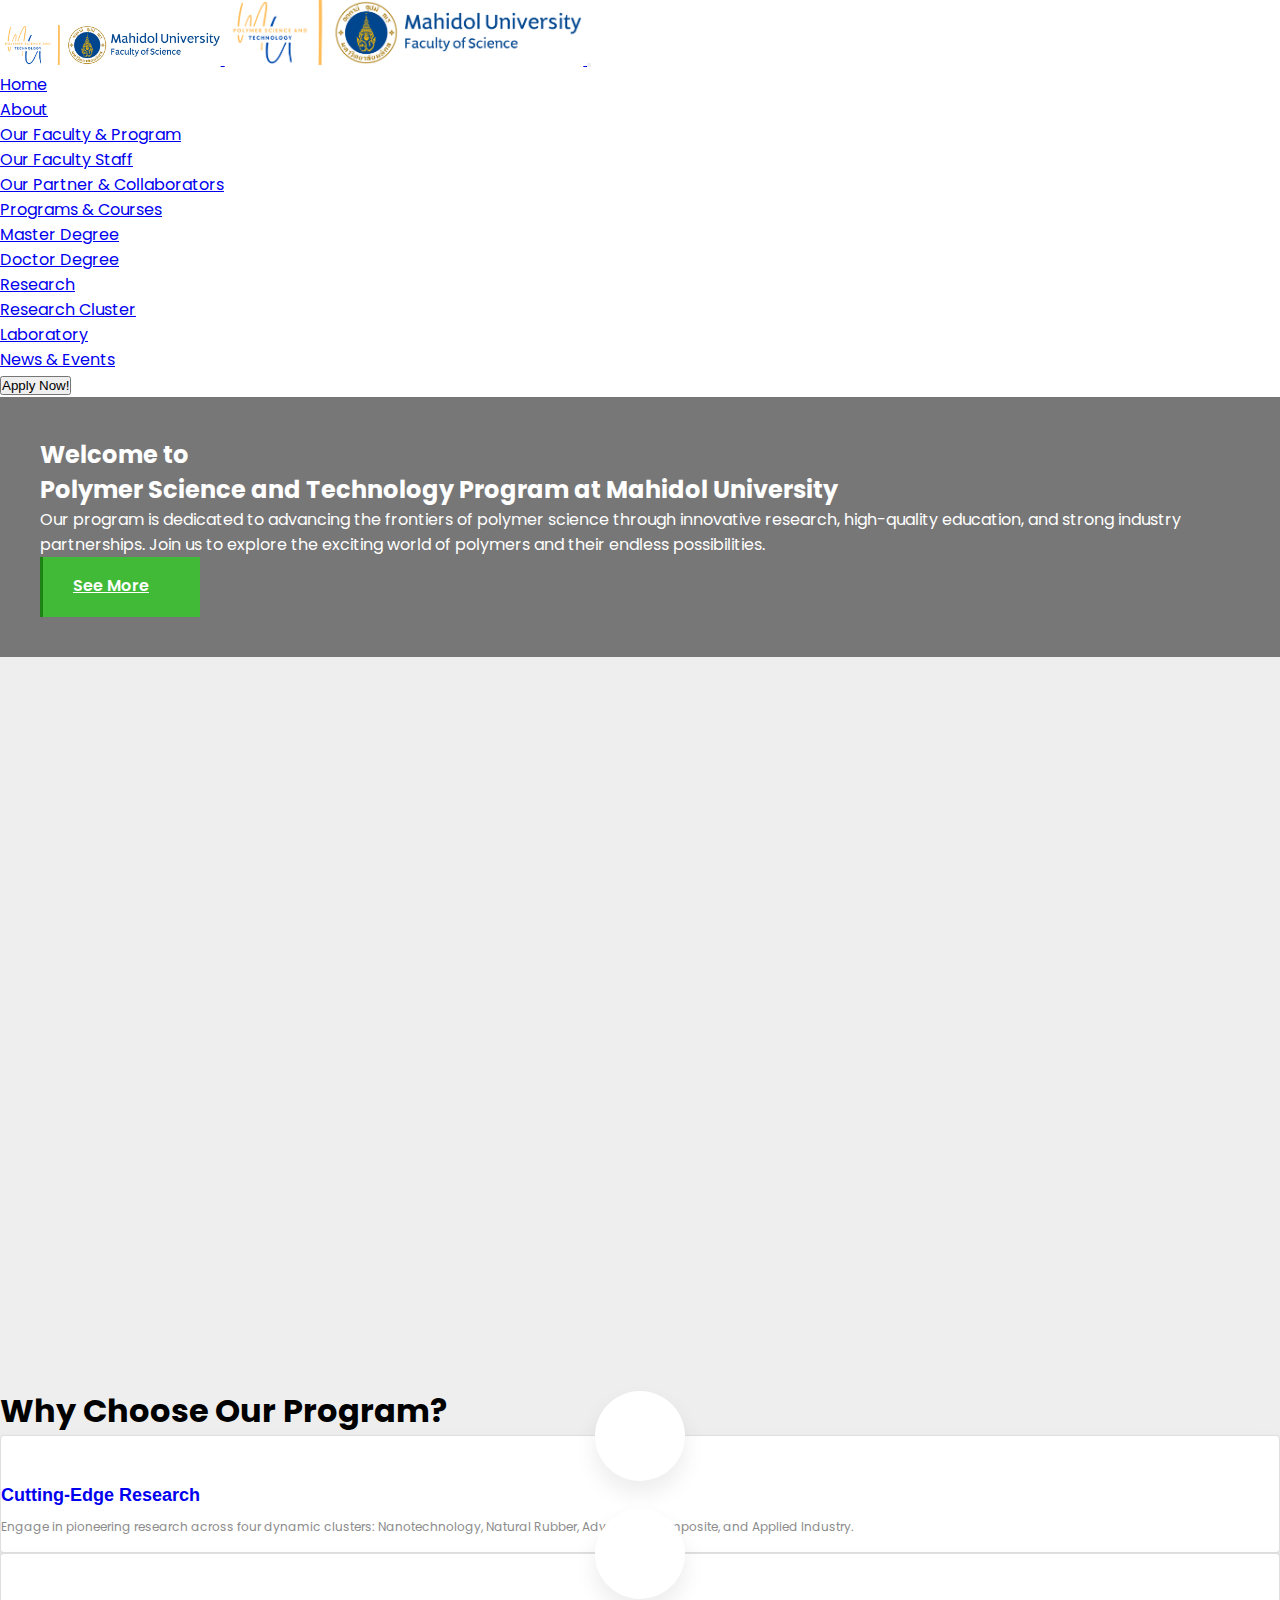
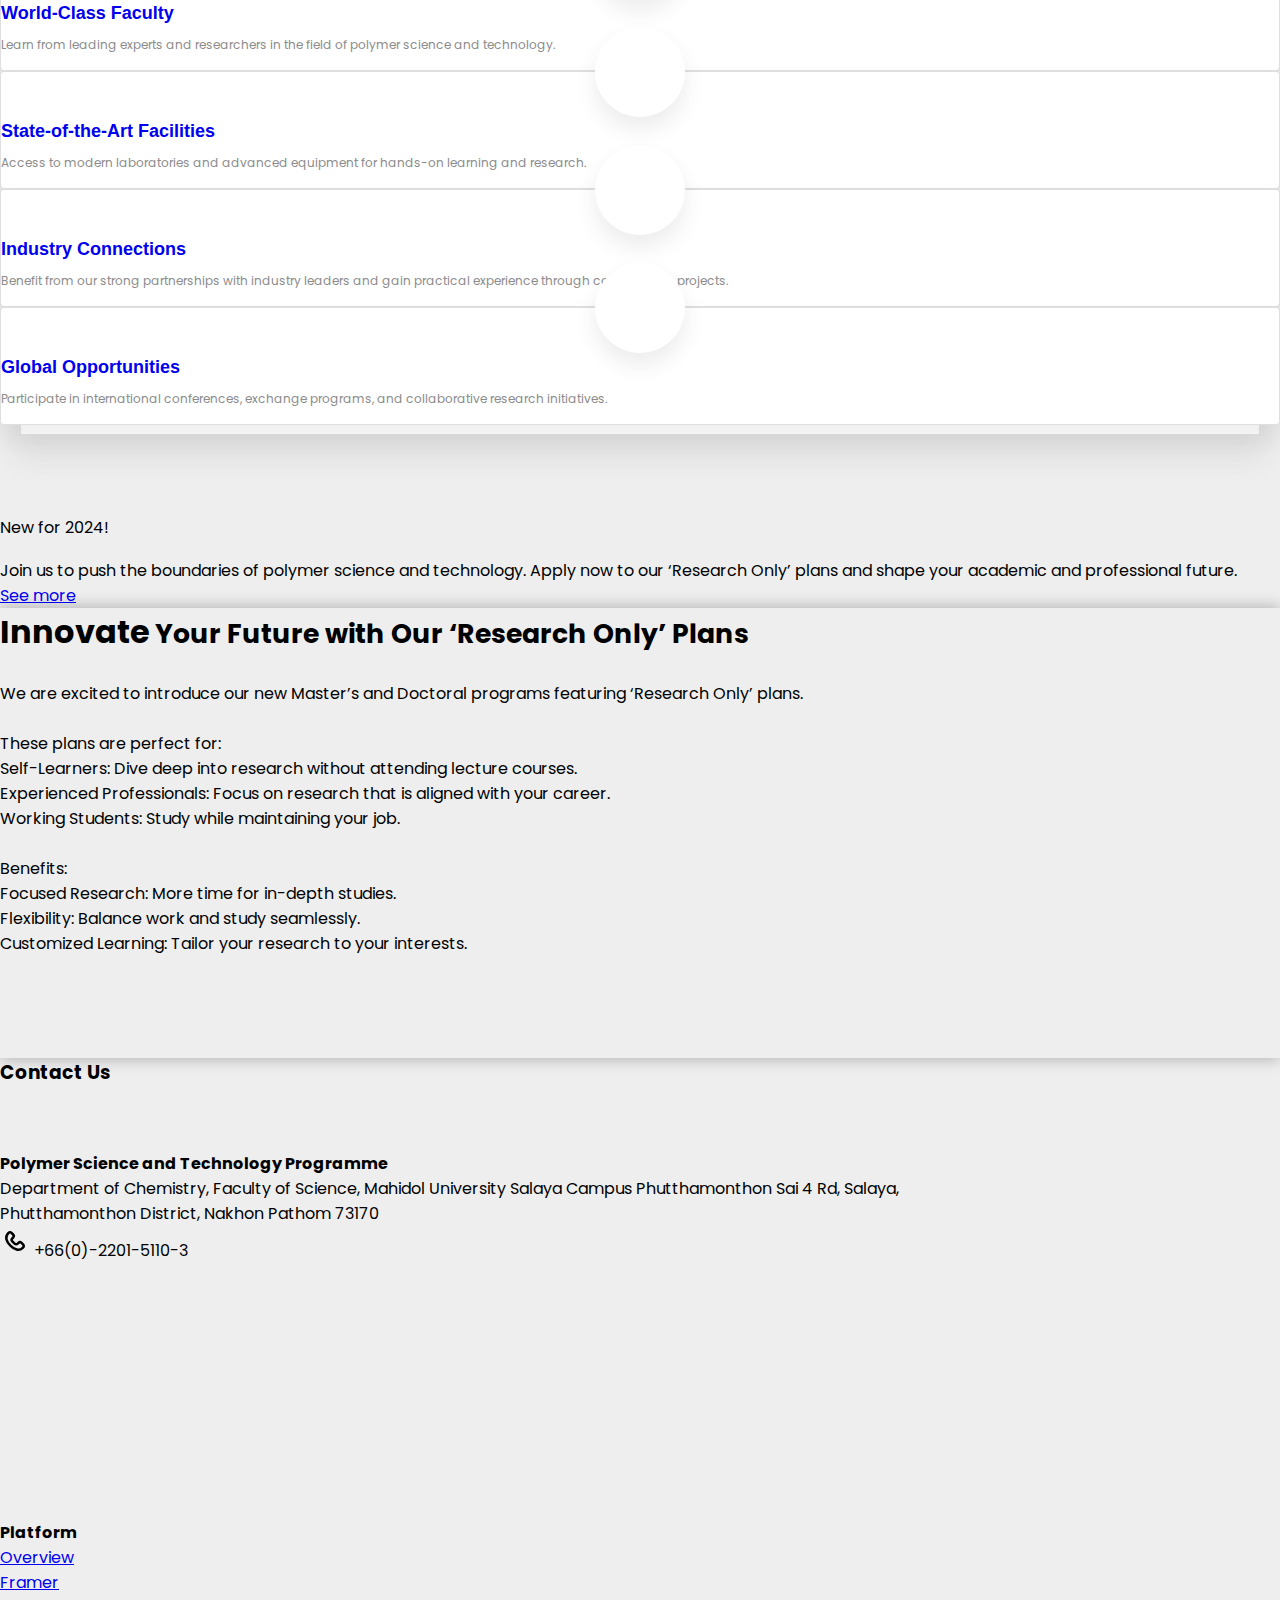
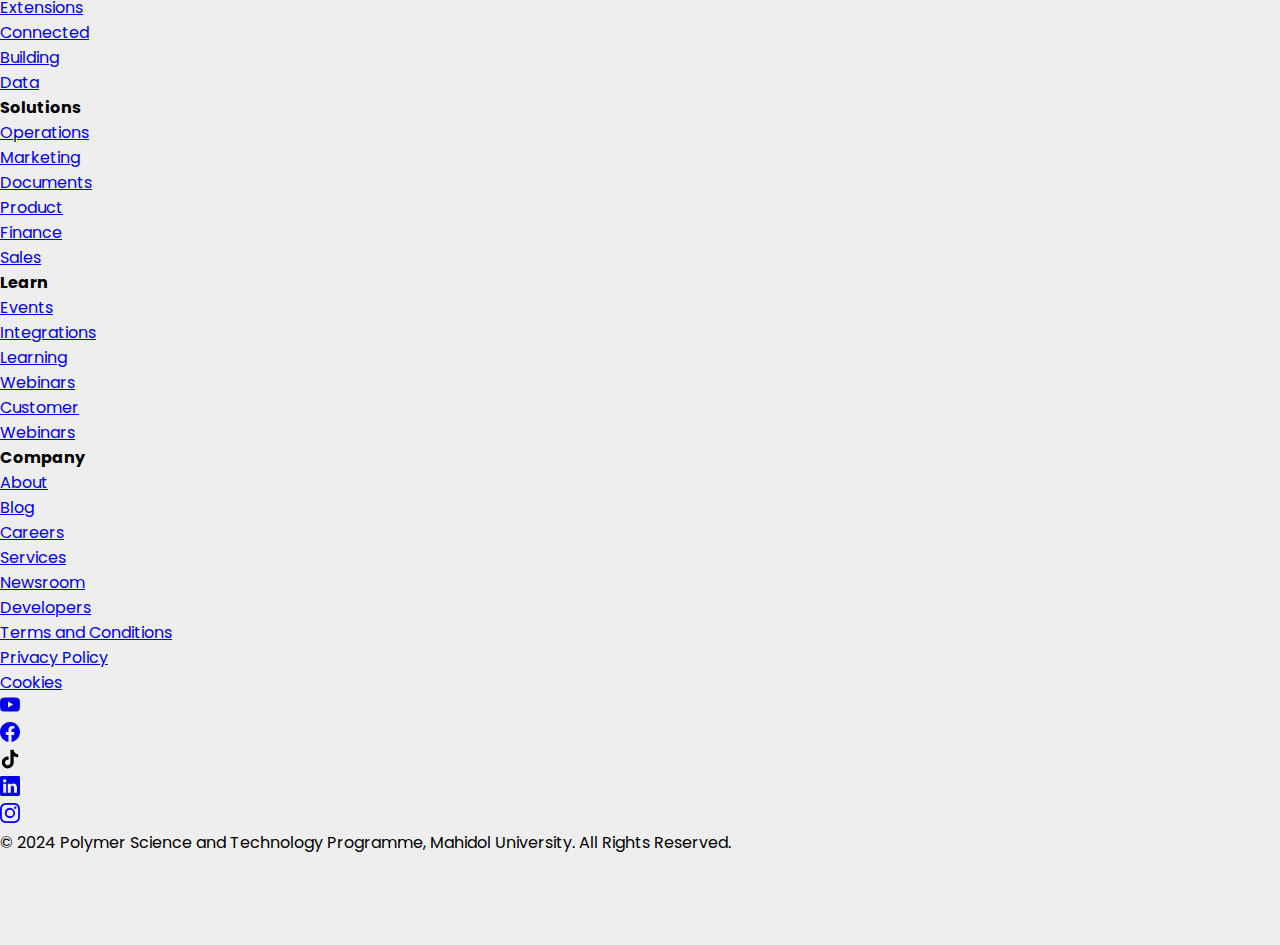
==== commit 5fb71bd1: "After Review #2" ====
--- a/index.html
+++ b/index.html
@@ -29,11 +29,11 @@
     <nav class="navbar navbar-expand-lg navbar-light fixed-top" style="background-color: white;">
         <div class="container">
             <!--Visible only on mobile -->
-            <a class="navbar-brand d-block d-sm-none d-lg-none" href="#">
+            <a class="navbar-brand d-block d-sm-none d-lg-none" href="./index.html">
             <img src="./sorces/polymer_logo.png" height="40" alt="">
             </a>
             <!-- Hidden only on mobile-->
-            <a class="navbar-brand d-none d-sm-block" href="#">
+            <a class="navbar-brand d-none d-sm-block" href="./index.html">
                 <img src="./sorces/polymer_logo.png" height="65" alt="">
             </a>
             <button
@@ -67,7 +67,7 @@
                     <ul class="dropdown-menu">
                     <li><a class="dropdown-item" href="./vision.html">Our Faculty & Program</a></li>
                     <li><a class="dropdown-item" href="./staff.html">Our Faculty Staff</a></li>
-                    <li><a class="dropdown-item" href="./staff.html">Our Partner & Collaborators</a></li>
+                    <li><a class="dropdown-item" href="./partner.html">Our Partner & Collaborators</a></li>
                     </ul>
                 </li>
                 <!-- Program Menu -->
@@ -208,7 +208,7 @@
                   <a class="card" href="#">
                       <div class="box-shadow bg-white rounded-circle mx-auto text-center" style="width: 90px; height: 90px; margin-top: -45px;"><i class="fa fa-car fa-3x head-icon"></i></div>
                       <div class="card-body text-center">
-                          <h3 class="card-title pt-1">Back-End Development</h3>
+                          <h3 class="card-title pt-1">Industry Connections</h3>
                           <p class="card-text text-sm">Benefit from our strong partnerships with industry leaders and gain practical experience through collaborative projects.
                           </p><i class="fe-icon-arrow-right"></i></span>
                       </div>
@@ -466,17 +466,12 @@
                   <ul class="m-0 list-unstyled d-flex gap-3 gap-xl-4">
                     <li>
                       <a href="#!" class="fs-8 link-dark bsb-ls-1 text-decoration-none link-opacity-75-hover">
-                        Legal
+                        Terms and Conditions
                       </a>
                     </li>
                     <li>
                       <a href="#!" class="fs-8 link-dark bsb-ls-1 text-decoration-none link-opacity-75-hover">
-                        Status
-                      </a>
-                    </li>
-                    <li>
-                      <a href="#!" class="fs-8 link-dark bsb-ls-1 text-decoration-none link-opacity-75-hover">
-                        Security
+                        Privacy Policy
                       </a>
                     </li>
                     <li>
@@ -491,24 +486,22 @@
                 <div class="social-media-wrapper">
                   <ul class="m-0 list-unstyled d-flex justify-content-sm-end gap-3 gap-xl-4">
                     <li>
-                      <a href="#!" class="link-opacity-75-hover link-dark">
+                      <a href="https://youtube.com/@polymermahidolmuscpo1039?si=-xiSP8PpfdjAVOqK" class="link-opacity-75-hover link-dark">
                         <svg xmlns="http://www.w3.org/2000/svg" width="20" height="20" fill="currentColor" class="bi bi-youtube" viewBox="0 0 16 16">
                           <path d="M8.051 1.999h.089c.822.003 4.987.033 6.11.335a2.01 2.01 0 0 1 1.415 1.42c.101.38.172.883.22 1.402l.01.104.022.26.008.104c.065.914.073 1.77.074 1.957v.075c-.001.194-.01 1.108-.082 2.06l-.008.105-.009.104c-.05.572-.124 1.14-.235 1.558a2.01 2.01 0 0 1-1.415 1.42c-1.16.312-5.569.334-6.18.335h-.142c-.309 0-1.587-.006-2.927-.052l-.17-.006-.087-.004-.171-.007-.171-.007c-1.11-.049-2.167-.128-2.654-.26a2.01 2.01 0 0 1-1.415-1.419c-.111-.417-.185-.986-.235-1.558L.09 9.82l-.008-.104A31 31 0 0 1 0 7.68v-.123c.002-.215.01-.958.064-1.778l.007-.103.003-.052.008-.104.022-.26.01-.104c.048-.519.119-1.023.22-1.402a2.01 2.01 0 0 1 1.415-1.42c.487-.13 1.544-.21 2.654-.26l.17-.007.172-.006.086-.003.171-.007A100 100 0 0 1 7.858 2zM6.4 5.209v4.818l4.157-2.408z" />
                         </svg>
                       </a>
                     </li>
                     <li>
-                      <a href="#!" class="link-opacity-75-hover link-dark">
+                      <a href="https://www.facebook.com/MUSCPO?mibextid=LQQJ4d" class="link-opacity-75-hover link-dark">
                         <svg xmlns="http://www.w3.org/2000/svg" width="20" height="20" fill="currentColor" class="bi bi-facebook" viewBox="0 0 16 16">
                           <path d="M16 8.049c0-4.446-3.582-8.05-8-8.05C3.58 0-.002 3.603-.002 8.05c0 4.017 2.926 7.347 6.75 7.951v-5.625h-2.03V8.05H6.75V6.275c0-2.017 1.195-3.131 3.022-3.131.876 0 1.791.157 1.791.157v1.98h-1.009c-.993 0-1.303.621-1.303 1.258v1.51h2.218l-.354 2.326H9.25V16c3.824-.604 6.75-3.934 6.75-7.951" />
                         </svg>
                       </a>
                     </li>
                     <li>
-                      <a href="#!" class="link-opacity-75-hover link-dark">
-                        <svg xmlns="http://www.w3.org/2000/svg" width="20" height="20" fill="currentColor" class="bi bi-twitter" viewBox="0 0 16 16">
-                          <path d="M5.026 15c6.038 0 9.341-5.003 9.341-9.334q.002-.211-.006-.422A6.7 6.7 0 0 0 16 3.542a6.7 6.7 0 0 1-1.889.518 3.3 3.3 0 0 0 1.447-1.817 6.5 6.5 0 0 1-2.087.793A3.286 3.286 0 0 0 7.875 6.03a9.32 9.32 0 0 1-6.767-3.429 3.29 3.29 0 0 0 1.018 4.382A3.3 3.3 0 0 1 .64 6.575v.045a3.29 3.29 0 0 0 2.632 3.218 3.2 3.2 0 0 1-.865.115 3 3 0 0 1-.614-.057 3.28 3.28 0 0 0 3.067 2.277A6.6 6.6 0 0 1 .78 13.58a6 6 0 0 1-.78-.045A9.34 9.34 0 0 0 5.026 15" />
-                        </svg>
+                      <a href="https://www.tiktok.com/@polymer_mahidol?_t=8o0W9mHxLHU&_r=1" class="link-opacity-75-hover link-dark">
+                        <svg width="20px" height="20px" viewBox="0 0 512 512" id="icons" xmlns="http://www.w3.org/2000/svg"><path d="M412.19,118.66a109.27,109.27,0,0,1-9.45-5.5,132.87,132.87,0,0,1-24.27-20.62c-18.1-20.71-24.86-41.72-27.35-56.43h.1C349.14,23.9,350,16,350.13,16H267.69V334.78c0,4.28,0,8.51-.18,12.69,0,.52-.05,1-.08,1.56,0,.23,0,.47-.05.71,0,.06,0,.12,0,.18a70,70,0,0,1-35.22,55.56,68.8,68.8,0,0,1-34.11,9c-38.41,0-69.54-31.32-69.54-70s31.13-70,69.54-70a68.9,68.9,0,0,1,21.41,3.39l.1-83.94a153.14,153.14,0,0,0-118,34.52,161.79,161.79,0,0,0-35.3,43.53c-3.48,6-16.61,30.11-18.2,69.24-1,22.21,5.67,45.22,8.85,54.73v.2c2,5.6,9.75,24.71,22.38,40.82A167.53,167.53,0,0,0,115,470.66v-.2l.2.2C155.11,497.78,199.36,496,199.36,496c7.66-.31,33.32,0,62.46-13.81,32.32-15.31,50.72-38.12,50.72-38.12a158.46,158.46,0,0,0,27.64-45.93c7.46-19.61,9.95-43.13,9.95-52.53V176.49c1,.6,14.32,9.41,14.32,9.41s19.19,12.3,49.13,20.31c21.48,5.7,50.42,6.9,50.42,6.9V131.27C453.86,132.37,433.27,129.17,412.19,118.66Z"/></svg>
                       </a>
                     </li>
                     <li>
@@ -519,7 +512,7 @@
                       </a>
                     </li>
                     <li>
-                      <a href="#!" class="link-opacity-75-hover link-dark">
+                      <a href="https://www.instagram.com/polymer_mahidol?igsh=MTY0MjdleXhiZDRzMA==" class="link-opacity-75-hover link-dark">
                         <svg xmlns="http://www.w3.org/2000/svg" width="20" height="20" fill="currentColor" class="bi bi-instagram" viewBox="0 0 16 16">
                           <path d="M8 0C5.829 0 5.556.01 4.703.048 3.85.088 3.269.222 2.76.42a3.9 3.9 0 0 0-1.417.923A3.9 3.9 0 0 0 .42 2.76C.222 3.268.087 3.85.048 4.7.01 5.555 0 5.827 0 8.001c0 2.172.01 2.444.048 3.297.04.852.174 1.433.372 1.942.205.526.478.972.923 1.417.444.445.89.719 1.416.923.51.198 1.09.333 1.942.372C5.555 15.99 5.827 16 8 16s2.444-.01 3.298-.048c.851-.04 1.434-.174 1.943-.372a3.9 3.9 0 0 0 1.416-.923c.445-.445.718-.891.923-1.417.197-.509.332-1.09.372-1.942C15.99 10.445 16 10.173 16 8s-.01-2.445-.048-3.299c-.04-.851-.175-1.433-.372-1.941a3.9 3.9 0 0 0-.923-1.417A3.9 3.9 0 0 0 13.24.42c-.51-.198-1.092-.333-1.943-.372C10.443.01 10.172 0 7.998 0zm-.717 1.442h.718c2.136 0 2.389.007 3.232.046.78.035 1.204.166 1.486.275.373.145.64.319.92.599s.453.546.598.92c.11.281.24.705.275 1.485.039.843.047 1.096.047 3.231s-.008 2.389-.047 3.232c-.035.78-.166 1.203-.275 1.485a2.5 2.5 0 0 1-.599.919c-.28.28-.546.453-.92.598-.28.11-.704.24-1.485.276-.843.038-1.096.047-3.232.047s-2.39-.009-3.233-.047c-.78-.036-1.203-.166-1.485-.276a2.5 2.5 0 0 1-.92-.598 2.5 2.5 0 0 1-.6-.92c-.109-.281-.24-.705-.275-1.485-.038-.843-.046-1.096-.046-3.233s.008-2.388.046-3.231c.036-.78.166-1.204.276-1.486.145-.373.319-.64.599-.92s.546-.453.92-.598c.282-.11.705-.24 1.485-.276.738-.034 1.024-.044 2.515-.045zm4.988 1.328a.96.96 0 1 0 0 1.92.96.96 0 0 0 0-1.92m-4.27 1.122a4.109 4.109 0 1 0 0 8.217 4.109 4.109 0 0 0 0-8.217m0 1.441a2.667 2.667 0 1 1 0 5.334 2.667 2.667 0 0 1 0-5.334" />
                         </svg>
@@ -538,11 +531,7 @@
             <div class="row">
               <div class="col-12">
                 <div class="copyright-wrapper mb-1 fs-7 text-center">
-                  &copy; 2024. All Rights Reserved.
-                </div>
-                <div class="credit-wrapper text-secondary fs-8 text-center">
-                  Built by<a href="https://bootstrapbrain.com/" class="link-secondary text-decoration-none">
-                    BootstrapBrain</a> with <span class="text-primary">&#9829;</span>
+                  &copy; 2024 Polymer Science and Technology Programme, Mahidol University. All Rights Reserved.
                 </div>
               </div>
             </div>
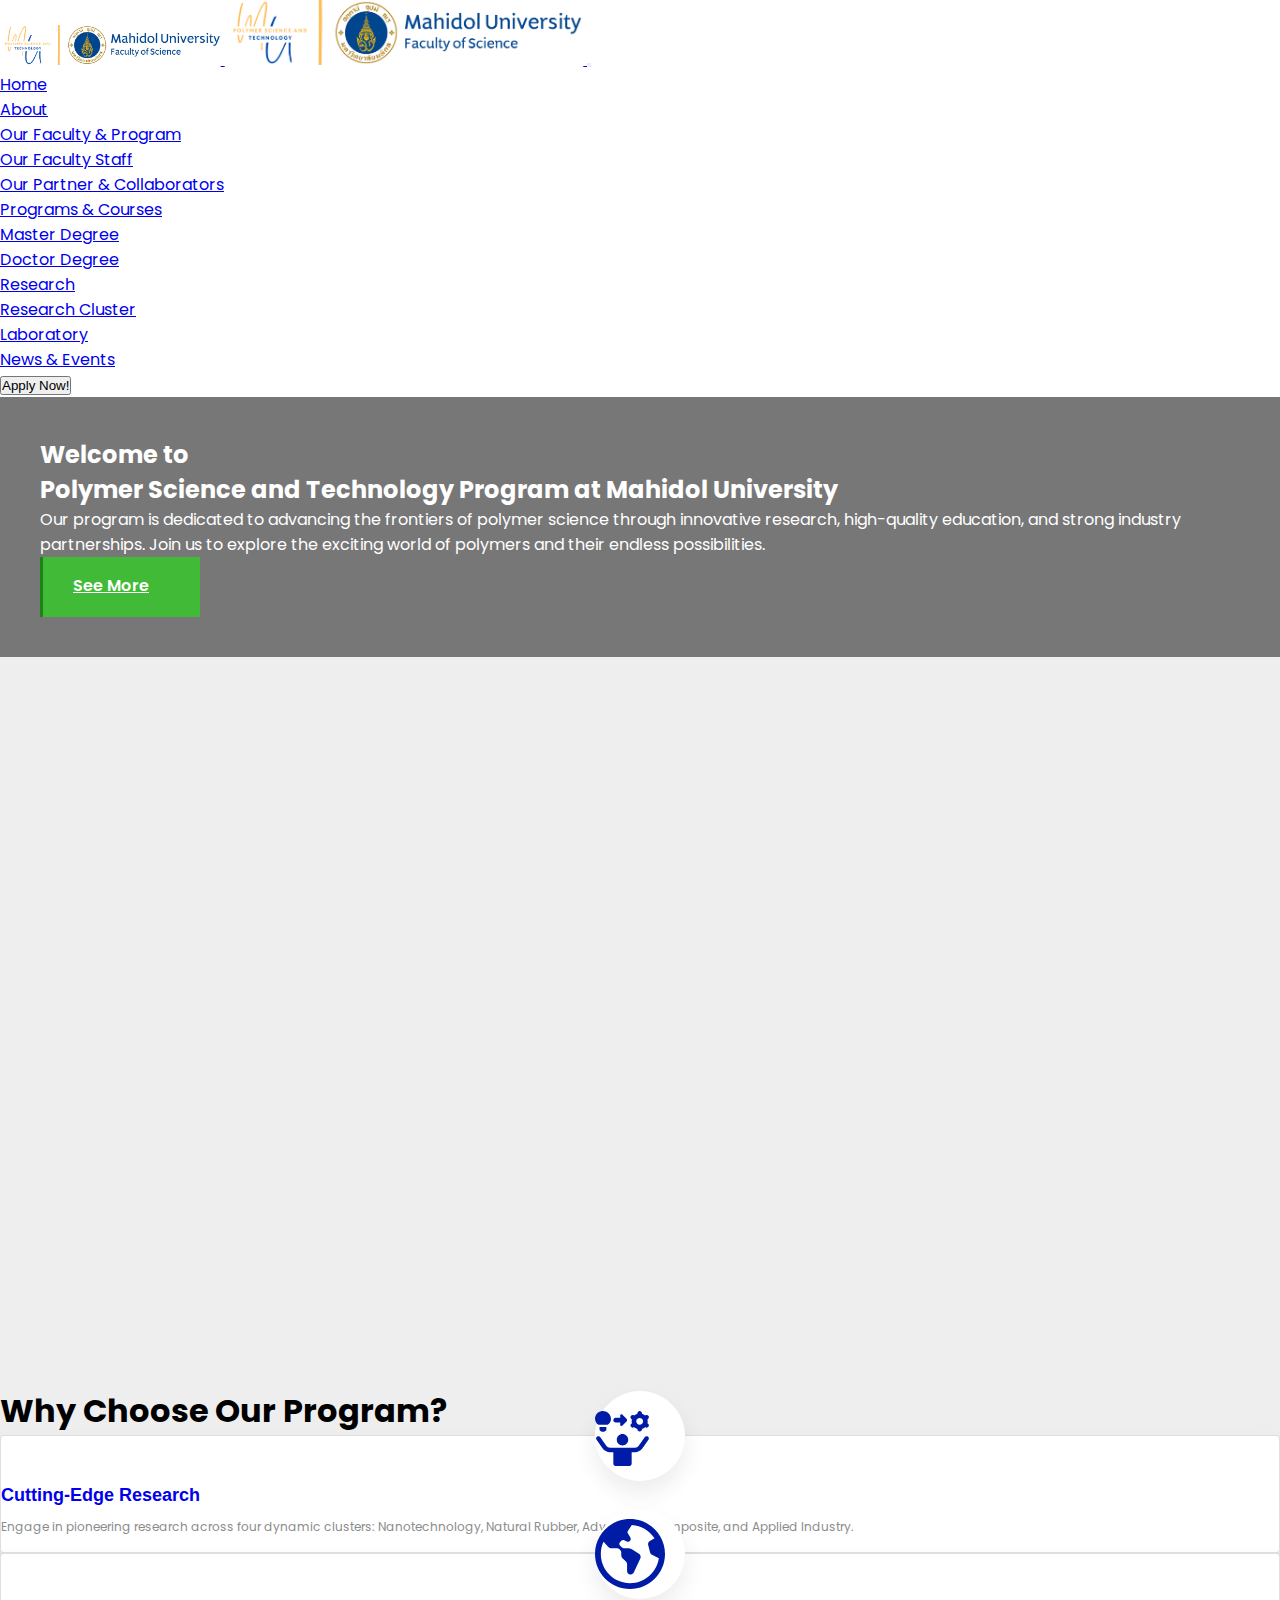
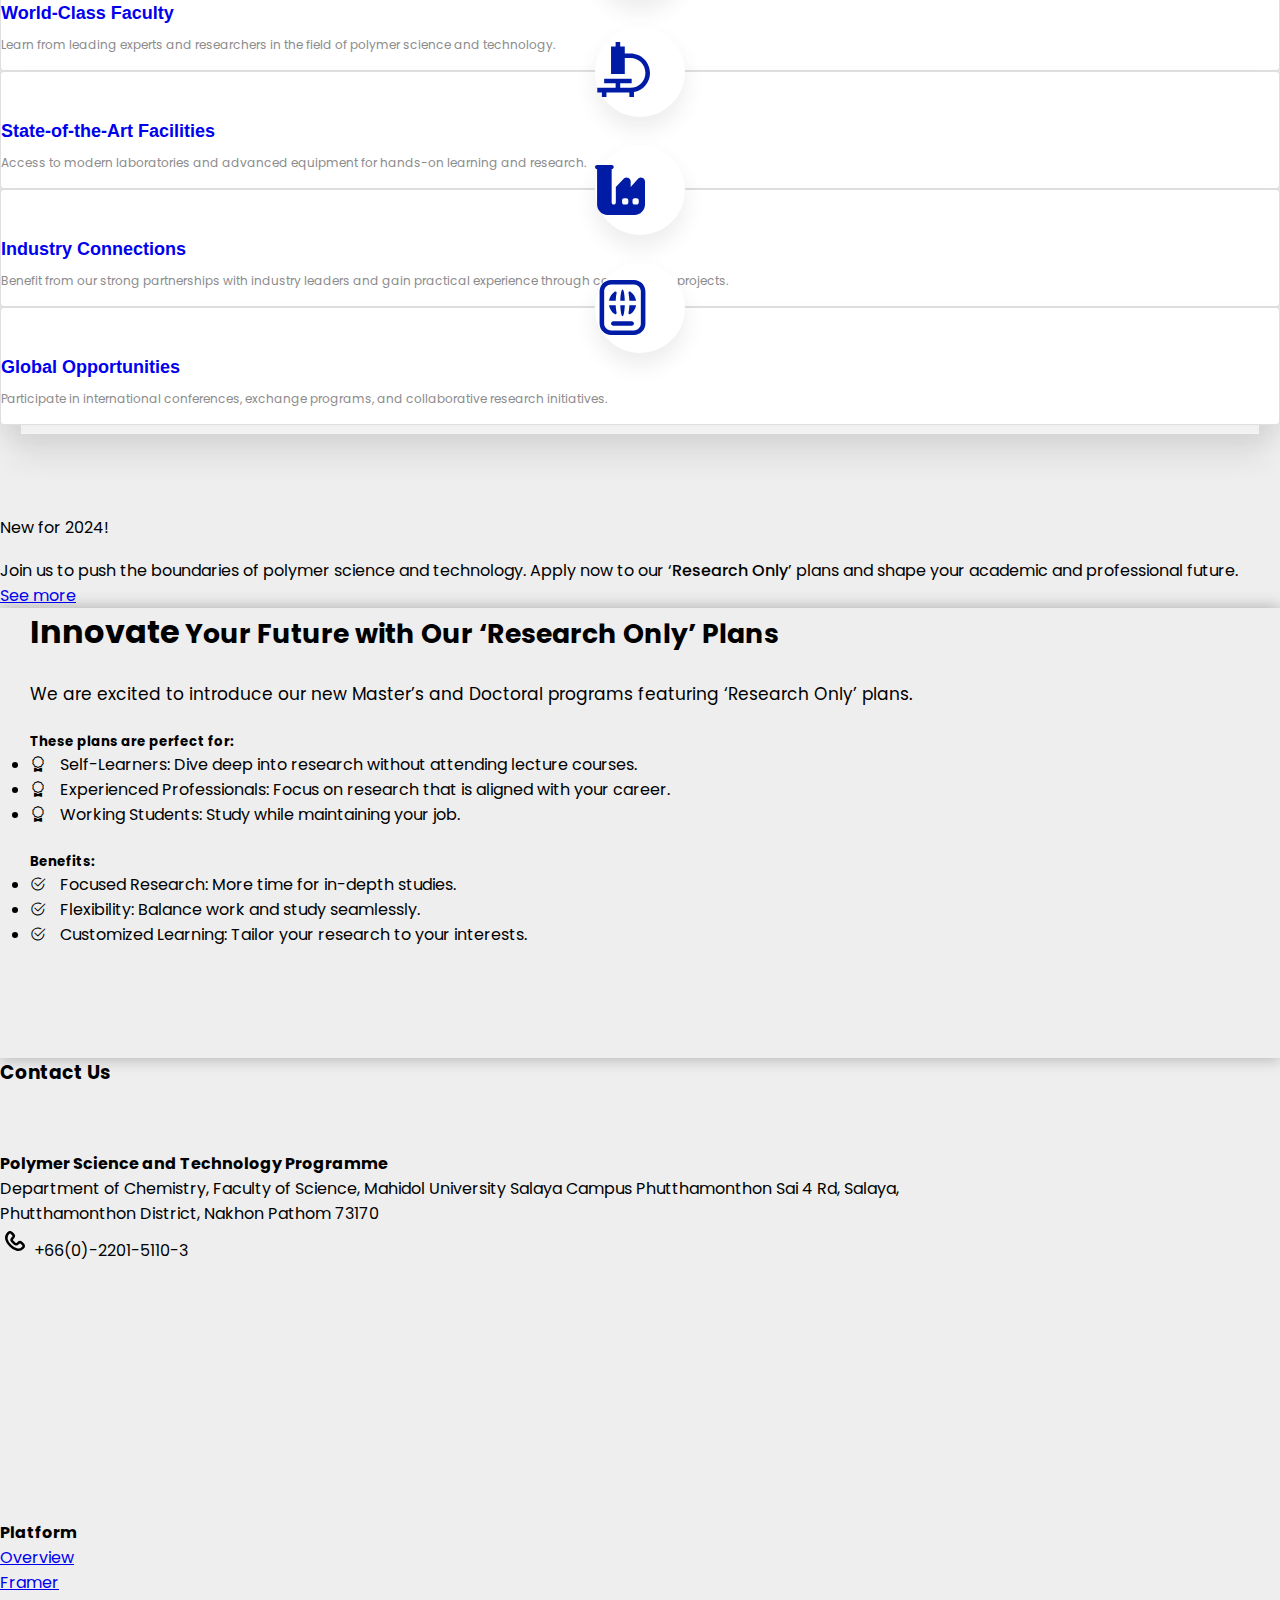
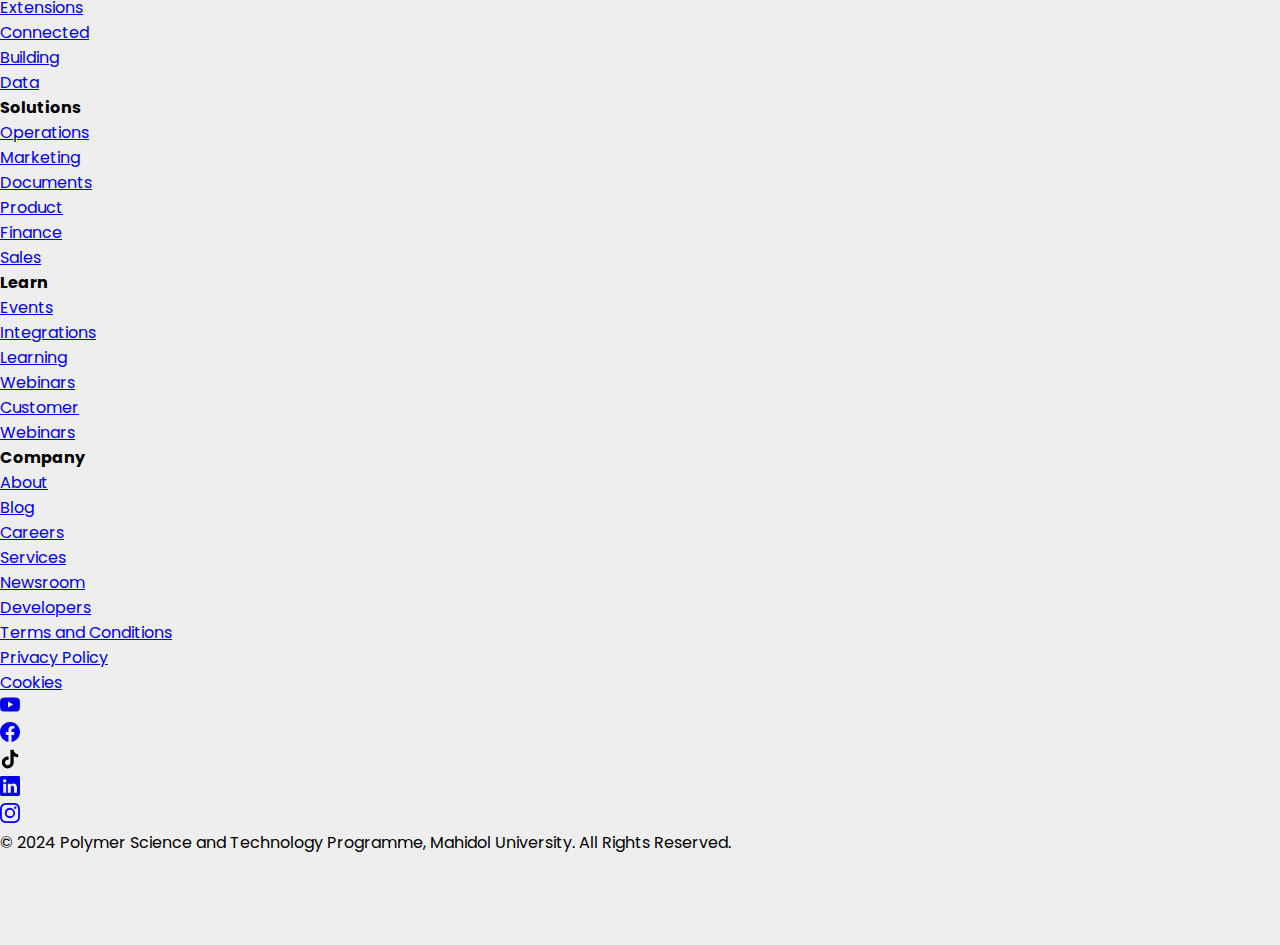
==== commit 36bd26e4: "After Review #3" ====
--- a/index.html
+++ b/index.html
@@ -22,6 +22,15 @@
     <link rel="stylesheet" href="https://cdn.ayroui.com/1.0/css/tiny-slider.css" />
     <link rel="stylesheet" href="style.css" />
     <!-- Animate Slide End -->
+
+    <link rel="stylesheet" href="https://cdn.jsdelivr.net/npm/bootstrap-icons@1.11.3/font/bootstrap-icons.min.css">
+    
+    <style>
+      #bullets {
+  display: inline-block;
+  width: 30px;
+}
+    </style>
 </head>
 <body>
     
@@ -131,7 +140,7 @@
                       <p class="animated fadeInRight">
                         Our program is dedicated to advancing the frontiers of polymer science through innovative research, high-quality education, and strong industry partnerships. Join us to explore the exciting world of polymers and their endless possibilities.
                       </p>
-                      <a class="animated fadeInUp btn delicious-btn" href="#"
+                      <a class="animated fadeInUp btn delicious-btn" href="./vision.html"
                         >See more</a
                       >
                     </div>
@@ -161,7 +170,7 @@
     <!-- Research Cluster Start -->
     <div class="container" style="margin-top: 10vh; margin-bottom: 1vh">
         <div class="pricing-header p-3 pb-md-4 mx-auto text-center">
-            <h1 class="display-4 fw-normal">Why Choose Our Program?</h1>
+            <h1 class="display-5 fw-bold mb-3">Why Choose Our Program?</h1>
             <!-- <p class="fs-5 text-muted">
             Quickly build an effective pricing table for your potential
             customers with this Bootstrap example. It’s built with default
@@ -174,7 +183,12 @@
           <div class="row pt-5 mt-30">
               <div class="col-lg-4 col-sm-6 mb-30 pb-5">
                   <a class="card" href="#">
-                      <div class="box-shadow bg-white rounded-circle mx-auto text-center" style="width: 90px; height: 90px; margin-top: -45px;"><i class="fa fa-user fa-3x head-icon"></i></div>
+                      <div class="box-shadow bg-white rounded-circle mx-auto text-center" style="width: 90px; height: 90px; margin-top: -45px;">
+                        <?xml version="1.0" encoding="UTF-8"?>
+                        <svg xmlns="http://www.w3.org/2000/svg" id="Layer_1" data-name="Layer 1" viewBox="0 0 24 24" style="width: 55px; margin-top: 20px; fill:rgb(0, 28, 166);">
+                          <path d="m14.5,12.5c0,1.381-1.119,2.5-2.5,2.5s-2.5-1.119-2.5-2.5,1.119-2.5,2.5-2.5,2.5,1.119,2.5,2.5Zm7.181-1.073l-2.604,3.721c-.374.534-.986.853-1.638.853H6.562c-.652,0-1.265-.318-1.638-.853l-2.604-3.721c-.316-.452-.94-.562-1.393-.246-.453.316-.562.94-.246,1.393l2.604,3.721c.748,1.068,1.973,1.706,3.277,1.706h1.438v5c0,.553.448,1,1,1h6c.552,0,1-.447,1-1v-5h1.438c1.304,0,2.529-.638,3.277-1.706l2.604-3.721c.316-.452.207-1.076-.246-1.393-.452-.315-1.075-.206-1.393.246Zm-12.681-6.427h2v.949c0,.516.623.774.988.409l1.767-1.767c.327-.327.327-.856,0-1.183l-1.767-1.767c-.365-.365-.988-.106-.988.409v.949h-2c-.552,0-1,.447-1,1s.448,1,1,1Zm14.377,1.783c-.186.317-.52.493-.863.493-.172,0-.347-.044-.506-.138l-.137-.081c-.387.359-.854.623-1.372.779v.163c0,.553-.448,1-1,1s-1-.447-1-1v-.163c-.517-.156-.985-.42-1.372-.779l-.137.081c-.159.094-.333.138-.506.138-.343,0-.677-.176-.863-.493-.28-.476-.121-1.089.355-1.369l.134-.079c-.066-.269-.112-.546-.112-.835s.045-.566.112-.835l-.134-.079c-.476-.28-.635-.894-.355-1.369.28-.478.893-.636,1.369-.355l.137.081c.387-.359.854-.623,1.372-.779v-.163c0-.553.448-1,1-1s1,.447,1,1v.163c.517.156.985.42,1.372.779l.137-.081c.476-.279,1.089-.122,1.369.355.28.476.121,1.089-.355,1.369l-.134.079c.066.269.112.546.112.835s-.045.566-.112.835l.134.079c.476.28.635.894.355,1.369Zm-2.377-2.283c0-.827-.673-1.5-1.5-1.5s-1.5.673-1.5,1.5.673,1.5,1.5,1.5,1.5-.673,1.5-1.5ZM2.971,9h1c.552,0,1-.448,1-1v-1H1.971v1c0,.552.448,1,1,1Zm-1.5-3h4c1-.5,1.5-1.541,1.5-2.5,0-1.073-.482-2.072-1.323-2.742C4.807.09,3.715-.153,2.648.094,1.373.389.358,1.404.064,2.68c-.284,1.232.407,2.82,1.407,3.32Z"/>
+                        </svg>                        
+                      </div>
                       <div class="card-body text-center">
                           <h3 class="card-title pt-1">Cutting-Edge Research</h3>
                           <p class="card-text text-sm">Engage in pioneering research across four dynamic clusters: Nanotechnology, Natural Rubber, Advanced Composite, and Applied Industry.
@@ -184,7 +198,10 @@
               </div>
               <div class="col-lg-4 col-sm-6 mb-30 pb-5">
                   <a class="card" href="#">
-                      <div class="box-shadow bg-white rounded-circle mx-auto text-center" style="width: 90px; height: 90px; margin-top: -45px;"><i class="fa fa-user-circle-o fa-3x head-icon"></i></div>
+                      <div class="box-shadow bg-white rounded-circle mx-auto text-center" style="width: 90px; height: 90px; margin-top: -45px;">
+                        <?xml version="1.0" encoding="UTF-8"?>
+                        <svg xmlns="http://www.w3.org/2000/svg" id="Layer_1" data-name="Layer 1" viewBox="0 0 24 24" style="width: 70px; margin-top: 10px; fill:rgb(0, 28, 166);"><path d="m12,0C5.383,0,0,5.383,0,12s5.383,12,12,12,12-5.383,12-12S18.617,0,12,0Zm0,22c-5.514,0-10-4.486-10-10,0-1.494.33-2.912.92-4.187l1.666,1.751c.265.278.632.436,1.016.436h1.949c.288,0,.564.114.768.318l.373.373c.198.198.309.466.309.745v.963c0,.385.153.753.425,1.025l1.19,1.19c.247.247.386.582.386.931v2.365c0,.602.488,1.09,1.09,1.09h.213c.425,0,.811-.247.989-.633l2.241-4.856c.267-.578.062-1.263-.477-1.601l-2.562-1.601c-.323-.202-.696-.309-1.077-.309h-1.431c-.311,0-.61-.124-.83-.344l-.592-.592c-.312-.312-.312-.817,0-1.128l.529-.529c.243-.243.614-.303.921-.149l.88.44c.361.181.798.11,1.084-.176l.003-.003c.305-.305.363-.778.141-1.147l-.837-1.396c-.175-.292-.171-.654.014-.94.296-.457.78-1.202,1.316-2.016,3.272.2,6.125,1.98,7.801,4.586l-1.59.917c-.49.282-.733.855-.595,1.403l.627,2.507c.09.36.333.662.665.827l2.373,1.178c-.699,4.835-4.871,8.562-9.896,8.562Z"/></svg>
+                      </div>
                       <div class="card-body text-center">
                           <h3 class="card-title pt-1">World-Class Faculty</h3>
                           <p class="card-text text-sm">Learn from leading experts and researchers in the field of polymer science and technology.
@@ -194,7 +211,10 @@
               </div>
               <div class="col-lg-4 col-sm-6 mb-30 pb-5">
                   <a class="card" href="#">
-                      <div class="box-shadow bg-white rounded-circle mx-auto text-center" style="width: 90px; height: 90px; margin-top: -45px;"><i class="fa fa-address-book fa-3x head-icon"></i></div>
+                      <div class="box-shadow bg-white rounded-circle mx-auto text-center" style="width: 90px; height: 90px; margin-top: -45px;">
+                        <?xml version="1.0" encoding="UTF-8"?>
+                        <svg xmlns="http://www.w3.org/2000/svg" id="Layer_1" data-name="Layer 1" viewBox="0 0 24 24" style="width: 55px; margin-top: 15px; fill:rgb(0, 28, 166);"><path d="m24,13.5c0-4.687-3.813-8.5-8.5-8.5h-2.5v-3h-2V0h-2v2h-2v12h6v-7h2.5c3.584,0,6.5,2.916,6.5,6.5s-2.916,6.5-6.5,6.5h-4.5v-2h5v-2H4v2h5v2H1v2h2v2h2v-2h10v2h2v-2.141c3.973-.712,7-4.185,7-8.359Z"/></svg>
+                      </div>
                       <div class="card-body text-center">
                           <h3 class="card-title pt-1">State-of-the-Art Facilities</h3>
                           <p class="card-text text-sm">Access to modern laboratories and advanced equipment for hands-on learning and research.
@@ -206,7 +226,12 @@
           <div class="row pt-5 mt-30 justify-content-center">
               <div class="col-lg-4 col-sm-6 mb-30 pb-5">
                   <a class="card" href="#">
-                      <div class="box-shadow bg-white rounded-circle mx-auto text-center" style="width: 90px; height: 90px; margin-top: -45px;"><i class="fa fa-car fa-3x head-icon"></i></div>
+                      <div class="box-shadow bg-white rounded-circle mx-auto text-center" style="width: 90px; height: 90px; margin-top: -45px;">
+                        <?xml version="1.0" encoding="UTF-8"?>
+                        <svg xmlns="http://www.w3.org/2000/svg" id="Layer_1" data-name="Layer 1" viewBox="0 0 24 24" style="width: 50px; margin-top: 20px; fill:rgb(0, 28, 166);">
+                          <path d="m22.97,6.251c-.637-.354-1.415-.331-2.1.101l-3.74,4.148v-2.5c0-.727-.395-1.397-1.03-1.749-.637-.354-1.416-.331-2.1.101l-4,4.15v7.499c0,.552-.447,1-1,1s-1-.448-1-1V2c.553,0,1-.448,1-1s-.447-1-1-1H1C.447,0,0,.448,0,1s.447,1,1,1v17c0,2.757,2.243,5,5,5h13c2.757,0,5-2.243,5-5v-11c0-.727-.395-1.397-1.03-1.749Zm-6.97,11.749c0,.552-.448,1-1,1h-1c-.552,0-1-.448-1-1v-1c0-.552.448-1,1-1h1c.552,0,1,.448,1,1v1Zm5,0c0,.552-.448,1-1,1h-1c-.552,0-1-.448-1-1v-1c0-.552.448-1,1-1h1c.552,0,1,.448,1,1v1Z"/>
+                        </svg>                        
+                      </div>
                       <div class="card-body text-center">
                           <h3 class="card-title pt-1">Industry Connections</h3>
                           <p class="card-text text-sm">Benefit from our strong partnerships with industry leaders and gain practical experience through collaborative projects.
@@ -216,7 +241,10 @@
               </div>
               <div class="col-lg-4 col-sm-6 mb-30 pb-5">
                   <a class="card" href="#">
-                      <div class="box-shadow bg-white rounded-circle mx-auto text-center" style="width: 90px; height: 90px; margin-top: -45px;"><i class="fa fa-camera fa-3x head-icon"></i></div>
+                      <div class="box-shadow bg-white rounded-circle mx-auto text-center" style="width: 90px; height: 90px; margin-top: -45px;">
+                        <?xml version="1.0" encoding="UTF-8"?>
+                        <svg xmlns="http://www.w3.org/2000/svg" id="Layer_1" data-name="Layer 1" viewBox="0 0 24 24" style="width: 55px; margin-top: 17px; fill:rgb(0, 28, 166);"><path d="M16,20H8c-.553,0-1-.448-1-1s.447-1,1-1h8c.553,0,1,.448,1,1s-.447,1-1,1Zm6-1V5c0-2.757-2.243-5-5-5H7C4.243,0,2,2.243,2,5v14c0,2.757,2.243,5,5,5h10c2.757,0,5-2.243,5-5ZM17,2c1.654,0,3,1.346,3,3v14c0,1.654-1.346,3-3,3H7c-1.654,0-3-1.346-3-3V5c0-1.654,1.346-3,3-3h10Zm-5.954,9c.107,2.564,.435,4.829,.977,4.829s.87-2.265,.977-4.829h-1.954Zm3.562-5.334c-.102-.493,.466-.839,.877-.548,1.271,.902,2.178,2.282,2.448,3.882h-2.935c-.039-.861-.14-2.119-.39-3.334Zm-2.585-1.495c.561,0,.87,2.265,.977,4.829h-1.954c.107-2.564,.416-4.829,.977-4.829Zm-2.585,1.495c-.251,1.215-.351,2.473-.39,3.334h-2.935c.27-1.6,1.177-2.98,2.448-3.882,.41-.291,.978,.055,.877,.548Zm5.169,8.668c.251-1.215,.351-2.473,.39-3.334h2.935c-.27,1.6-1.177,2.98-2.448,3.882-.41,.291-.978-.055-.877-.548Zm-5.169,0c.102,.493-.466,.839-.877,.548-1.271-.902-2.178-2.282-2.448-3.882h2.935c.039,.861,.14,2.119,.39,3.334Z"/></svg>                        
+                      </div>
                       <div class="card-body text-center">
                           <h3 class="card-title pt-1">Global Opportunities</h3>
                           <p class="card-text text-sm">Participate in international conferences, exchange programs, and collaborative research initiatives.
@@ -232,13 +260,13 @@
     <div class="container" style="margin-top: 10vh; margin-bottom: 10vh">
         <div class="row align-items-center">
             <div class="col-lg-4 mb-3 mb-md-0">
-            <span class="display-4 fw-normal"
+            <span class="display-5 fw-bold mb-3""
                 >New for 2024!</span
             >
             <p class="fs-5 text-muted" style="margin-top: 2vh;">
-                Join us to push the boundaries of polymer science and technology. Apply now to our ‘Research Only’ plans and shape your academic and professional future.
+                Join us to push the boundaries of polymer science and technology. Apply now to our ‘<span style="color: black; font-weight: 500;">Research Only</span>’ plans and shape your academic and professional future.
             </p>
-            <a href="#" class="lead">See more</a>
+            <a href="./program_master.html" class="lead">See more</a>
             </div>
             <!-- card item -->
             <div class="col-lg-8 mb-3 mb-md-0">
@@ -246,26 +274,26 @@
                   <!-- <div class="card-header py-3">
                   <h4 class="my-0 fw-normal">Innovate Your Future with Our ‘Research Only’ Plans</h4>
                   </div> -->
-                  <div class="card-body">
+                  <div class="card-body" style="margin-left: 30px;">
                   <h1 class="card-title pricing-card-title">
                     Innovate<small class="text-muted fw-light"> Your Future with Our ‘Research Only’ Plans</small>
                   </h1>
                   <br>
-                  <p>We are excited to introduce our new Master’s and Doctoral programs featuring ‘Research Only’ plans.
+                  <p style="font-size: 17px;">We are excited to introduce our new Master’s and Doctoral programs featuring ‘Research Only’ plans.
                   </p>
                   <br>
-                  <p>These plans are perfect for:</p>
+                  <h5>These plans are perfect for:</h5>
                   <ul class="list-unstyled mt-3 mb-4">
-                    <li>Self-Learners: Dive deep into research without attending lecture courses.</li>
-                    <li>Experienced Professionals: Focus on research that is aligned with your career.</li>
-                    <li>Working Students: Study while maintaining your job.</li>
+                    <li><i class="bi bi-award" id="bullets"></i>Self-Learners: Dive deep into research without attending lecture courses.</li>
+                    <li><i class="bi bi-award" id="bullets"></i>Experienced Professionals: Focus on research that is aligned with your career.</li>
+                    <li><i class="bi bi-award" id="bullets"></i>Working Students: Study while maintaining your job.</li>
                   </ul>
                   <br>
-                  <p>Benefits:</p>
+                  <h5>Benefits:</h5>
                   <ul class="list-unstyled mt-3 mb-4">
-                    <li>Focused Research: More time for in-depth studies.</li>
-                    <li>Flexibility: Balance work and study seamlessly.</li>
-                    <li>Customized Learning: Tailor your research to your interests.</li>
+                    <li><i class="bi bi-check2-circle" id="bullets"></i>Focused Research: More time for in-depth studies.</li>
+                    <li><i class="bi bi-check2-circle" id="bullets"></i>Flexibility: Balance work and study seamlessly.</li>
+                    <li><i class="bi bi-check2-circle" id="bullets"></i>Customized Learning: Tailor your research to your interests.</li>
                   </ul>
                   </div>
               </div>
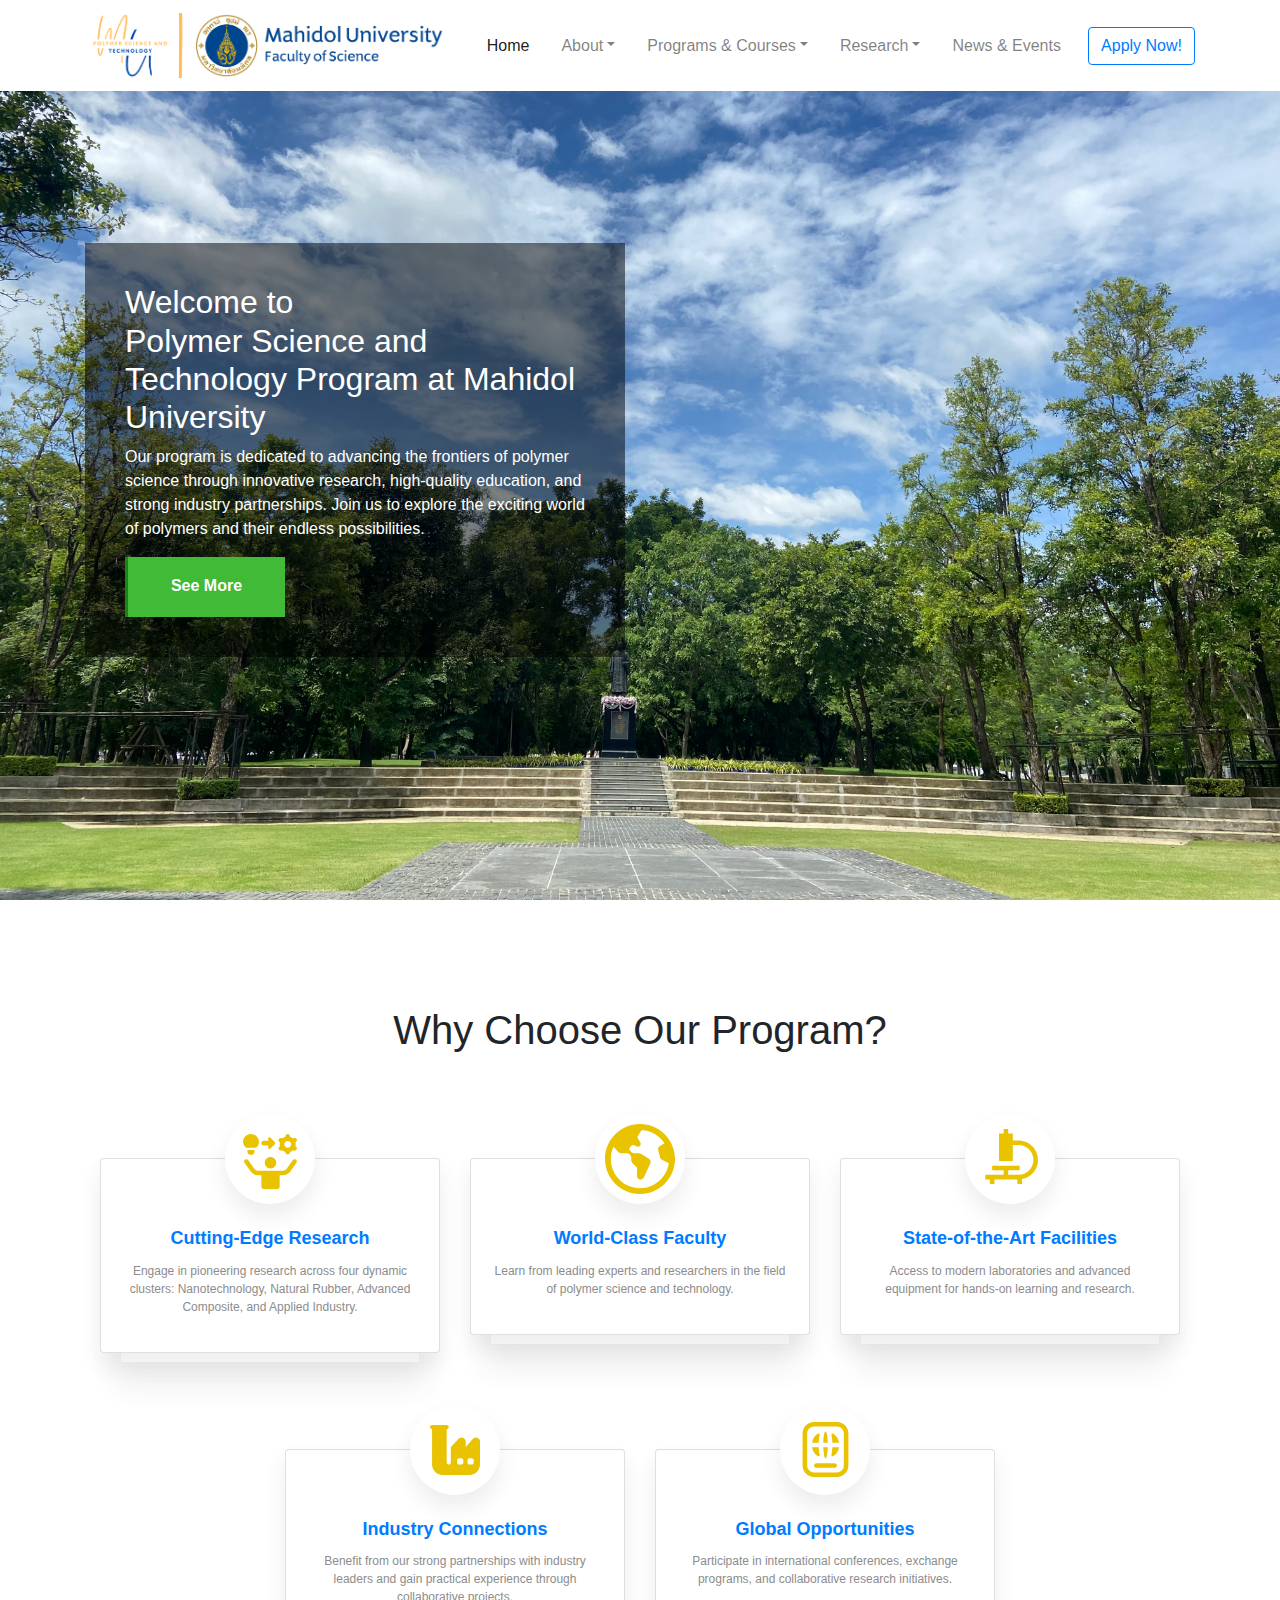
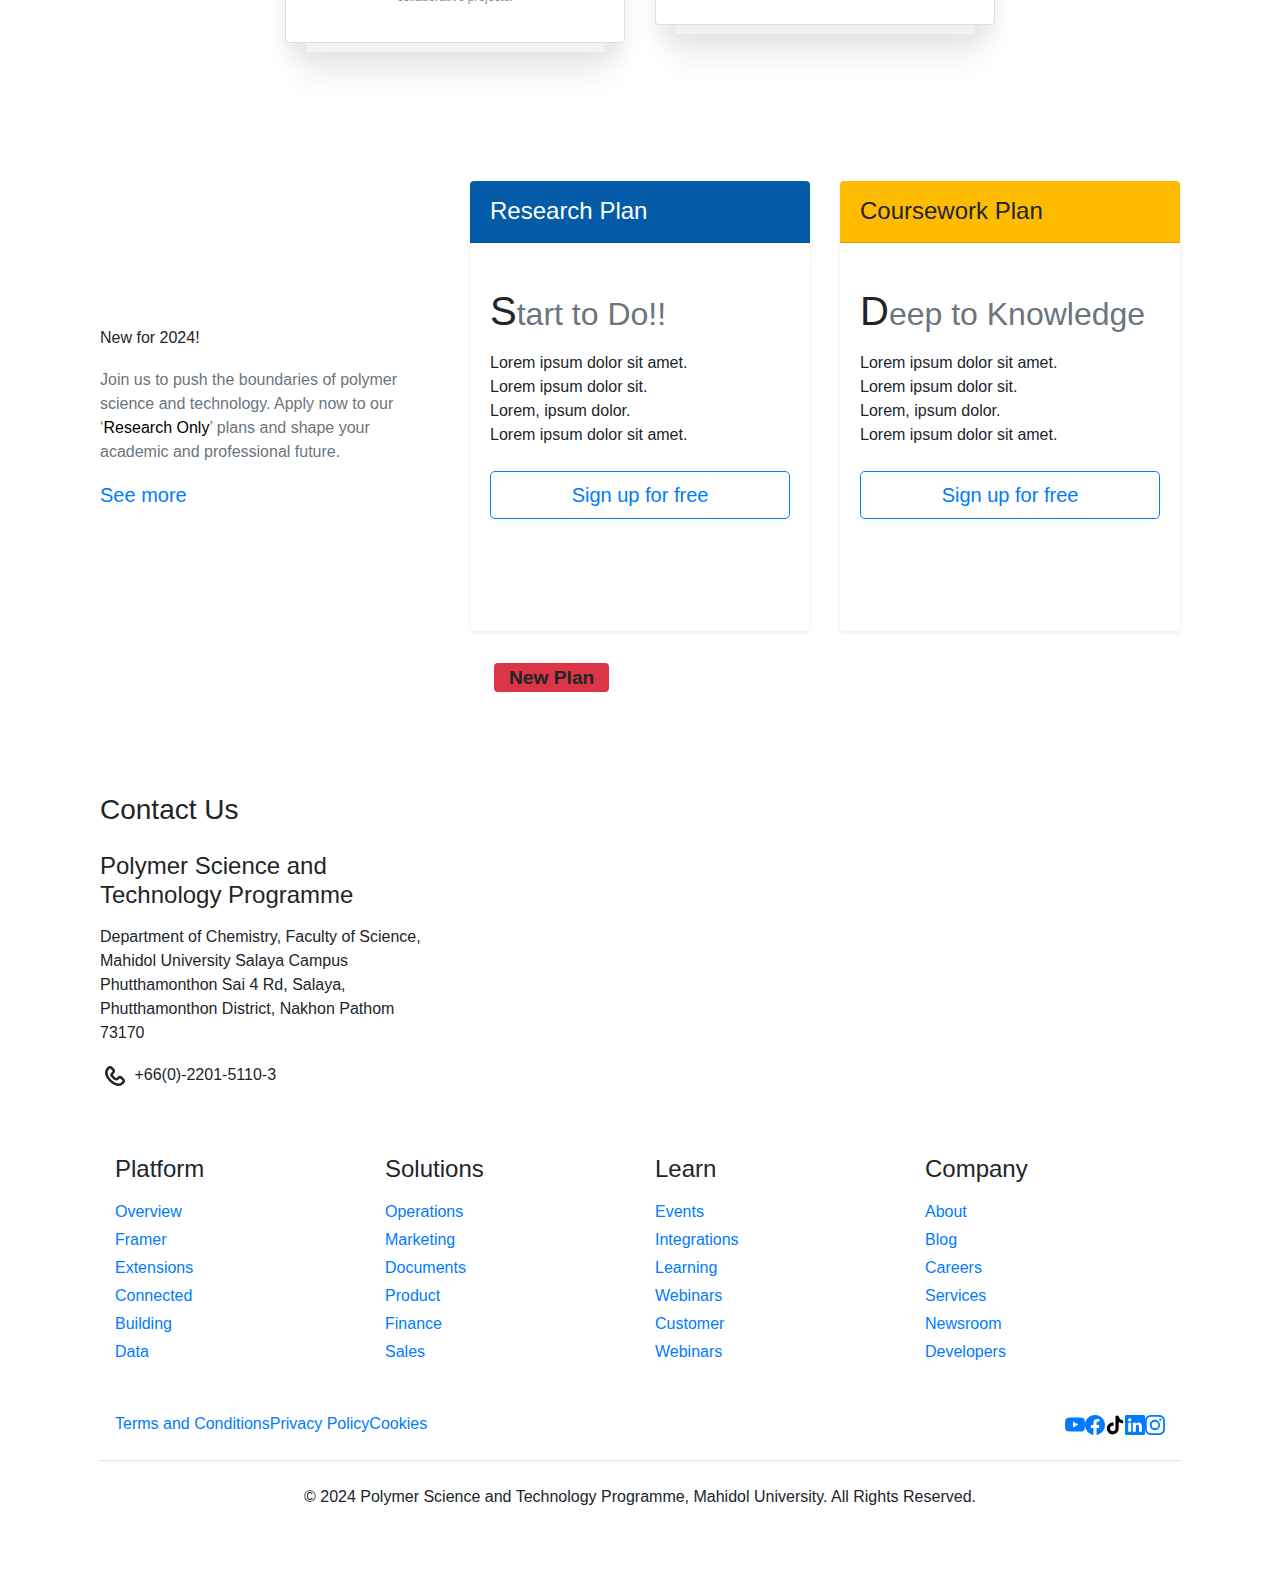
==== commit ea36c9c4: "Final 1st review" ====
--- a/index.html
+++ b/index.html
@@ -25,11 +25,65 @@
 
     <link rel="stylesheet" href="https://cdn.jsdelivr.net/npm/bootstrap-icons@1.11.3/font/bootstrap-icons.min.css">
     
+    <link href="https://maxcdn.bootstrapcdn.com/bootstrap/4.5.2/css/bootstrap.min.css" rel="stylesheet">
+    <link href="https://cdnjs.cloudflare.com/ajax/libs/font-awesome/6.0.0-beta3/css/all.min.css" rel="stylesheet">
+    
+
     <style>
       #bullets {
-  display: inline-block;
-  width: 30px;
-}
+      display: inline-block;
+       width: 30px;
+      }
+
+      @keyframes blink {
+            50% { opacity: 1; }
+            75% { opacity: 0; }
+            100% { opacity: 1; }
+        }
+
+        .blinking-badge {
+            animation: blink 3s infinite;
+        }
+
+        .modal-header {
+            background-color: #004085;
+            color: white;
+        }
+
+        .modal-body h1 {
+            font-size: 1.5rem;
+            color: #004085;
+        }
+
+        .modal-body p {
+            font-size: 1rem;
+            color: #212529;
+        }
+
+        .modal-body h5 {
+            font-size: 1.2rem;
+            color: #004085;
+        }
+
+        .modal-body ul {
+            list-style: none;
+            padding-left: 0;
+        }
+
+        .modal-body ul li {
+            padding-left: 1.5em;
+            position: relative;
+            margin-bottom: 0.5em;
+        }
+
+        .modal-body ul li::before {
+            content: "\f058";
+            font-family: "Font Awesome 5 Free";
+            font-weight: 900;
+            position: absolute;
+            left: 0;
+            color: #28a745;
+        }
     </style>
 </head>
 <body>
@@ -140,7 +194,7 @@
                       <p class="animated fadeInRight">
                         Our program is dedicated to advancing the frontiers of polymer science through innovative research, high-quality education, and strong industry partnerships. Join us to explore the exciting world of polymers and their endless possibilities.
                       </p>
-                      <a class="animated fadeInUp btn delicious-btn" href="./vision.html"
+                      <a class="animated fadeInUp btn delicious-btn" id="seemore-btn" href="./vision.html"
                         >See more</a
                       >
                     </div>
@@ -185,7 +239,7 @@
                   <a class="card" href="#">
                       <div class="box-shadow bg-white rounded-circle mx-auto text-center" style="width: 90px; height: 90px; margin-top: -45px;">
                         <?xml version="1.0" encoding="UTF-8"?>
-                        <svg xmlns="http://www.w3.org/2000/svg" id="Layer_1" data-name="Layer 1" viewBox="0 0 24 24" style="width: 55px; margin-top: 20px; fill:rgb(0, 28, 166);">
+                        <svg xmlns="http://www.w3.org/2000/svg" id="Layer_1" data-name="Layer 1" viewBox="0 0 24 24" style="width: 55px; margin-top: 20px; fill:rgb(233, 194, 0);">
                           <path d="m14.5,12.5c0,1.381-1.119,2.5-2.5,2.5s-2.5-1.119-2.5-2.5,1.119-2.5,2.5-2.5,2.5,1.119,2.5,2.5Zm7.181-1.073l-2.604,3.721c-.374.534-.986.853-1.638.853H6.562c-.652,0-1.265-.318-1.638-.853l-2.604-3.721c-.316-.452-.94-.562-1.393-.246-.453.316-.562.94-.246,1.393l2.604,3.721c.748,1.068,1.973,1.706,3.277,1.706h1.438v5c0,.553.448,1,1,1h6c.552,0,1-.447,1-1v-5h1.438c1.304,0,2.529-.638,3.277-1.706l2.604-3.721c.316-.452.207-1.076-.246-1.393-.452-.315-1.075-.206-1.393.246Zm-12.681-6.427h2v.949c0,.516.623.774.988.409l1.767-1.767c.327-.327.327-.856,0-1.183l-1.767-1.767c-.365-.365-.988-.106-.988.409v.949h-2c-.552,0-1,.447-1,1s.448,1,1,1Zm14.377,1.783c-.186.317-.52.493-.863.493-.172,0-.347-.044-.506-.138l-.137-.081c-.387.359-.854.623-1.372.779v.163c0,.553-.448,1-1,1s-1-.447-1-1v-.163c-.517-.156-.985-.42-1.372-.779l-.137.081c-.159.094-.333.138-.506.138-.343,0-.677-.176-.863-.493-.28-.476-.121-1.089.355-1.369l.134-.079c-.066-.269-.112-.546-.112-.835s.045-.566.112-.835l-.134-.079c-.476-.28-.635-.894-.355-1.369.28-.478.893-.636,1.369-.355l.137.081c.387-.359.854-.623,1.372-.779v-.163c0-.553.448-1,1-1s1,.447,1,1v.163c.517.156.985.42,1.372.779l.137-.081c.476-.279,1.089-.122,1.369.355.28.476.121,1.089-.355,1.369l-.134.079c.066.269.112.546.112.835s-.045.566-.112.835l.134.079c.476.28.635.894.355,1.369Zm-2.377-2.283c0-.827-.673-1.5-1.5-1.5s-1.5.673-1.5,1.5.673,1.5,1.5,1.5,1.5-.673,1.5-1.5ZM2.971,9h1c.552,0,1-.448,1-1v-1H1.971v1c0,.552.448,1,1,1Zm-1.5-3h4c1-.5,1.5-1.541,1.5-2.5,0-1.073-.482-2.072-1.323-2.742C4.807.09,3.715-.153,2.648.094,1.373.389.358,1.404.064,2.68c-.284,1.232.407,2.82,1.407,3.32Z"/>
                         </svg>                        
                       </div>
@@ -200,7 +254,7 @@
                   <a class="card" href="#">
                       <div class="box-shadow bg-white rounded-circle mx-auto text-center" style="width: 90px; height: 90px; margin-top: -45px;">
                         <?xml version="1.0" encoding="UTF-8"?>
-                        <svg xmlns="http://www.w3.org/2000/svg" id="Layer_1" data-name="Layer 1" viewBox="0 0 24 24" style="width: 70px; margin-top: 10px; fill:rgb(0, 28, 166);"><path d="m12,0C5.383,0,0,5.383,0,12s5.383,12,12,12,12-5.383,12-12S18.617,0,12,0Zm0,22c-5.514,0-10-4.486-10-10,0-1.494.33-2.912.92-4.187l1.666,1.751c.265.278.632.436,1.016.436h1.949c.288,0,.564.114.768.318l.373.373c.198.198.309.466.309.745v.963c0,.385.153.753.425,1.025l1.19,1.19c.247.247.386.582.386.931v2.365c0,.602.488,1.09,1.09,1.09h.213c.425,0,.811-.247.989-.633l2.241-4.856c.267-.578.062-1.263-.477-1.601l-2.562-1.601c-.323-.202-.696-.309-1.077-.309h-1.431c-.311,0-.61-.124-.83-.344l-.592-.592c-.312-.312-.312-.817,0-1.128l.529-.529c.243-.243.614-.303.921-.149l.88.44c.361.181.798.11,1.084-.176l.003-.003c.305-.305.363-.778.141-1.147l-.837-1.396c-.175-.292-.171-.654.014-.94.296-.457.78-1.202,1.316-2.016,3.272.2,6.125,1.98,7.801,4.586l-1.59.917c-.49.282-.733.855-.595,1.403l.627,2.507c.09.36.333.662.665.827l2.373,1.178c-.699,4.835-4.871,8.562-9.896,8.562Z"/></svg>
+                        <svg xmlns="http://www.w3.org/2000/svg" id="Layer_1" data-name="Layer 1" viewBox="0 0 24 24" style="width: 70px; margin-top: 10px; fill:rgb(233, 194, 0);"><path d="m12,0C5.383,0,0,5.383,0,12s5.383,12,12,12,12-5.383,12-12S18.617,0,12,0Zm0,22c-5.514,0-10-4.486-10-10,0-1.494.33-2.912.92-4.187l1.666,1.751c.265.278.632.436,1.016.436h1.949c.288,0,.564.114.768.318l.373.373c.198.198.309.466.309.745v.963c0,.385.153.753.425,1.025l1.19,1.19c.247.247.386.582.386.931v2.365c0,.602.488,1.09,1.09,1.09h.213c.425,0,.811-.247.989-.633l2.241-4.856c.267-.578.062-1.263-.477-1.601l-2.562-1.601c-.323-.202-.696-.309-1.077-.309h-1.431c-.311,0-.61-.124-.83-.344l-.592-.592c-.312-.312-.312-.817,0-1.128l.529-.529c.243-.243.614-.303.921-.149l.88.44c.361.181.798.11,1.084-.176l.003-.003c.305-.305.363-.778.141-1.147l-.837-1.396c-.175-.292-.171-.654.014-.94.296-.457.78-1.202,1.316-2.016,3.272.2,6.125,1.98,7.801,4.586l-1.59.917c-.49.282-.733.855-.595,1.403l.627,2.507c.09.36.333.662.665.827l2.373,1.178c-.699,4.835-4.871,8.562-9.896,8.562Z"/></svg>
                       </div>
                       <div class="card-body text-center">
                           <h3 class="card-title pt-1">World-Class Faculty</h3>
@@ -213,7 +267,7 @@
                   <a class="card" href="#">
                       <div class="box-shadow bg-white rounded-circle mx-auto text-center" style="width: 90px; height: 90px; margin-top: -45px;">
                         <?xml version="1.0" encoding="UTF-8"?>
-                        <svg xmlns="http://www.w3.org/2000/svg" id="Layer_1" data-name="Layer 1" viewBox="0 0 24 24" style="width: 55px; margin-top: 15px; fill:rgb(0, 28, 166);"><path d="m24,13.5c0-4.687-3.813-8.5-8.5-8.5h-2.5v-3h-2V0h-2v2h-2v12h6v-7h2.5c3.584,0,6.5,2.916,6.5,6.5s-2.916,6.5-6.5,6.5h-4.5v-2h5v-2H4v2h5v2H1v2h2v2h2v-2h10v2h2v-2.141c3.973-.712,7-4.185,7-8.359Z"/></svg>
+                        <svg xmlns="http://www.w3.org/2000/svg" id="Layer_1" data-name="Layer 1" viewBox="0 0 24 24" style="width: 55px; margin-top: 15px; fill:rgb(233, 194, 0);"><path d="m24,13.5c0-4.687-3.813-8.5-8.5-8.5h-2.5v-3h-2V0h-2v2h-2v12h6v-7h2.5c3.584,0,6.5,2.916,6.5,6.5s-2.916,6.5-6.5,6.5h-4.5v-2h5v-2H4v2h5v2H1v2h2v2h2v-2h10v2h2v-2.141c3.973-.712,7-4.185,7-8.359Z"/></svg>
                       </div>
                       <div class="card-body text-center">
                           <h3 class="card-title pt-1">State-of-the-Art Facilities</h3>
@@ -228,7 +282,7 @@
                   <a class="card" href="#">
                       <div class="box-shadow bg-white rounded-circle mx-auto text-center" style="width: 90px; height: 90px; margin-top: -45px;">
                         <?xml version="1.0" encoding="UTF-8"?>
-                        <svg xmlns="http://www.w3.org/2000/svg" id="Layer_1" data-name="Layer 1" viewBox="0 0 24 24" style="width: 50px; margin-top: 20px; fill:rgb(0, 28, 166);">
+                        <svg xmlns="http://www.w3.org/2000/svg" id="Layer_1" data-name="Layer 1" viewBox="0 0 24 24" style="width: 50px; margin-top: 20px; fill:rgb(233, 194, 0);">
                           <path d="m22.97,6.251c-.637-.354-1.415-.331-2.1.101l-3.74,4.148v-2.5c0-.727-.395-1.397-1.03-1.749-.637-.354-1.416-.331-2.1.101l-4,4.15v7.499c0,.552-.447,1-1,1s-1-.448-1-1V2c.553,0,1-.448,1-1s-.447-1-1-1H1C.447,0,0,.448,0,1s.447,1,1,1v17c0,2.757,2.243,5,5,5h13c2.757,0,5-2.243,5-5v-11c0-.727-.395-1.397-1.03-1.749Zm-6.97,11.749c0,.552-.448,1-1,1h-1c-.552,0-1-.448-1-1v-1c0-.552.448-1,1-1h1c.552,0,1,.448,1,1v1Zm5,0c0,.552-.448,1-1,1h-1c-.552,0-1-.448-1-1v-1c0-.552.448-1,1-1h1c.552,0,1,.448,1,1v1Z"/>
                         </svg>                        
                       </div>
@@ -243,7 +297,7 @@
                   <a class="card" href="#">
                       <div class="box-shadow bg-white rounded-circle mx-auto text-center" style="width: 90px; height: 90px; margin-top: -45px;">
                         <?xml version="1.0" encoding="UTF-8"?>
-                        <svg xmlns="http://www.w3.org/2000/svg" id="Layer_1" data-name="Layer 1" viewBox="0 0 24 24" style="width: 55px; margin-top: 17px; fill:rgb(0, 28, 166);"><path d="M16,20H8c-.553,0-1-.448-1-1s.447-1,1-1h8c.553,0,1,.448,1,1s-.447,1-1,1Zm6-1V5c0-2.757-2.243-5-5-5H7C4.243,0,2,2.243,2,5v14c0,2.757,2.243,5,5,5h10c2.757,0,5-2.243,5-5ZM17,2c1.654,0,3,1.346,3,3v14c0,1.654-1.346,3-3,3H7c-1.654,0-3-1.346-3-3V5c0-1.654,1.346-3,3-3h10Zm-5.954,9c.107,2.564,.435,4.829,.977,4.829s.87-2.265,.977-4.829h-1.954Zm3.562-5.334c-.102-.493,.466-.839,.877-.548,1.271,.902,2.178,2.282,2.448,3.882h-2.935c-.039-.861-.14-2.119-.39-3.334Zm-2.585-1.495c.561,0,.87,2.265,.977,4.829h-1.954c.107-2.564,.416-4.829,.977-4.829Zm-2.585,1.495c-.251,1.215-.351,2.473-.39,3.334h-2.935c.27-1.6,1.177-2.98,2.448-3.882,.41-.291,.978,.055,.877,.548Zm5.169,8.668c.251-1.215,.351-2.473,.39-3.334h2.935c-.27,1.6-1.177,2.98-2.448,3.882-.41,.291-.978-.055-.877-.548Zm-5.169,0c.102,.493-.466,.839-.877,.548-1.271-.902-2.178-2.282-2.448-3.882h2.935c.039,.861,.14,2.119,.39,3.334Z"/></svg>                        
+                        <svg xmlns="http://www.w3.org/2000/svg" id="Layer_1" data-name="Layer 1" viewBox="0 0 24 24" style="width: 55px; margin-top: 17px; fill:rgb(233, 194, 0);"><path d="M16,20H8c-.553,0-1-.448-1-1s.447-1,1-1h8c.553,0,1,.448,1,1s-.447,1-1,1Zm6-1V5c0-2.757-2.243-5-5-5H7C4.243,0,2,2.243,2,5v14c0,2.757,2.243,5,5,5h10c2.757,0,5-2.243,5-5ZM17,2c1.654,0,3,1.346,3,3v14c0,1.654-1.346,3-3,3H7c-1.654,0-3-1.346-3-3V5c0-1.654,1.346-3,3-3h10Zm-5.954,9c.107,2.564,.435,4.829,.977,4.829s.87-2.265,.977-4.829h-1.954Zm3.562-5.334c-.102-.493,.466-.839,.877-.548,1.271,.902,2.178,2.282,2.448,3.882h-2.935c-.039-.861-.14-2.119-.39-3.334Zm-2.585-1.495c.561,0,.87,2.265,.977,4.829h-1.954c.107-2.564,.416-4.829,.977-4.829Zm-2.585,1.495c-.251,1.215-.351,2.473-.39,3.334h-2.935c.27-1.6,1.177-2.98,2.448-3.882,.41-.291,.978,.055,.877,.548Zm5.169,8.668c.251-1.215,.351-2.473,.39-3.334h2.935c-.27,1.6-1.177,2.98-2.448,3.882-.41,.291-.978-.055-.877-.548Zm-5.169,0c.102,.493-.466,.839-.877,.548-1.271-.902-2.178-2.282-2.448-3.882h2.935c.039,.861,.14,2.119,.39,3.334Z"/></svg>                        
                       </div>
                       <div class="card-body text-center">
                           <h3 class="card-title pt-1">Global Opportunities</h3>
@@ -256,50 +310,102 @@
       </section>
     <!-- Research Cluster End -->
 
-    <!-- Program section start -->
-    <div class="container" style="margin-top: 10vh; margin-bottom: 10vh">
-        <div class="row align-items-center">
-            <div class="col-lg-4 mb-3 mb-md-0">
-            <span class="display-5 fw-bold mb-3""
-                >New for 2024!</span
-            >
-            <p class="fs-5 text-muted" style="margin-top: 2vh;">
-                Join us to push the boundaries of polymer science and technology. Apply now to our ‘<span style="color: black; font-weight: 500;">Research Only</span>’ plans and shape your academic and professional future.
-            </p>
-            <a href="./program_master.html" class="lead">See more</a>
-            </div>
-            <!-- card item -->
-            <div class="col-lg-8 mb-3 mb-md-0">
-              <div class="card mb-4 rounded-3 shadow-sm card-custom bg-white border-white border-0">
-                  <!-- <div class="card-header py-3">
-                  <h4 class="my-0 fw-normal">Innovate Your Future with Our ‘Research Only’ Plans</h4>
-                  </div> -->
-                  <div class="card-body" style="margin-left: 30px;">
+<!-- Program section start -->
+<div class="container" style="margin-top: 10vh; margin-bottom: 10vh">
+  <div class="row align-items-center">
+      <div class="col-lg-4 mb-3 mb-md-0">
+        <span class="display-5 fw-bold mb-3""
+        >New for 2024!</span>
+        <p class="fs-5 text-muted" style="margin-top: 2vh;">
+          Join us to push the boundaries of polymer science and technology. Apply now to our ‘<span style="color: black; font-weight: 500;">Research Only</span>’ plans and shape your academic and professional future.
+      </p>
+      <a href="./program_master.html" class="lead">See more</a>
+      </div>
+      <!-- card item -->
+      <div class="col-lg-4 mb-3 mb-md-0 position-relative">
+          <div class="card mb-4 rounded-3 shadow-sm card-custom bg-white border-white border-0">
+              <div class="card-header py-3" style="background-color: rgb(4, 91, 168);">
+                  <h4 class="my-0 fw-normal" style="color: white;">Research Plan</h4>
+              </div>
+              <div class="card-body">
+                  <img src="https://image.shutterstock.com/image-vector/professional-scientists-doctors-chemical-researchers-260nw-1919338016.jpg" style="width: 400px; padding-right: 15px;" alt="">
                   <h1 class="card-title pricing-card-title">
-                    Innovate<small class="text-muted fw-light"> Your Future with Our ‘Research Only’ Plans</small>
+                      S<small class="text-muted fw-light">tart to Do!!</small>
+                  </h1>
+                  <ul class="list-unstyled mt-3 mb-4">
+                      <li>Lorem ipsum dolor sit amet.</li>
+                      <li>Lorem ipsum dolor sit.</li>
+                      <li>Lorem, ipsum dolor.</li>
+                      <li>Lorem ipsum dolor sit amet.</li>
+                  </ul>
+                  <button type="button" class="w-100 btn btn-lg btn-outline-primary">Sign up for free</button>
+              </div>
+          </div>
+          <span class="badge bg-danger position-absolute top-0 end-0 mx-4 my-2 blinking-badge" style="font-size: 1.2rem; padding: 5px 15px;" data-toggle="modal" data-target="#newPlanModal">New Plan</span>
+      </div>
+      <!-- card item -->
+      <div class="col-lg-4 mb-3 mb-md-0">
+          <div class="card mb-4 rounded-3 shadow-sm card-custom bg-white border-white border-0">
+              <div class="card-header py-3" style="background-color: rgb(255, 187, 0);">
+                  <h4 class="my-0 fw-normal">Coursework Plan</h4>
+              </div>
+              <div class="card-body">
+                  <img src="https://cdn.vectorstock.com/i/500p/42/84/dedicated-student-studying-vector-50684284.jpg" style="width: 372px;" alt="">
+                  <h1 class="card-title pricing-card-title">
+                      D<small class="text-muted fw-light">eep to Knowledge</small>
+                  </h1>
+                  <ul class="list-unstyled mt-3 mb-4">
+                      <li>Lorem ipsum dolor sit amet.</li>
+                      <li>Lorem ipsum dolor sit.</li>
+                      <li>Lorem, ipsum dolor.</li>
+                      <li>Lorem ipsum dolor sit amet.</li>
+                  </ul>
+                  <button type="button" class="w-100 btn btn-lg btn-outline-primary">Sign up for free</button>
+              </div>
+          </div>
+      </div>
+  </div>
+</div>
+<!-- Program section end -->
+
+    <!-- Modal -->
+    <div class="modal fade" id="newPlanModal" tabindex="-1" role="dialog" aria-labelledby="newPlanModalLabel" aria-hidden="true">
+      <div class="modal-dialog modal-lg" role="document">
+          <div class="modal-content">
+              <div class="modal-header">
+                  <h5 class="modal-title" id="newPlanModalLabel">Innovate Your Future with Our ‘Research Only’ Plans</h5>
+                  <button type="button" class="close" data-dismiss="modal" aria-label="Close">
+                      <span aria-hidden="true">&times;</span>
+                  </button>
+              </div>
+              <div class="modal-body">
+                  <h1 class="card-title pricing-card-title">
+                      Innovate<small class="text-muted fw-light"> Your Future with Our ‘Research Only’ Plans</small>
                   </h1>
                   <br>
-                  <p style="font-size: 17px;">We are excited to introduce our new Master’s and Doctoral programs featuring ‘Research Only’ plans.
-                  </p>
+                  <p>We are excited to introduce our new Master’s and Doctoral programs featuring ‘Research Only’ plans.</p>
                   <br>
                   <h5>These plans are perfect for:</h5>
                   <ul class="list-unstyled mt-3 mb-4">
-                    <li><i class="bi bi-award" id="bullets"></i>Self-Learners: Dive deep into research without attending lecture courses.</li>
-                    <li><i class="bi bi-award" id="bullets"></i>Experienced Professionals: Focus on research that is aligned with your career.</li>
-                    <li><i class="bi bi-award" id="bullets"></i>Working Students: Study while maintaining your job.</li>
+                      <li>Self-Learners: Dive deep into research without attending lecture courses.</li>
+                      <li>Experienced Professionals: Focus on research that is aligned with your career.</li>
+                      <li>Working Students: Study while maintaining your job.</li>
                   </ul>
                   <br>
                   <h5>Benefits:</h5>
                   <ul class="list-unstyled mt-3 mb-4">
-                    <li><i class="bi bi-check2-circle" id="bullets"></i>Focused Research: More time for in-depth studies.</li>
-                    <li><i class="bi bi-check2-circle" id="bullets"></i>Flexibility: Balance work and study seamlessly.</li>
-                    <li><i class="bi bi-check2-circle" id="bullets"></i>Customized Learning: Tailor your research to your interests.</li>
-                  </ul>
-                  </div>
-              </div>
-        </div>
-    </div>
-    <!-- Program section end -->
+                      <li>Focused Research: More time for in-depth studies.</li>
+                      <li>Flexibility: Balance work and study seamlessly.</li>
+                      <li>Customized Learning: Tailor your research to your interests.</li>
+                  </ul>
+              </div>
+          </div>
+      </div>
+  </div>
+
+  <script src="https://code.jquery.com/jquery-3.5.1.slim.min.js"></script>
+  <script src="https://cdn.jsdelivr.net/npm/@popperjs/core@2.9.2/dist/umd/popper.min.js"></script>
+  <script src="https://maxcdn.bootstrapcdn.com/bootstrap/4.5.2/js/bootstrap.min.js"></script>
 
 
 
--- a/style.css
+++ b/style.css
@@ -14,7 +14,7 @@
   font-family: 'Poppins', sans-serif;
 }  
 #carousel .carousel-item.boat{
-  background-image:url("https://a49.co.th/uploads/sub49_projects/596/gallery_6141_20210205191252.JPG");
+  background-image:url("./sorces/Location/93F6DA2E-D746-477B-B0CE-370ED5E47C71.jpg");
 }
 
 #carousel .carousel-item{
@@ -49,7 +49,8 @@
   animation-duration: 1s;
   animation-delay: 2.4s;
 }
-.delicious-btn{
+
+#seemore-btn{
   display: inline-block;
   min-width:160px;
   height:60px;
@@ -66,6 +67,33 @@
   text-transform: capitalize;
   background:#40ba37;
 }
+#seemore-btn:hover,
+#seemore-btn:active,
+#seemore-btn:focus{
+  font-size:16px;
+  font-weight: 600;
+  color:#fff;
+  background:#1c8314;
+  border-color:#40ba37
+}
+
+/* .delicious-btn{
+  display: inline-block;
+  min-width:160px;
+  height:60px;
+  color:#fff;
+  border:none;
+  border-left:3px solid #1c8314;
+  border-radius: 0;
+  padding:0 30px;
+  font-size:16px;
+  line-height:58px;
+  font-weight:600;
+  -webkit-transition-duration: 500ms;
+  transition-duration: 500ms;
+  text-transform: capitalize;
+  background:#40ba37;
+}
 .delicious-btn:hover,
 .delicious-btn:active,
 .delicious-btn:focus{
@@ -74,7 +102,7 @@
   color:#fff;
   background:#1c8314;
   border-color:#40ba37
-}
+} */
 
 /* card css start here */
 .card-custom {
